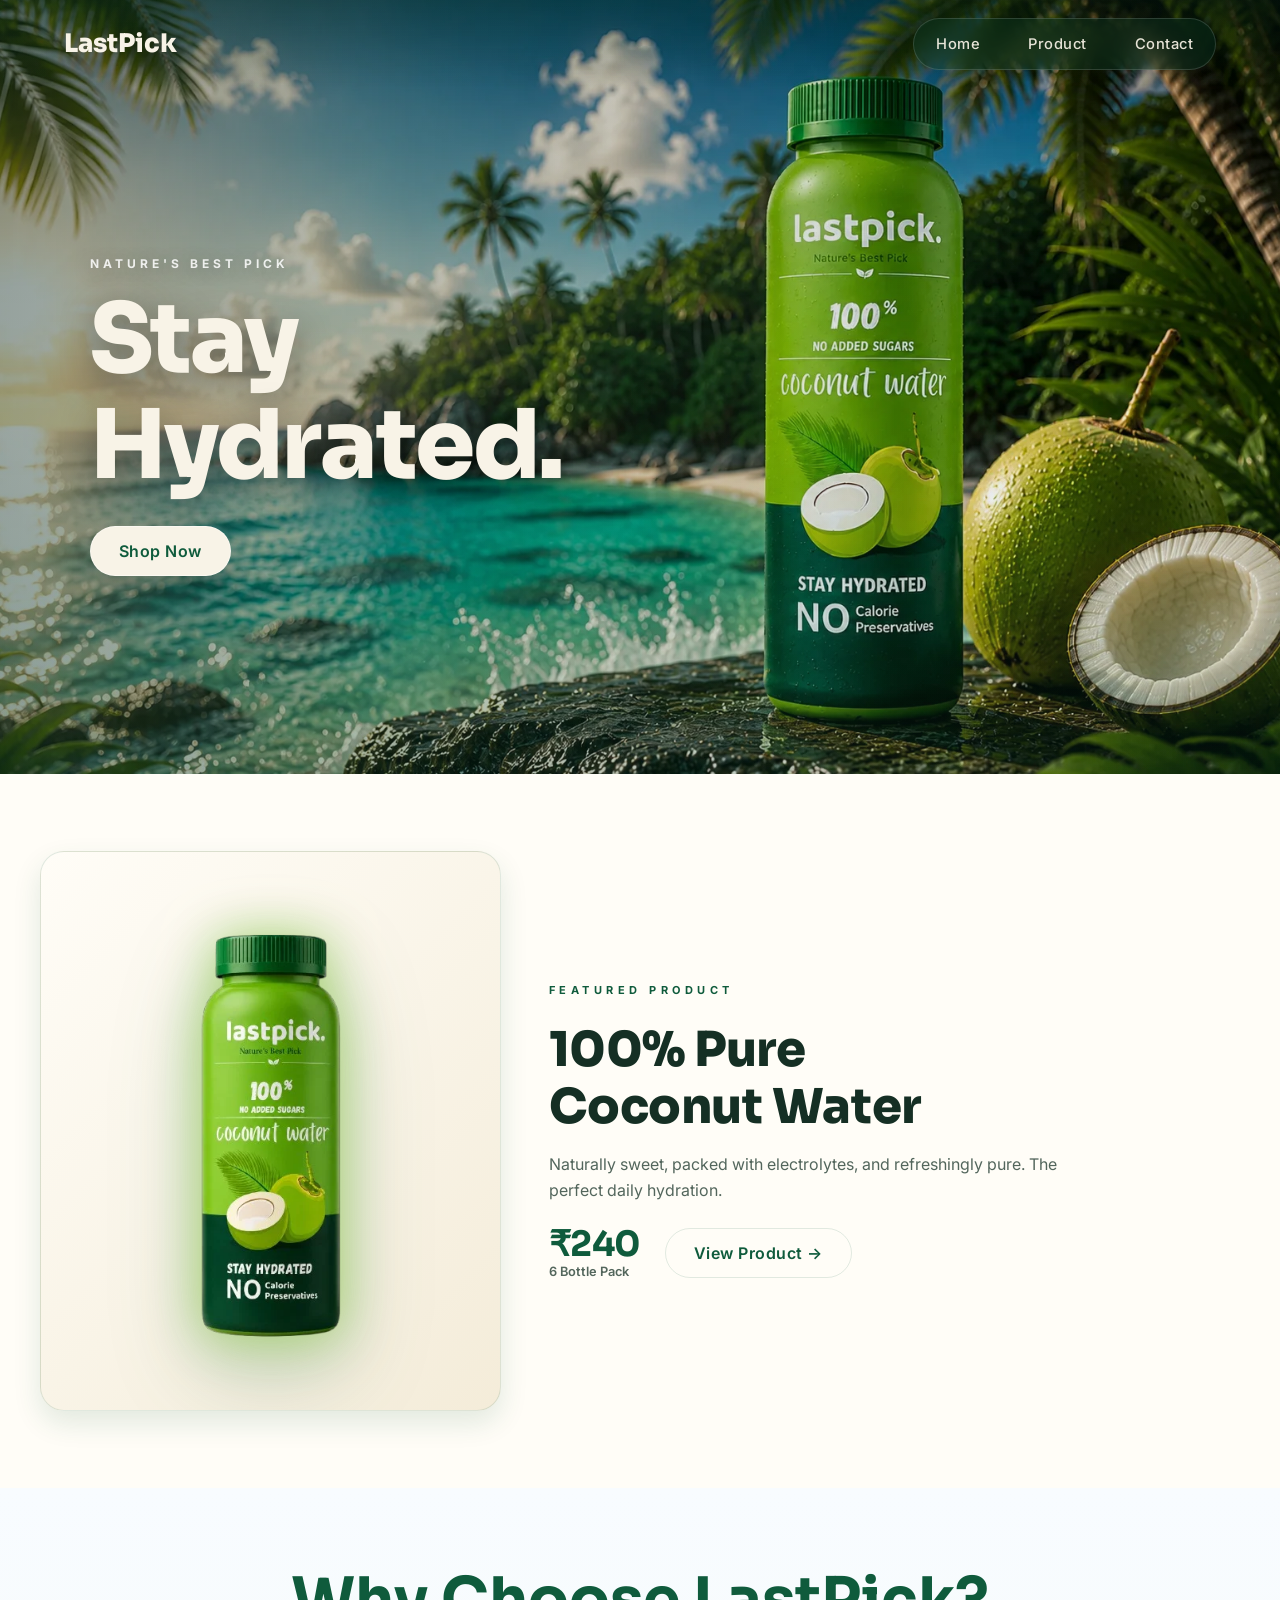
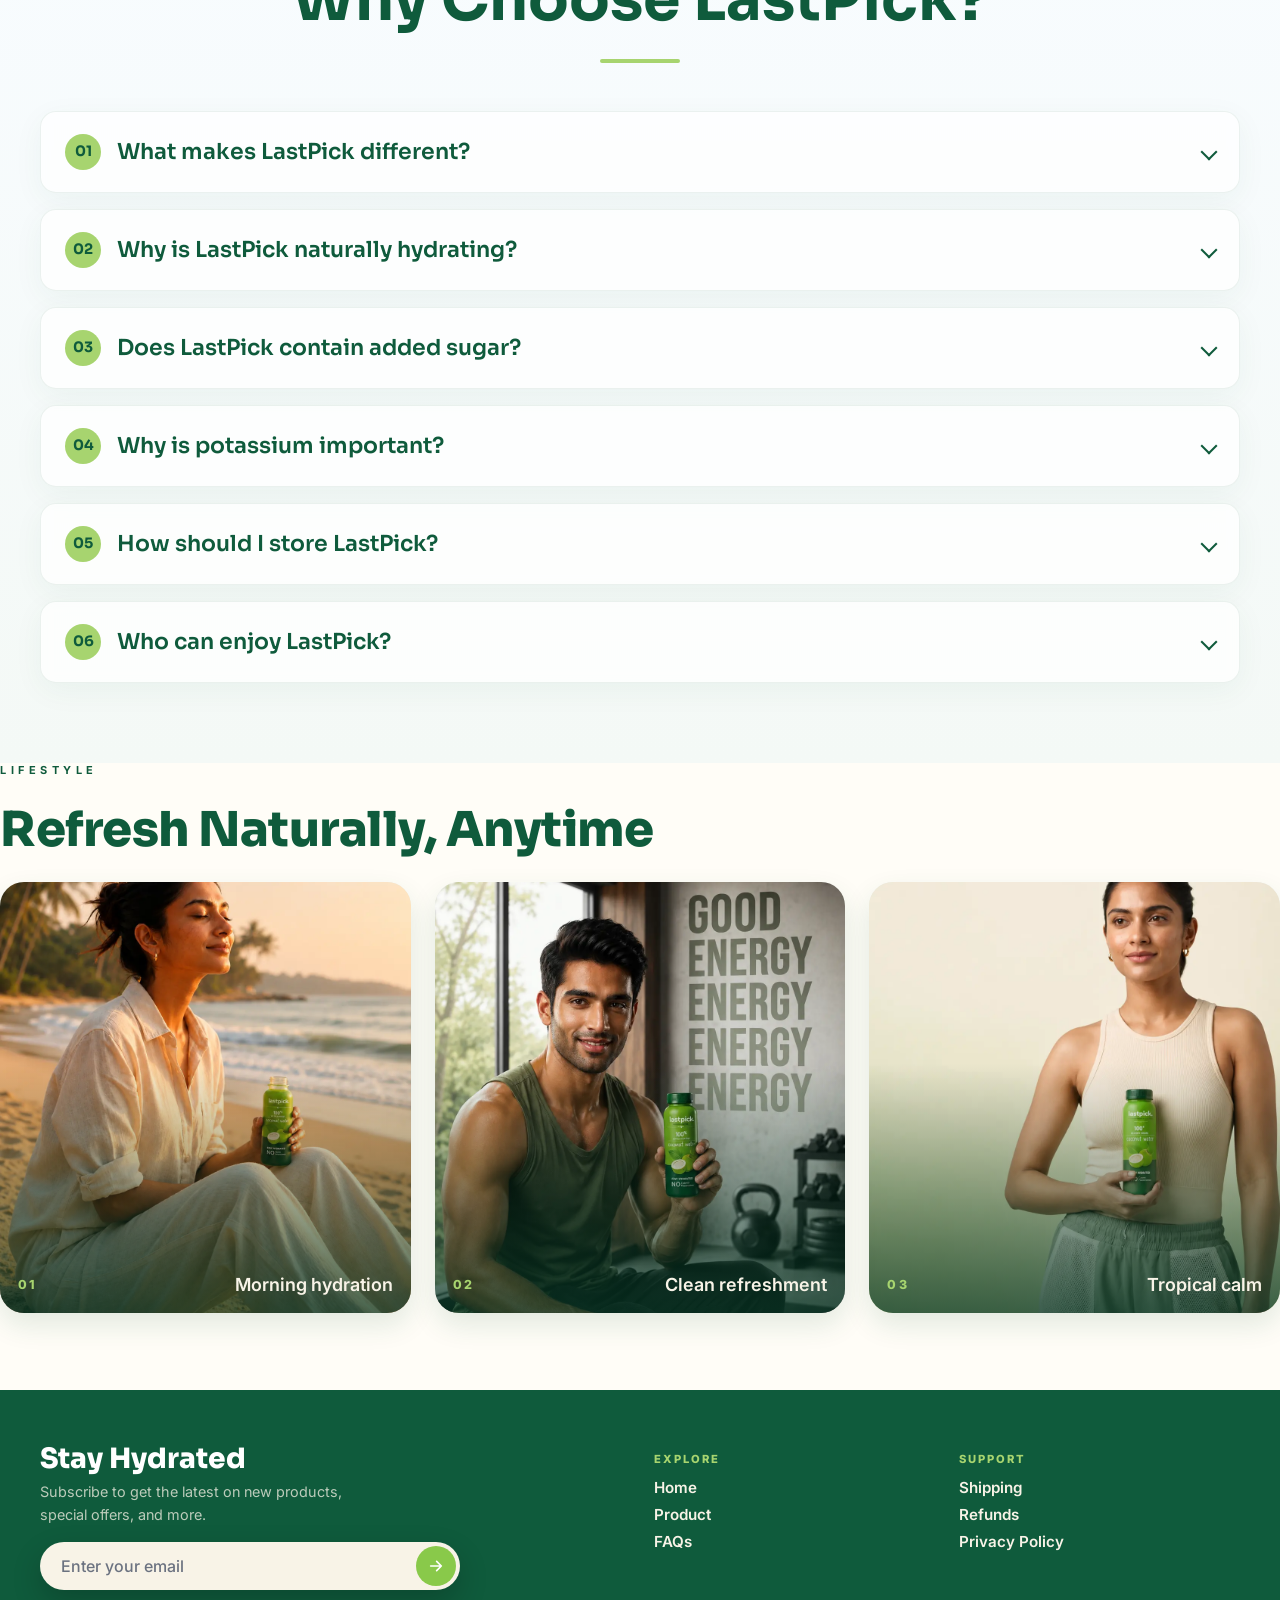
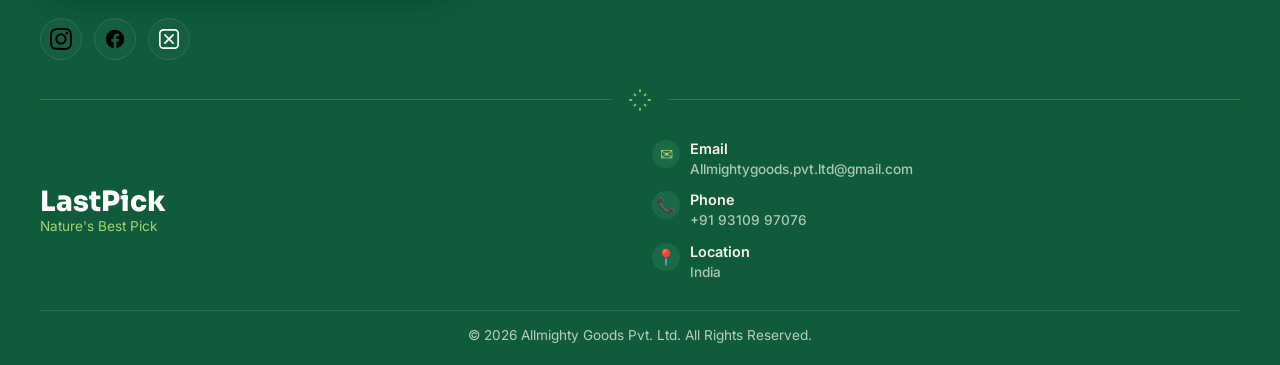
==== index.html @ d1ba8ded "Final UI polish, premium footer, product page, responsive improvements, image optimization" ====
<!DOCTYPE html>
<html lang="en">
<head>
  <meta charset="UTF-8" />
  <meta name="viewport" content="width=device-width, initial-scale=1.0" />
  <meta name="description" content="Discover LastPick Coconut Water, a naturally refreshing hydration drink packed with electrolytes, no added sugar, and everyday wellness benefits." />
  <meta name="theme-color" content="#0f5b3c" />
  <meta name="robots" content="index, follow" />
  <link rel="canonical" href="https://lastpick.co.in/" />
  
  <title>LastPick Coconut Water | Natural Hydration with Electrolytes</title>

  <!-- Favicon and Manifest -->
  <link rel="apple-touch-icon" sizes="180x180" href="/apple-touch-icon.png" />
  <link rel="icon" type="image/png" sizes="32x32" href="/favicon-32x32.png" />
  <link rel="icon" type="image/png" sizes="16x16" href="/favicon-16x16.png" />
  <link rel="manifest" href="/manifest.json" />
  <link rel="icon" href="/favicon.ico" type="image/x-icon" />

  <!-- Preconnect and Preload for Performance -->
  <link rel="preconnect" href="https://fonts.googleapis.com" />
  <link rel="preconnect" href="https://fonts.gstatic.com" crossorigin />
  <link rel="preload" as="image" href="assets/images/hero/hero-bg.webp" />
  <link href="https://fonts.googleapis.com/css2?family=Inter:wght@400;500;600;700;800&family=Sora:wght@700;800&display=swap" rel="stylesheet" />
  <link rel="stylesheet" href="styles.css" />
  <link rel="stylesheet" href="typography.css" />
  <meta name="google-site-verification" content="WvlAZ2rLQdscrbPi0CEaxtwDDT-i5KP7GS6KRIBnF-k" />

  <meta property="og:type" content="website" />
  <meta property="og:title" content="LastPick Coconut Water | Natural Hydration" />
  <meta property="og:description" content="Premium coconut water with natural electrolytes, refreshing taste, and no added sugar." />
  <meta property="og:url" content="https://lastpick.co.in/" />
  <meta property="og:image" content="https://lastpick.co.in/assets/images/og-image.png" />
  <meta property="og:site_name" content="LastPick" />

  <meta name="twitter:card" content="summary_large_image" />
  <meta name="twitter:title" content="LastPick Coconut Water | Natural Hydration" />
  <meta name="twitter:description" content="Premium coconut water with natural electrolytes, refreshing taste, and no added sugar." />
  <meta name="twitter:image" content="https://lastpick.co.in/assets/images/og-image.png" />

  <!-- Structured Data (JSON-LD) -->
  <script type="application/ld+json">
  {
    "@context": "https://schema.org",
    "@graph": [
      {
        "@type": "Organization",
        "@id": "https://lastpick.co.in/#organization",
        "name": "LastPick",
        "url": "https://lastpick.co.in/",
        "logo": "https://lastpick.co.in/apple-touch-icon.png",
         "contactPoint": {
          "@type": "ContactPoint",
          "telephone": "+91-93109-97076",
          "contactType": "Customer Service",
          "email": "Allmightygoods.pvt.ltd@gmail.com"
        },
        "sameAs": [
          "https://www.instagram.com/lastpick.in/",
          "https://www.facebook.com/lastpick.in/",
          "https://x.com/lastpickindia"
        ]
      }
    ,
  {
  "@type": "WebSite",
  "@id": "https://lastpick.co.in/#website",
  "url": "https://lastpick.co.in/",
  "name": "LastPick",
  "publisher": {
    "@id": "https://lastpick.co.in/#organization"
  }
},

      {
        "@type": "Product",
        "@id": "https://lastpick.co.in/#product",
        "name": "LastPick Coconut Water",
        "image": "https://lastpick.co.in/assets/images/og-image.png",
        "description": "100% Natural Coconut Water with no added sugar or preservatives. A refreshing source of natural electrolytes, potassium, and pure coconut goodness.",
        "brand": {
          "@type": "Brand",
          "name": "LastPick"
        },
        "offers": {
          "@type": "Offer",
          "url": "https://lastpick.co.in/",
          "price": "40.00",
          "priceCurrency": "INR",
          "availability": "https://schema.org/InStock",
          "itemCondition": "https://schema.org/NewCondition"
        }
      }
    ]
  }
  </script>
</head>

<body>
  <a class="skip-link" href="#main-content">Skip to content</a>
  <div class="page-shell">
    <header class="site-header" id="home">
      <a class="brand" href="index.html" aria-label="LastPick home">LastPick</a>
      <nav id="primary-nav" class="nav-links" aria-label="Site navigation">
        <a href="#home">Home</a>
        <a href="product.html">Product</a>
        <a href="#contact">Contact</a>
      </nav>
      <button class="menu-toggle" aria-controls="primary-nav" aria-expanded="false" aria-label="Open menu">
        <svg viewBox="0 0 24 24" width="20" height="20" aria-hidden="true">
          <path d="M4 7h16M4 12h16M4 17h16" stroke="currentColor" stroke-width="1.8" stroke-linecap="round" stroke-linejoin="round" fill="none" />
        </svg>
      </button>
    </header>

    <main id="main-content">
      <section class="hero">
        <div class="hero-bg" aria-hidden="true"></div>
        <div class="hero-overlay" aria-hidden="true"></div>
        <div class="hero-decoration" aria-hidden="true"></div>
        <div class="hero-content" data-animate>
          <p class="eyebrow">Nature's Best Pick</p>
          <h1>Stay Hydrated.</h1>
          <a class="button button-primary" href="#product">Shop Now</a>
        </div>
      </section>

      <section class="product-highlight" id="product">
        <div class="product-grid" data-animate>
          <div class="product-image">
            <a href="product.html" class="image-frame-link" aria-label="View product details">
              <div class="image-frame">
                <img src="assets/images/featured-bottle.webp" alt="A premium studio shot of a LastPick Coconut Water bottle." width="900" height="900" fetchpriority="high" decoding="async" />
              </div>
            </a>
          </div>
          <div class="product-copy">
            <span class="section-label">Featured Product</span>
            <a href="product.html" class="product-heading-link"><h2 class="product-heading">100% Pure Coconut Water</h2></a>
            <p class="product-tagline">Naturally sweet, packed with electrolytes, and refreshingly pure. The perfect daily hydration.</p>
            <div class="product-buy">
              <div class="price-wrapper">
                <span class="price">&#8377;240</span>
                <span class="moq-badge">6 Bottle Pack</span>
              </div>
              <a class="button button-tertiary" href="product.html">View Product &rarr;</a>
            </div>
          </div>
        </div>
      </section>

      <section class="faq-accordion-section">
        <div class="faq-accordion-inner" data-animate>
          <div class="faq-accordion-header">
            <h2>Why Choose LastPick?</h2>
          </div>
          <div class="accordion-group">
            <div class="accordion-item">
              <h3 class="accordion-heading"><button class="accordion-trigger" aria-expanded="false" aria-controls="faq-panel-1"><span class="accordion-title"><span class="accordion-number">01</span>What makes LastPick different?</span><span class="accordion-icon" aria-hidden="true"></span></button></h3>
              <div id="faq-panel-1" class="accordion-panel" role="region" aria-labelledby="faq-panel-1"><div class="accordion-content"><p>LastPick is made from real coconut water with no artificial flavours, no preservatives, and no added colours.</p></div></div>
            </div>
            <div class="accordion-item">
              <h3 class="accordion-heading"><button class="accordion-trigger" aria-expanded="false" aria-controls="faq-panel-2"><span class="accordion-title"><span class="accordion-number">02</span>Why is LastPick naturally hydrating?</span><span class="accordion-icon" aria-hidden="true"></span></button></h3>
              <div id="faq-panel-2" class="accordion-panel" role="region" aria-labelledby="faq-panel-2"><div class="accordion-content"><p>Natural electrolytes like potassium help replenish fluids lost during daily activities and exercise.</p></div></div>
            </div>
            <div class="accordion-item">
              <h3 class="accordion-heading"><button class="accordion-trigger" aria-expanded="false" aria-controls="faq-panel-3"><span class="accordion-title"><span class="accordion-number">03</span>Does LastPick contain added sugar?</span><span class="accordion-icon" aria-hidden="true"></span></button></h3>
              <div id="faq-panel-3" class="accordion-panel" role="region" aria-labelledby="faq-panel-3"><div class="accordion-content"><p>No. LastPick contains no added sugar and delivers clean natural hydration.</p></div></div>
            </div>
            <div class="accordion-item">
              <h3 class="accordion-heading"><button class="accordion-trigger" aria-expanded="false" aria-controls="faq-panel-4"><span class="accordion-title"><span class="accordion-number">04</span>Why is potassium important?</span><span class="accordion-icon" aria-hidden="true"></span></button></h3>
              <div id="faq-panel-4" class="accordion-panel" role="region" aria-labelledby="faq-panel-4"><div class="accordion-content"><p>Potassium supports normal muscle function, hydration balance and everyday wellness.</p></div></div>
            </div>
            <div class="accordion-item">
              <h3 class="accordion-heading"><button class="accordion-trigger" aria-expanded="false" aria-controls="faq-panel-5"><span class="accordion-title"><span class="accordion-number">05</span>How should I store LastPick?</span><span class="accordion-icon" aria-hidden="true"></span></button></h3>
              <div id="faq-panel-5" class="accordion-panel" role="region" aria-labelledby="faq-panel-5"><div class="accordion-content"><p>Store in a cool dry place. Refrigerate after opening and consume within the recommended period.</p></div></div>
            </div>
            <div class="accordion-item">
              <h3 class="accordion-heading"><button class="accordion-trigger" aria-expanded="false" aria-controls="faq-panel-6"><span class="accordion-title"><span class="accordion-number">06</span>Who can enjoy LastPick?</span><span class="accordion-icon" aria-hidden="true"></span></button></h3>
              <div id="faq-panel-6" class="accordion-panel" role="region" aria-labelledby="faq-panel-6"><div class="accordion-content"><p>Perfect for athletes, professionals, travellers, students and anyone looking for healthier daily hydration.</p></div></div>
            </div>
          </div>
        </div>
      </section>

      <section class="lifestyle-gallery gallery-shell" aria-label="LastPick lifestyle gallery">
        <div class="gallery-inner" data-animate>
          <div class="gallery-heading">
            <span class="section-label">Lifestyle</span>
            <h2>Refresh Naturally, Anytime</h2>
          </div>
          <div class="gallery-grid">
            <article class="gallery-card gallery-card-large" data-animate>
              <img src="assets/images/lifestyle/lifestyle-1.webp" alt="A person enjoying LastPick coconut water outdoors." width="760" height="520" loading="lazy" decoding="async" />
              <div class="gallery-caption">
                <span>01</span>
                <p>Morning hydration</p>
              </div>
            </article>
            <article class="gallery-card" data-animate>
              <img src="assets/images/lifestyle/lifestyle-2.webp" alt="A bottle of LastPick coconut water next to fresh coconuts." width="520" height="520" loading="lazy" decoding="async" />
              <div class="gallery-caption">
                <span>02</span>
                <p>Clean refreshment</p>
              </div>
            </article>
            <article class="gallery-card" data-animate>
              <img src="assets/images/lifestyle/lifestyle-3.webp" alt="A close-up of a glass of coconut water with a tropical background." width="520" height="520" loading="lazy" decoding="async" />
              <div class="gallery-caption">
                <span>03</span>
                <p>Tropical calm</p>
              </div>
            </article>
          </div>
        </div>
      </section>
        </main>

    <footer class="site-footer" id="contact">
      <!-- Footer content is loaded here by script.js -->
    </footer>
  </div>

  <script src="script.js" defer></script>
</body>
</html>
---- styles.css ----
:root {
  color-scheme: light;
  /* Brand Colors (Unchanged) */
  --dark-green: #0f5b3c;
  --deep-green: #083826;
  --leaf-green: #a7d46f;
  --cream: #fffdf7;
  --warm-cream: #f8f3e7;
  --gold: #d6b25e;
  --text: #152f24;
  --muted: #53665c;
  --line: rgba(15, 91, 60, 0.12);

  /* Layout */
  --container: 1280px;
  --gutter: clamp(1rem, 4vw, 2.5rem); /* 16px -> 40px */
  --section-y: clamp(3rem, 6vw, 5rem); /* 48px -> 80px */

  /* Spacing Scale */
  --space-xs: 0.25rem;  /* 4px */
  --space-sm: 0.5rem;   /* 8px */
  --space-md: 1rem;     /* 16px */
  --space-lg: 1.5rem;   /* 24px */
  --space-xl: 2rem;     /* 32px */
  --space-xxl: 3rem;    /* 48px */

  /* Borders & Radius */
  --radius-lg: 24px;
  --radius-md: 18px;
  --radius-sm: 12px;

  /* Shadows & Transitions */
  --shadow-sm: 0 4px 12px rgba(15, 91, 60, 0.08);
  --shadow-md: 0 12px 28px rgba(15, 91, 60, 0.12);
  --transition-base: 250ms cubic-bezier(0.4, 0, 0.2, 1);

  /* Typography (Unchanged) */
  --font-sans: 'Inter', system-ui, -apple-system, BlinkMacSystemFont, 'Segoe UI', sans-serif;
  --font-display: 'Sora', var(--font-sans);
}

* {
  box-sizing: border-box;
}

html {
  scroll-behavior: smooth;
  scroll-padding-top: 80px; /* Prevents fixed header from overlapping content on anchor links */
}

body {
  margin: 0;
  min-height: 100vh;
  overflow-x: hidden;
  background: var(--cream);
  color: var(--text);
  font-family: var(--font-sans);
  text-rendering: optimizeLegibility;
  -webkit-font-smoothing: antialiased;
}

img,
svg {
  display: block;
}

img {
  max-width: 100%;
}

a {
  color: inherit;
  text-decoration: none;
}

button,
input,
textarea,
select {
  font: inherit;
}

.page-shell {
  overflow-x: clip;
}

.skip-link {
  position: absolute;
  top: 16px;
  left: 16px;
  z-index: 100;
  transform: translateY(-140%);
  border-radius: 999px;
  background: var(--warm-cream);
  color: var(--dark-green);
  padding: 10px 14px;
  font-weight: 800;
  box-shadow: var(--shadow-card);
  transition: transform 0.2s ease;
}

.skip-link:focus {
  transform: translateY(0);
  outline: 3px solid rgba(167, 212, 111, 0.55);
  outline-offset: 4px;
}

.site-header {
  position: fixed;
  inset: 0 0 auto;
  z-index: 40;
  display: flex;
  align-items: center;
  justify-content: space-between;
  gap: var(--space-lg);
  padding: 18px clamp(18px, 5vw, 72px);
  color: var(--warm-cream);
  background: linear-gradient(180deg, rgba(6, 42, 28, 0.30), transparent);
  pointer-events: none;
}

.site-header > * {
  pointer-events: auto;
}

.brand {
  color: var(--warm-cream);
  font-family: var(--font-display);
  font-size: clamp(1.35rem, 2vw, 1.65rem);
  font-weight: 800;
  line-height: 1;
  text-shadow: 0 8px 24px rgba(0, 0, 0, 0.20);
}

.nav-links {
  display: flex;
  align-items: center;
  gap: clamp(12px, 2.2vw, 28px);
  border: 1px solid rgba(255, 255, 255, 0.14);
  border-radius: 999px;
  background: rgba(8, 56, 38, 0.34);
  padding: 8px 12px;
  color: rgba(248, 243, 231, 0.92);
  -webkit-backdrop-filter: blur(12px);
  backdrop-filter: blur(12px);
  box-shadow: 0 18px 38px rgba(0, 0, 0, 0.14);
}

.nav-links a {
  border-radius: 999px;
  padding: 8px 10px;
  font-size: 0.92rem;
  font-weight: 800;
  transition: background-color var(--transition-base), color var(--transition-base), transform var(--transition-base);
}

.nav-links a:hover,
.nav-links a.active {
  background: rgba(255, 255, 255, 0.12);
  color: #fff;
}

.nav-links a:hover {
  transform: scale(1.05);
}
.nav-links a.active {
  box-shadow: inset 0 0 10px rgba(0,0,0,0.1);
}
.menu-toggle {
  display: none;
  width: 44px;
  height: 44px;
  align-items: center;
  justify-content: center;
  border: 1px solid rgba(255, 255, 255, 0.18);
  border-radius: 999px;
  background: rgba(8, 56, 38, 0.58);
  color: var(--warm-cream);
  cursor: pointer;
  -webkit-backdrop-filter: blur(10px);
  backdrop-filter: blur(10px);
  box-shadow: 0 12px 30px rgba(0, 0, 0, 0.18);
}

.hero {
  position: relative;
  display: grid;
  min-height: clamp(620px, 86vh, 820px);
  overflow: hidden;
  isolation: isolate;
}

.hero-bg,
.hero-overlay,
.hero-decoration {
  position: absolute;
}

.hero-bg {
  inset: 0;
  z-index: -2;
  background-image: url('assets/images/hero/hero-bg.webp');
  background-position: 80% center;
  background-size: cover;
  transform: scale(1.01);
}

.hero-overlay {
  inset: 0;
  z-index: -1;
  background:
    linear-gradient(90deg, rgba(5, 36, 24, 0.38) 0%, rgba(5, 36, 24, 0.16) 44%, rgba(5, 36, 24, 0.02) 78%),
    linear-gradient(180deg, rgba(0, 0, 0, 0.10) 0%, rgba(0, 0, 0, 0.04) 55%, rgba(15, 91, 60, 0.16) 100%);
}

.hero-decoration {
  display: none;
  pointer-events: none;
}

.hero-content {
  align-self: center;
  width: min(220px, calc(100% - (var(--gutter) * 2)));
  margin-left: clamp(24px, 7vw, 122px);
  padding-top: 58px;
  color: var(--warm-cream);
  opacity: 0;
  transform: translateY(var(--space-md));
  transition: opacity 0.7s ease, transform 0.7s ease;
}

.hero-content.visible {
  opacity: 1;
  transform: translateY(0);
}

.eyebrow,
.section-label,
.pack-heading,
.footer-heading {
  text-transform: uppercase;
}

.eyebrow {
  margin: 0 0 var(--space-md);
  color: #f2ffd9;
  font-size: 0.78rem;
  font-weight: 800;
  letter-spacing: 0.18em;
  text-shadow: 0 3px 18px rgba(0, 0, 0, 0.34);
}

.hero h1 {
  max-width: 10ch;
  margin: 0 0 28px;
  font-size: clamp(3.45rem, 7vw, 6.2rem);
  font-weight: 800;
  letter-spacing: 0;
  line-height: 0.98;
  text-shadow: 0 8px 34px rgba(0, 0, 0, 0.36);
}

.button {
  display: inline-flex;
  min-height: 46px;
  align-items: center;
  justify-content: center;
  border-radius: 999px;
  padding: 14px 28px;
  font-weight: 800;
  letter-spacing: 0.02em;
  transition: transform var(--transition-base), box-shadow var(--transition-base), background-color var(--transition-base), color var(--transition-base);
}

.button:hover {
  transform: scale(1.02);
  box-shadow: var(--shadow-md);
}

.button-primary {
  border: 1px solid rgba(255, 255, 255, 0.44);
  background: var(--warm-cream);
  color: var(--dark-green);
  box-shadow: 0 20px 42px rgba(0, 0, 0, 0.18);
}

.button-primary:hover {
  background: #fff;
  box-shadow: 0 24px 48px rgba(0, 0, 0, 0.22);
}

.button-secondary {
  border: 1px solid rgba(15, 91, 60, 0.18);
  background: var(--dark-green);
  color: var(--warm-cream);
  box-shadow: 0 18px 34px rgba(15, 91, 60, 0.18);
}

.button-secondary:hover {
  background: #144f32;
  box-shadow: 0 22px 42px rgba(15, 91, 60, 0.24);
}

.button-tertiary {
  border: 1px solid var(--line);
  background: transparent;
  color: var(--dark-green);
}

.button-tertiary:hover {
  background: var(--warm-cream);
  border-color: var(--muted);
}

.product-highlight,
.why-section,
.lifestyle-gallery {
  padding: var(--section-y) var(--gutter);
}

.product-grid,
.section-inner,
.gallery-inner,
.footer-grid {
  width: min(100%, var(--container));
  margin-inline: auto;
}

.product-grid {
  display: grid;
  grid-template-columns: minmax(0, 0.8fr) minmax(0, 1.2fr); /* Adjusted grid for better balance */
  gap: var(--space-xxl); /* Reduced gap */
  align-items: center;
}

.image-frame {
  display: grid;
  min-height: clamp(360px, 45vw, 560px);
  place-items: center;
  overflow: hidden;
  border: 1px solid var(--line);
  border-radius: var(--radius-lg);
  background: linear-gradient(135deg, #fffdf7 0%, #f4ecd9 100%);
  box-shadow: var(--shadow-md);
}

.image-frame img {
  width: 100%;
  height: 100%;
  aspect-ratio: 1 / 1;
  object-fit: contain;
  padding: clamp(24px, 5vw, 60px); /* Increased padding for more breathing room */
  transition: opacity var(--transition-base), transform var(--transition-base);

  filter: drop-shadow(0 20px 25px rgba(0,0,0,0.18));
}

.image-frame img[src$="bottle-200ml.webp"] {
  transform: scale(1.15);
}

/* New style for the premium homepage bottle */
.product-highlight .image-frame img[src$="featured-bottle.webp"] {
  transform: scale(1.05); /* Reduced scale for more whitespace and premium feel */
  filter: 
    drop-shadow(0 2px 24px var(--leaf-green)) /* Subtle green glow */
    drop-shadow(0 28px 35px rgba(15, 91, 60, 0.22)); /* Softer, more natural shadow */
}

.product-copy {
  display: flex;
  flex-direction: column;
  gap: var(--space-lg);
  justify-content: center;
}

.product-tagline {
  color: var(--muted);
  line-height: 1.6;
  max-width: 55ch;
  margin: calc(var(--space-sm) * -1) 0 0;
}

.product-heading-link,
.image-frame-link {
  color: inherit;
}

.section-label {
  color: var(--dark-green);
  font-size: 0.76rem;
  font-weight: 800;
  letter-spacing: 0.24em;
}

.product-heading,
.why-section h2,
.gallery-heading h2,
.policy-page h1 {
  margin: 0;
  font-weight: 800;
  letter-spacing: 0;
  line-height: 1.02;
}

.product-heading {
  max-width: 11ch;
  color: var(--text);
  font-size: clamp(2.35rem, 4vw, 3.45rem);
}

.product-buy {
  display: flex;
  flex-wrap: wrap;
  align-items: center;
  gap: var(--space-lg);
}

.price-wrapper {
  display: grid;
  gap: 4px;
}

.moq-badge, .moq-note {
  font-size: 0.8rem;
  font-weight: 600;
  color: var(--muted);
  line-height: 1;
}

.price {
  color: var(--dark-green);
  font-size: clamp(1.75rem, 3vw, 2.18rem);
  font-weight: 800;
  line-height: 1;
}

.pack-selector {
  display: grid;
  gap: var(--space-md);
}

.pack-heading {
  margin: 0;
  color: var(--dark-green);
  font-size: 0.82rem;
  font-weight: 800;
  letter-spacing: 0.16em;
}

.pack-cards {
  display: grid;
  grid-template-columns: repeat(3, minmax(0, 1fr));
  gap: var(--space-md);
}

.pack-card {
  display: grid;
  min-height: 124px;
  place-items: center;
  gap: 8px;
  border: 1px solid var(--line);
  border-radius: var(--radius-sm);
  background: #fff;
  padding: 12px 8px;
  color: var(--dark-green);
  cursor: pointer;
  box-shadow: var(--shadow-sm);
  transition: transform var(--transition-base), border-color var(--transition-base), box-shadow var(--transition-base), background-color var(--transition-base);
}

.pack-card img {
  width: 68px;
  height: 68px;
  object-fit: contain;
}

.pack-label {
  font-size: 0.78rem;
  font-weight: 800;
  line-height: 1.2;
  text-align: center;
}

.pack-card:hover,
.pack-card.active {
  border-color: rgba(15, 91, 60, 0.34);
  background: #fbfff2;
  box-shadow: var(--shadow-md);
}
.pack-card:hover {
  transform: scale(1.03);
}
.pack-card.active {
  outline: 2px solid rgba(167, 212, 111, 0.72);
  outline-offset: 2px;
}

.product-icons,
.feature-cards {
  display: grid;
  grid-template-columns: repeat(auto-fit, minmax(200px, 1fr));
  gap: 14px;
}

.feature-item,
.feature-card {
  border-radius: var(--radius-md);
}

.feature-item {
  display: flex;
  min-height: 64px;
  align-items: center;
  gap: var(--space-md);
  background: rgba(15, 91, 60, 0.08);
  color: var(--dark-green);
  padding: 14px 16px;
  font-weight: 800;
}

.feature-icon {
  display: inline-flex;
  width: 34px;
  height: 34px;
  flex: 0 0 34px;
  align-items: center;
  justify-content: center;
  border-radius: 999px;
  background: var(--leaf-green);
  color: var(--dark-green);
  font-size: 0.95rem;
}

/* ========================================================= */
/* FAQ Accordion Section                                     */
/* ========================================================= */
.faq-accordion-section {
  padding: 80px var(--gutter);
  background: linear-gradient(180deg, #F8FCFF 0%, #F4F9F6 100%);
}

.faq-accordion-inner {
  max-width: var(--container);
  margin-inline: auto;
  display: flex;
  flex-direction: column;
  align-items: center;
}

.faq-accordion-header {
  text-align: center;
  margin-bottom: var(--space-xxl);
}

.faq-accordion-header h2 {
  margin: 0;
  color: #0F5B3C;
  font-weight: 700;
  font-size: clamp(2.25rem, 5vw, 3.75rem); /* 36px -> 60px */
  line-height: 1.05;
}

.faq-accordion-header h2::after {
  content: '';
  display: block;
  width: 80px;
  height: 4px;
  margin: 28px auto 0;
  background: var(--leaf-green);
  border-radius: 999px;
}

.accordion-group {
  display: flex;
  flex-direction: column;
  gap: var(--space-md); /* 16px gap between items */
  width: 100%;
}

.accordion-item {
  cursor: pointer;
  border: 1px solid rgba(15,91,60,.08);
  border-radius: 16px;
  background: rgba(255,255,255,.75);
  box-shadow: 0 8px 30px rgba(15,91,60,.05);
  -webkit-backdrop-filter: blur(6px);
  backdrop-filter: blur(6px);
  transition: transform 300ms ease, background-color 300ms ease;
}

.accordion-item:hover {
  transform: translateY(-2px);
  background: rgba(255,255,255,1);
}

.accordion-heading {
  margin: 0;
  font-size: inherit;
  font-weight: inherit;
  line-height: 1;
}

.accordion-trigger {
  display: flex;
  align-items: center;
  justify-content: space-between;
  gap: var(--space-lg);
  width: 100%;
  min-height: 80px;
  border: 0;
  background: transparent;
  padding: var(--space-md) var(--space-lg);
  text-align: left;
  cursor: pointer;
}

.accordion-title {
  display: flex;
  align-items: center;
  gap: var(--space-md);
  color: var(--dark-green);
  font-weight: 600;
  font-size: clamp(1.125rem, 2vw, 1.375rem); /* 18px -> 22px */
}

.accordion-number {
  display: grid;
  place-items: center;
  flex-shrink: 0;
  width: 36px;
  height: 36px;
  border-radius: 999px;
  background: var(--leaf-green);
  color: var(--dark-green);
  font-size: 0.9rem;
  font-weight: 700;
}

.accordion-icon {
  width: 12px;
  height: 12px;
  border-style: solid;
  border-color: var(--dark-green);
  border-width: 0 2px 2px 0;
  transform: rotate(45deg);
  transition: transform 300ms ease;
}

.accordion-trigger[aria-expanded="true"] .accordion-icon {
  transform: rotate(-135deg);
}

.accordion-panel {
  max-height: 0;
  overflow: hidden;
  opacity: 0;
  transition: max-height 300ms ease, opacity 300ms ease, padding 300ms ease;
  padding: 0 var(--space-lg);
}

.accordion-content {
  padding: var(--space-lg);
  margin-left: 52px; /* 36px (number) + 16px (gap) */
  background: rgba(15,91,60,.03);
  border-left: 4px solid var(--leaf-green);
  border-radius: 14px;
}

.accordion-content p {
  max-width: 70ch;
  margin: 0;
  color: var(--muted);
  font-size: 1rem; /* 16px */
  line-height: 1.8;
}

.product-details-section {
  padding: var(--section-y) var(--gutter);
}

.product-header {
  display: flex;
  flex-direction: column;
  gap: var(--space-md);
}

.product-rating {
  display: flex;
  align-items: center;
  gap: 8px;
  font-size: 0.9rem;
  font-weight: 600;
}

.product-rating .stars {
  color: var(--gold);
  letter-spacing: 2px;
}

.product-rating .rating-value {
  color: var(--muted);
}

.product-description p {
  display: none;
  margin: 0;
  color: var(--muted);
  line-height: 1.6;
}

.product-description p.active {
  display: block;
}

.purchase-controls {
  display: flex;
  flex-wrap: wrap;
  align-items: center;
  gap: var(--space-lg);
}

.quantity-selector {
  display: grid;
  gap: var(--space-sm);
}

.quantity-label {
  font-size: 0.82rem;
  font-weight: 800;
  letter-spacing: 0.16em;
  text-transform: uppercase;
  color: var(--dark-green);
}

.quantity-input {
  display: flex;
  align-items: center;
  border: 1px solid var(--line);
  border-radius: 999px;
  overflow: hidden;
}

.quantity-input input {
  width: 50px;
  border: 0;
  text-align: center;
  background: transparent;
  -moz-appearance: textfield;
}
.quantity-input input::-webkit-outer-spin-button,
.quantity-input input::-webkit-inner-spin-button {
  -webkit-appearance: none; margin: 0;
}

.quantity-btn {
  width: 40px;
  height: 40px;
  border: 0;
  background: transparent;
  color: var(--muted);
  cursor: pointer;
  font-size: 1.2rem;
}
.quantity-btn:disabled {
  opacity: 0.5;
  cursor: not-allowed;
}


.product-info-tabs {
  margin-top: var(--space-lg);
  display: grid;
  gap: var(--space-lg);
}

.info-item h4 {
  margin: 0 0 var(--space-sm);
  font-size: 1rem;
  font-weight: 800;
  color: var(--dark-green);
}

.info-item p, .nutrition-list {
  margin: 0;
  padding: 0;
  list-style: none;
  color: var(--muted);
  line-height: 1.6;
}

#product-buy-wrapper {
  transition: opacity 300ms ease, transform 300ms ease;
}

#buy-now-btn {
  opacity: 0;
  pointer-events: none;
    transform: translateY(4px);
}

.lifestyle-gallery {
  background: var(--cream);
  padding-top: calc(var(--section-y) * 0.6); /* Reduced top padding by 40% */
}

.gallery-heading {
  display: flex;
  flex-direction: column; /* Stack label and heading vertically */
  align-items: flex-start; /* Align to the left */
  gap: var(--space-lg);
  margin-bottom: var(--space-lg);
}

.gallery-heading h2 {
  max-width: 100%;
  color: var(--dark-green);
  font-size: clamp(2.25rem, 4vw, 3rem); /* Adjusted heading size */
  text-align: left; /* Align heading text to the left */
}

.gallery-shell {
  padding-left: 0;
  padding-right: 0;
  padding-top: 0; /* Remove default section padding to use custom value */
}

.gallery-grid {
  display: grid;
  grid-template-columns: repeat(3, 1fr); /* Create three equal-width columns */
  gap: var(--space-lg); /* 24px */
}

.gallery-card {
  position: relative;
  aspect-ratio: 1 / 1.05; /* Adjusted aspect-ratio for better card height */
  overflow: hidden;
  border-radius: var(--radius-lg);
  background: rgba(15, 91, 60, 0.08);
  box-shadow: var(--shadow-md);
}

.gallery-card:nth-child(1) img {
  /* Improves composition by shifting focus down slightly */
  object-position: center 70%;
}

.gallery-card img {
  width: 100%;
  height: 100%;
  object-fit: cover;
  transition: transform 0.4s ease;
}

.gallery-card:nth-child(3) img {
  object-position: center right;
}

.gallery-card::after {
  position: absolute;
  inset: 0;
  content: "";
  background: linear-gradient(180deg, transparent 42%, rgba(8, 56, 38, 0.74) 100%);
  pointer-events: none;
}

.gallery-card:hover img {
  transform: scale(1.035);
}

.gallery-caption {
  position: absolute;
  right: 18px;
  bottom: 18px;
  left: 18px;
  z-index: 1;
  display: flex;
  align-items: center;
  justify-content: space-between;
  gap: var(--space-md);
  color: var(--warm-cream);
}

.gallery-caption span {
  color: var(--leaf-green);
  font-size: 0.78rem;
  font-weight: 800;
  letter-spacing: 0.18em;
}

.gallery-caption p {
  margin: 0;
  font-size: clamp(1rem, 1.7vw, 1.24rem);
  font-weight: 800;
  line-height: 1.2;
  text-align: right;
}

.site-footer {
  position: relative;
  overflow: hidden;
  background: var(--dark-green); /* #0F5B3C */
  color: var(--warm-cream);
  padding: clamp(34px, 5vw, 52px) var(--gutter) 22px;
}

/* ========================================================= */
/* NEW RESPONSIVE FOOTER                                     */
/* ========================================================= */

.mobile-footer-wrapper {
  display: grid;
  gap: var(--space-lg);
  width: min(100%, var(--container));
  margin-inline: auto;
}

.mobile-footer-heading {
  margin: 0 0 4px;
  font-family: var(--font-display);
  font-size: 1.75rem;
  font-weight: 800;
  color: #fff;
  line-height: 1.2;
}

.mobile-footer-subheading {
  max-width: 340px;
  margin: 0 0 var(--space-md);
  color: rgba(248, 243, 231, 0.74);
  font-size: 0.9rem;
  line-height: 1.6;
}

.subscribe-form {
  position: relative;
  display: flex;
  max-width: 420px;
  box-shadow: 0 12px 30px rgba(0, 0, 0, 0.2);
  border-radius: 999px;
}

.subscribe-form input {
  flex-grow: 1;
  height: 48px;
  border: 1px solid transparent;
  border-radius: 999px;
  background: var(--warm-cream);
  padding: 0 52px 0 20px;
  color: #6B7280;
  font-weight: 600;
  min-width: 0;
}

.subscribe-form input:focus {
  outline: none;
  box-shadow: 0 0 0 3px var(--leaf-green);
}

.subscribe-form input::placeholder {
  color: #6B7280;
  font-weight: 500;
}

.subscribe-form button {
  position: absolute;
  top: 4px;
  right: 4px;
  bottom: 4px;
  display: grid;
  width: 40px;
  height: 40px;
  place-items: center;
  border: 0;
  padding: 0;
  border-radius: 999px;
  background: #89C94A;
  color: #fff;
  cursor: pointer;
  transition: background-color var(--transition-base);
  -webkit-appearance: none;
}

.subscribe-form button:hover {
  background: #95D451;
}

.mobile-footer-social {
  display: flex;
  justify-content: flex-start; 
  gap: 12px;
}

.social-link-mobile {
  display: grid;
  width: 42px;
  height: 42px;
  place-items: center;
  border: 1px solid rgba(255, 255, 255, 0.1);
  border-radius: 999px;
  background: #155F40;
  -webkit-backdrop-filter: blur(4px);
  backdrop-filter: blur(4px);
  transition: transform var(--transition-base), background-color var(--transition-base);
}

.social-link-mobile img {
  width: 22px;
  height: 22px;
  filter: brightness(1.2);
}

.social-link-mobile:hover {
  transform: scale(1.1);
  background: #1B6A47;
}

.mobile-footer-divider {
  display: flex;
  align-items: center;
  gap: var(--space-md);
}

.divider-line {
  flex-grow: 1;
  height: 1px;
  background: rgba(167, 212, 111, 0.25);
}

.divider-icon {
  color: var(--leaf-green);
  opacity: 0.8;
}

.mobile-footer-links-grid {
  display: grid;
  grid-template-columns: 1fr 1fr;
  gap: var(--space-lg);
}

.mobile-links-col {
  display: flex;
  flex-direction: column;
  gap: var(--space-sm);
}

.mobile-links-heading {
  margin: 0 0 4px;
  color: var(--leaf-green);
  font-size: 0.7rem;
  font-weight: 800;
  letter-spacing: 0.18em;
  text-transform: uppercase;
}

.mobile-links-col a {
  color: var(--warm-cream);
  font-weight: 600;
  font-size: 0.95rem; 
  transition: color 0.2s ease;
}

.mobile-links-col a:hover {
  color: var(--leaf-green);
}

.mobile-footer-brand-section {
  display: grid;
  grid-template-columns: 1fr 1fr;
  gap: var(--space-lg);
  align-items: center;
}

.brand-logo-mobile { margin: 0; font-family: var(--font-display); font-size: 1.75rem; font-weight: 800; line-height: 1; color: #FFFFFF; } 
.brand-tagline-mobile { margin: 2px 0 0; color: var(--leaf-green); font-size: 0.85rem; }
.brand-contact { display: flex; flex-direction: column; align-items: flex-start; gap: 12px; }
.contact-row { display: flex; align-items: flex-start; gap: 10px; }
.contact-icon-mobile { display: grid; width: 28px; height: 28px; place-items: center; border-radius: 999px; background: #1B6A47; color: var(--leaf-green); flex-shrink: 0; }
.contact-details { display: grid; gap: 2px; }
.contact-label { font-size: 0.9rem; font-weight: 600; color: var(--warm-cream); }
.contact-value {
  font-size: 0.85rem;
  font-weight: 500;
  color: rgba(248, 243, 231, 0.7);
  line-height: 1.5;
  transition: color 0.3s ease, transform 0.3s ease;
}
.contact-value:hover {
  color: rgba(248, 243, 231, 1);
  transform: translateX(4px);
}

.mobile-footer-bottom {
  border-top: 1px solid rgba(248, 243, 231, 0.12);
  padding-top: var(--space-md);
  text-align: center;
  color: rgba(248, 243, 231, 0.75);
  font-size: 0.85rem;
}

.mobile-footer-bottom p { margin: 0; }

a:focus-visible,
button:focus-visible,
.button:focus-visible {
  outline: 3px solid rgba(167, 212, 111, 0.55);
  outline: 3px solid transparent; /* Fallback for Windows High Contrast mode */
  outline-offset: 4px;
}

.policy-shell .site-header {
  position: static;
  justify-content: center;
  padding: 22px var(--gutter);
  background: transparent;
  color: var(--dark-green);
}

.policy-shell .brand {
  color: var(--dark-green);
  text-shadow: none;
}

.policy-page {
  width: min(100%, 780px);
  margin: 0 auto;
  padding: clamp(20px, 5vw, 46px) var(--gutter) clamp(54px, 7vw, 82px);
}

.policy-page h1 {
  color: var(--dark-green);
  font-size: clamp(2.15rem, 5vw, 3.25rem);
}

.policy-page h2 {
  margin: 32px 0 10px;
  color: var(--dark-green);
  font-size: clamp(1.18rem, 2.2vw, 1.45rem);
  line-height: 1.25;
}

.policy-page p,
.policy-page li {
  color: var(--muted);
  font-size: 1rem;
  line-height: 1.75;
}

.policy-page p {
  margin: 12px 0 0;
}

.policy-page ul {
  margin: 12px 0 0;
  padding-left: 20px;
}

.policy-updated {
  color: var(--dark-green);
  font-weight: 800;
}

@media (max-width: 1024px) {
  .product-grid {
    grid-template-columns: 1fr; 
  }

  .product-heading {
    max-width: 14ch;
  }

  .image-frame {
    min-height: clamp(320px, 58vw, 500px);
  }

  .gallery-grid {
    display: flex;
    gap: var(--space-md);
    overflow-x: auto; 
    padding: 4px var(--gutter) 24px; /* Add padding for scrollbar and visual offset */
    margin-inline: calc(var(--gutter) * -1);
    scroll-padding-inline: var(--gutter);
    scroll-snap-type: x mandatory;
    overscroll-behavior-inline: contain;
    -webkit-overflow-scrolling: touch;
    scrollbar-width: thin;
  }

  .gallery-card {
    flex: 0 0 75%; /* Each card takes up 75% of the container width */
    aspect-ratio: 1 / 1.15; /* Adjust aspect ratio for tablet */
    scroll-snap-align: start;
    scroll-snap-stop: always;
  }

  .gallery-card::after {
    background: linear-gradient(180deg, transparent 34%, rgba(8, 56, 38, 0.22) 58%, rgba(8, 56, 38, 0.92) 100%);
  }

  .gallery-caption {
    align-items: end;
  }

  .gallery-caption p {
    max-width: 72%;
    text-shadow: 0 2px 12px rgba(0, 0, 0, 0.34);
  }

}

/* --- Tablet & Desktop Footer Styles --- */
@media (min-width: 768px) {
  .mobile-footer-wrapper {
    grid-template-columns: repeat(12, 1fr);
    grid-template-rows: auto auto auto;
    gap: 28px;
    align-items: start;
  }
  .mobile-footer-section { grid-column: 1 / 7; grid-row: 1; }
  .mobile-footer-social { grid-column: 1 / 7; grid-row: 2; }
  .mobile-footer-divider { grid-column: 1 / -1; grid-row: 3; }
  .mobile-footer-row { grid-column: 7 / 13; grid-row: 1 / 3; }
  .mobile-footer-brand-section { grid-column: 1 / -1; grid-row: 4; }
  .mobile-footer-bottom { grid-column: 1 / -1; grid-row: 5; }

  .mobile-footer-links-grid {
    padding-top: 10px;
  }
}

@media (min-width: 768px) and (max-width: 1199px) {
  .product-grid {
    grid-template-columns: 1fr;
  }

  .hero-overlay {
    background:
      linear-gradient(90deg, rgba(8, 56, 38, 0.42) 0%, rgba(8, 56, 38, 0.24) 46%, rgba(8, 56, 38, 0.03) 72%),
      linear-gradient(180deg, rgba(4, 30, 20, 0.08) 0%, rgba(4, 30, 20, 0.08) 100%);
  }

  .site-header {
    padding-top: 16px;
    padding-bottom: 16px;
  }

  .hero-content {
    width: min(410px, 44vw);
    margin-left: clamp(28px, 5vw, 54px);
    padding-top: 36px;
  }

  .hero h1 {
    max-width: 8.5ch;
    margin-bottom: 24px;
    font-size: clamp(2.7rem, 5.6vw, 4rem);
    line-height: 1.01;
  }

  .image-frame {
    min-height: clamp(320px, 58vw, 500px);
  } 

  .product-copy {
    gap: 20px;
  }

  .pack-card {
    height: 124px;
  }

  .feature-cards {
    grid-auto-rows: 1fr;
  }

  .gallery-card::after {
    background: linear-gradient(180deg, transparent 34%, rgba(8, 56, 38, 0.22) 58%, rgba(8, 56, 38, 0.92) 100%);
  }

  .gallery-caption {
    align-items: end;
  }

  .gallery-caption p {
    max-width: 72%;
    text-shadow: 0 2px 12px rgba(0, 0, 0, 0.34);
  }
}

/* --- Mobile Styles (Below 768px) --- */

@media (max-width: 680px) {
  .site-header {
    justify-content: center;
    padding: 16px 18px;
  }

  .brand {
    position: relative;
    z-index: 42;
  }

  .menu-toggle {
    position: absolute;
    top: 12px;
    right: 16px;
    z-index: 44;
    display: inline-flex;
  }

  .nav-links {
    position: fixed;
    top: 66px;
    right: 16px;
    z-index: 43;
    display: flex;
    min-width: 172px;
    flex-direction: column;
    align-items: stretch; 
    gap: 4px;
    border-radius: 16px;
    background: rgba(8, 56, 38, 0.94);
    padding: 10px;
    opacity: 0;
    visibility: hidden;
    transform: translateY(-8px);
    transition: opacity 0.18s ease, transform 0.18s ease, visibility 0.18s ease;
  }

  .nav-open .nav-links {
    opacity: 1;
    visibility: visible;
    transform: translateY(0);
  }

  .nav-links a {
    padding: 10px 12px;
  }

  .hero {
    min-height: 430px;
  }

  .hero-bg {
    background-position: 85% center; /* Pushed bottle slightly to the right */
  }

  .hero-overlay {
    background:
      linear-gradient(90deg, rgba(8, 56, 38, 0.56) 0%, rgba(8, 56, 38, 0.34) 48%, rgba(8, 56, 38, 0.05) 72%),
      linear-gradient(180deg, rgba(4, 30, 20, 0.08) 0%, rgba(4, 30, 20, 0.04) 58%, rgba(4, 30, 20, 0.20) 100%);
  }

  .hero-content {
    align-self: start;
    width: min(180px, calc(100% - 110px)); /* Reduced width to constrain text */
    margin: 0 auto 0 20px;
    padding-top: 88px;
    text-align: left;
  }

  .eyebrow {
    margin-bottom: 11px;
    font-size: 0.68rem; /* Slightly smaller font size for mobile */
    line-height: 1.35;
    letter-spacing: 0.16em; /* Tighter letter spacing for mobile */
  }

  .hero h1 {
    max-width: 8ch;
    margin: 0 0 24px;
    font-size: clamp(1.6rem, 7.2vw, 2.1rem); /* Reduced font size by ~5% */
    line-height: 1.02;
  }

  .site-header .brand {
    color: var(--warm-cream);
    text-shadow: 0 3px 16px rgba(4, 30, 20, 0.52);
  }

  .menu-toggle {
    box-shadow: 0 10px 26px rgba(4, 30, 20, 0.32);
  }

  .button {
    padding: 12px 22px;
  }

  .product-highlight,
  .why-section,
  .lifestyle-gallery {
    padding-top: 28px;
    padding-bottom: 28px;
  }

  .product-grid {
    gap: var(--space-lg);
  }

  .image-frame {
    min-height: 240px;
    border-radius: 20px;
  }

  .image-frame img {
    max-height: 240px;
  }

  .product-copy {
    gap: var(--space-lg);
  }

  .product-heading {
    max-width: 12ch;
    font-size: clamp(2rem, 8vw, 2.35rem);
  }

  .product-buy {
    display: grid;
    grid-template-columns: auto minmax(0, 1fr);
    width: 100%;
    align-items: stretch;
    gap: var(--space-md);
  }

  .product-buy .button {
    width: 100%;
  }

  .price {
    align-self: center;
  }

  .pack-cards {
    gap: var(--space-sm);
  }

  .pack-card {
    height: 112px;
    min-height: 0;
    padding: 10px 6px;
  }

  .pack-card img {
    width: 56px;
    height: 56px;
  }

  .product-icons,
  .feature-cards {
    gap: 10px;
    grid-auto-rows: 1fr;
  }

  .feature-item,
  .feature-card {
    min-height: 60px;
    border-radius: 14px;
    padding: 10px;
    font-size: 0.88rem;
  }

  .feature-card {
    display: grid;
    grid-template-columns: 36px minmax(0, 1fr);
    align-items: center;
    column-gap: 10px;
    padding: 11px;
  }

  .feature-card h3 {
    font-size: 0.94rem;
    line-height: 1.16;
    overflow-wrap: normal;
  }

  .feature-icon,
  .icon-mark {
    width: 36px;
    height: 36px;
    flex: 0 0 36px;
  }

  .gallery-heading {
    align-items: start;
    flex-direction: column;
    gap: 10px;
  }

  .gallery-heading h2 {
    text-align: left;
  }

  .gallery-grid {
    gap: var(--space-md); /* 16px */
    padding-bottom: 16px;
    scrollbar-width: none;
  }

  .gallery-grid::-webkit-scrollbar {
    display: none;
  }
  .gallery-caption {
    right: 16px;
    bottom: 18px;
    left: 16px;
    gap: var(--space-md);
  }

  .gallery-caption p {
    max-width: 78%;
    line-height: 1.28;
  }

  .faq-accordion-section {
    padding: var(--section-y) var(--gutter);
  }

  .faq-accordion-header h2 {
    font-size: 34px;
  }

  .accordion-trigger {
    min-height: 60px;
    padding: 12px 0;
  }

  .accordion-title {
    font-size: 18px;
    gap: var(--space-md);
  }

  .accordion-number {
    font-size: 14px;
  }
  .accordion-content p {
    font-size: 16px;
  }

}

@media (min-width: 681px) and (max-width: 1024px) {
  .faq-accordion-header h2 {
    font-size: 48px;
  }
  .accordion-title {
    font-size: 20px;
  }
  .faq-accordion-section {
    padding: 80px var(--gutter);
  }
}

@media (max-width: 767px) {
  .faq-accordion-section {
    padding: 60px var(--gutter);
  }

  .faq-accordion-header h2 {
    font-size: 36px;
  }

  .accordion-trigger {
    min-height: 68px;
  }

  .accordion-icon {
    width: 22px;
    height: 22px;
  }

  .accordion-content p {
    font-size: 15px;
    line-height: 1.75;
  }

  .subscribe-form input {
    height: 44px; /* Made slightly shorter */
    padding: 0 48px 0 18px; /* Adjusted padding for new size */
  }
  .subscribe-form button {
    width: 36px; /* Made slightly smaller */
    height: 36px; /* Made slightly smaller */
  }
  .mobile-footer-social {
    gap: var(--space-sm); /* Further tightened spacing */
  }
  .social-link-mobile {
    width: 38px; /* Reduced icon size */
    height: 38px; /* Reduced icon size */
  }
  .social-link-mobile img {
    width: 20px;
    height: 20px;
  }
  .mobile-footer-divider {
    margin: -4px 0; /* Reduced divider spacing */
  }
  .divider-icon svg {
    width: 18px; /* Refined: Smaller icon */
    height: 18px; /* Refined: Smaller icon */
  }
  .mobile-links-col {
    gap: var(--space-xs); /* Further tightened link spacing */
  }
  .mobile-links-heading {
    margin-bottom: 6px; /* Refined: Adjusted spacing */
    font-size: 0.65rem; /* Refined: Reduced size */
  }
  .mobile-footer-brand-section {
    gap: 10px; /* Made more compact */
  }
  .policy-shell .site-header {
    padding: 20px var(--gutter) 10px;
  }
}

@media (max-width: 680px) {
  /* Mobile-specific overrides for screens smaller than 681px can go here */
}

@media (max-width: 430px) {
  .hero {
    min-height: 410px;
  }

  .hero-bg {
    background-position: 88% center; /* Pushed bottle further right on smallest screens */
  }

  .hero-content {
    width: min(165px, calc(100% - 100px)); /* Further reduced width */
    margin-left: 16px;
    padding-top: 105px;
  }

  .eyebrow {
    margin-bottom: var(--space-sm);
    font-size: 0.66rem;
  }

  .hero h1 {
    margin-bottom: 14px;
    font-size: clamp(1.55rem, 7.4vw, 1.9rem); /* Reduced font size by ~5% */
  }

  .pack-label {
    font-size: 0.72rem;
  }

}

@media (prefers-reduced-motion: reduce) {
  *,
  *::before,
  *::after {
    scroll-behavior: auto !important;
    transition-duration: 0.01ms !important;
    animation-duration: 0.01ms !important;
    animation-iteration-count: 1 !important;
  }
}
.faq-accordion-section{
  scroll-margin-top: 80px;
}
---- typography.css ----
/*
  LastPick - Premium Typography Polish
  This file contains typography enhancements.
  Link this in your HTML <head> after the main styles.css.
*/

/* --- Font Variables --- */
:root {
  --font-primary: 'Sora', sans-serif;
  --font-secondary: 'Inter', sans-serif;
}

/* --- Global & Body --- */
body {
  font-family: var(--font-secondary);
}

h1, h2, h3 {
  font-family: var(--font-primary);
}

/* --- Header & Navigation --- */
.nav-links a {
  font-weight: 500;
  letter-spacing: 0.5px;
}

/* --- Hero Section --- */
.hero-content .eyebrow {
  font-size: 12px;
  font-weight: 700;
  letter-spacing: 4px;
  text-transform: uppercase;
  color: rgba(255, 255, 255, 0.85);
}

.hero-content h1 {
  font-family: var(--font-primary);
  font-size: clamp(3.5rem, 8vw, 6rem);
  font-weight: 800;
  line-height: 1.1;
  letter-spacing: -0.025em;
  text-transform: none; /* Override if any global uppercase is set */
}

/* --- Section Labels & Headings --- */
.section-label {
  font-size: 11px;
  font-weight: 700;
  letter-spacing: 4.5px;
  text-transform: uppercase;
}

.product-highlight h2,
.why-section h2,
.lifestyle-gallery h2 {
  font-family: var(--font-primary);
  font-weight: 800;
  font-size: clamp(2.25rem, 5vw, 3rem);
  line-height: 1.2;
  letter-spacing: -0.01em;
}

/* --- Product Section --- */
.product-heading {
  font-family: var(--font-primary);
  font-weight: 800;
}

.price {
  font-family: var(--font-primary);
  font-weight: 700;
  letter-spacing: -0.5px;
}

.pack-heading {
  font-family: var(--font-secondary);
  font-weight: 600;
  letter-spacing: 0.5px;
}

.pack-label {
  font-weight: 500;
}

/* --- Buttons --- */
.button {
  font-weight: 600;
  letter-spacing: 0.5px;
  text-transform: none; /* Ensure buttons are not all-caps unless intended */
}

/* --- Feature Cards (Why LastPick?) --- */
.feature-card h3 {
  font-family: var(--font-secondary);
  font-weight: 600;
  font-size: 1.125rem; /* 18px */
  letter-spacing: 0.2px;
}

/* --- Lifestyle Gallery --- */
.gallery-caption p {
  font-weight: 600;
  font-size: 1.125rem; /* 18px */
}

/* --- Footer --- */
.footer-title {
  font-family: var(--font-primary);
  font-weight: 700;
  font-size: 1.75rem; /* 28px */
  letter-spacing: -0.5px;
}

.footer-copy {
  font-weight: 500;
}

.footer-heading {
  font-family: var(--font-secondary);
  font-weight: 700;
  letter-spacing: 1px;
  text-transform: uppercase;
  font-size: 0.875rem; /* 14px */
}

.footer-links a,
.footer-contact .contact-item {
  font-weight: 500;
}

/* --- Policy Pages --- */
.policy-page h1 {
  font-family: var(--font-primary);
  font-weight: 800;
  letter-spacing: -0.02em;
}

.policy-page h2 {
  font-family: var(--font-primary);
  font-weight: 700;
  letter-spacing: -0.01em;
}
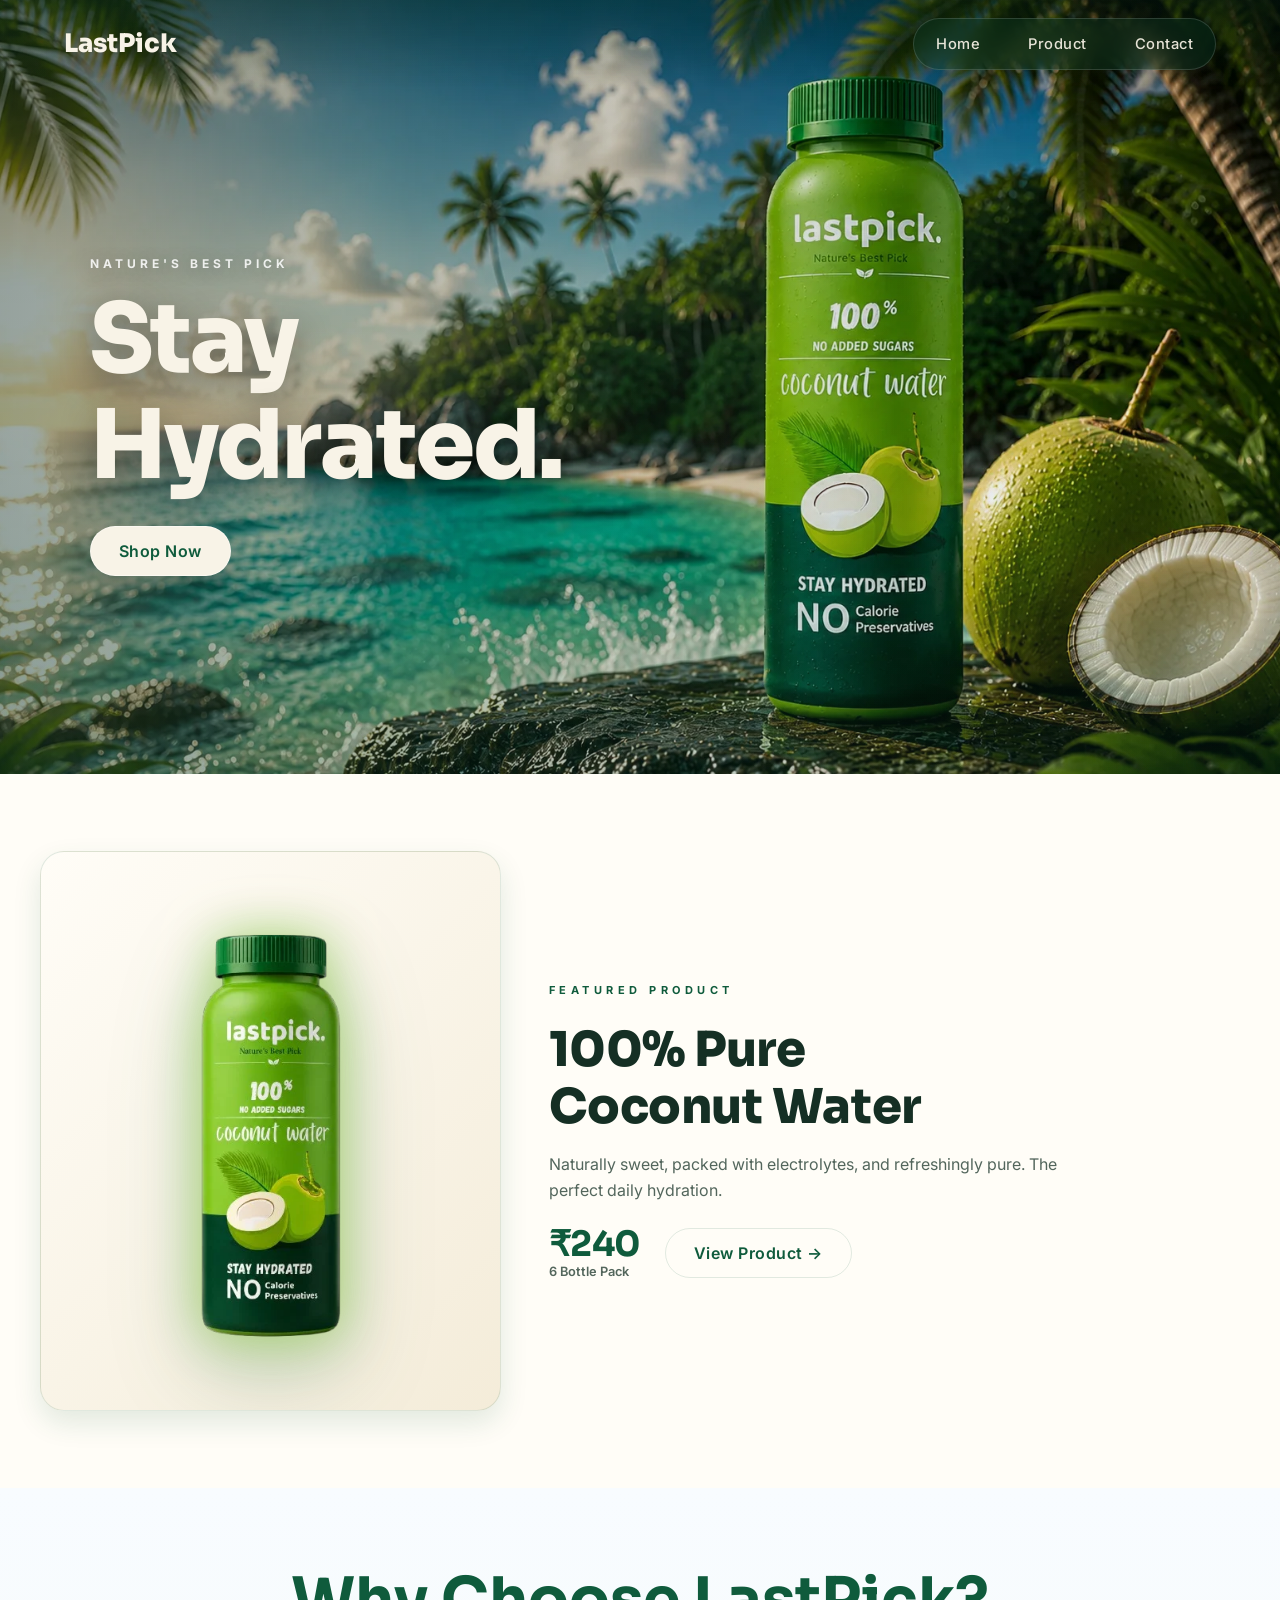
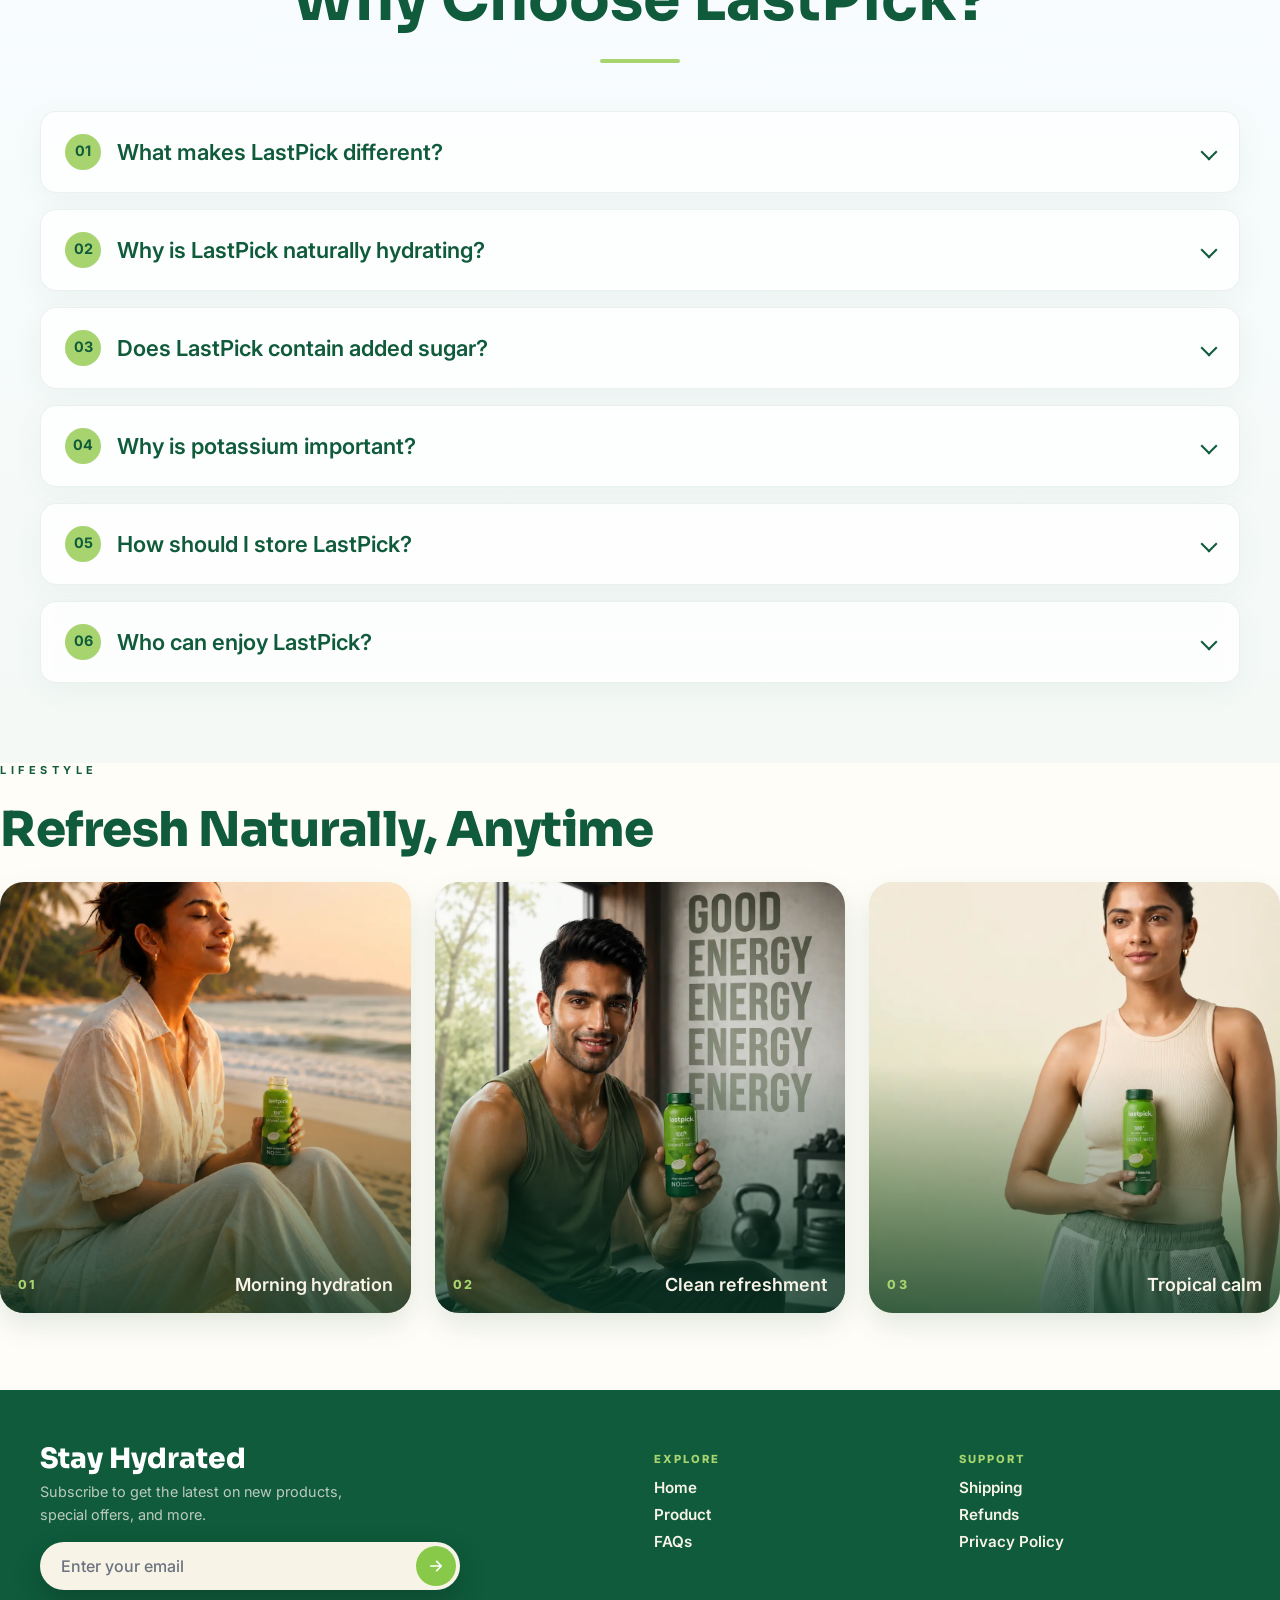
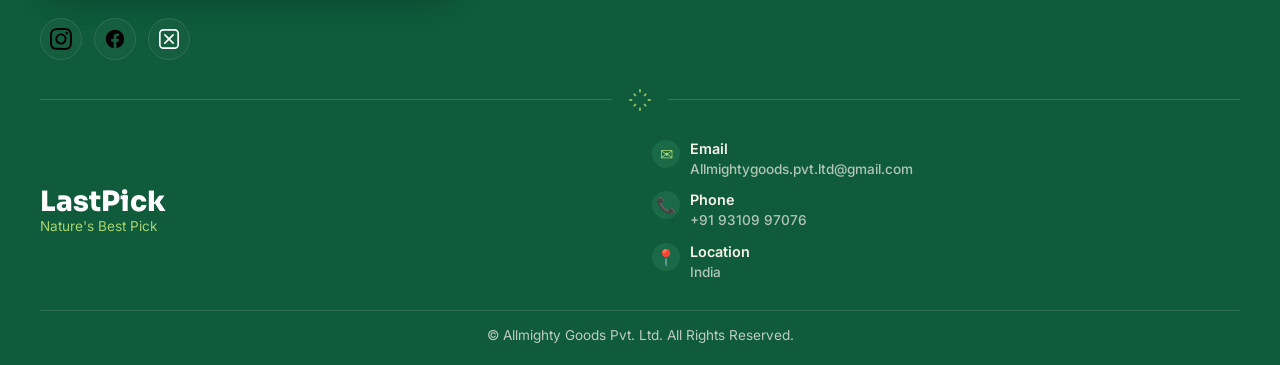
==== commit 650a8566: "Fix footer loading, update product page and sitemap" ====
--- a/index.html
+++ b/index.html
@@ -30,13 +30,13 @@
   <meta property="og:title" content="LastPick Coconut Water | Natural Hydration" />
   <meta property="og:description" content="Premium coconut water with natural electrolytes, refreshing taste, and no added sugar." />
   <meta property="og:url" content="https://lastpick.co.in/" />
-  <meta property="og:image" content="https://lastpick.co.in/assets/images/og-image.png" />
+  <meta property="og:image" content="https://lastpick.co.in/assets/images/og-image.webp" />
   <meta property="og:site_name" content="LastPick" />
 
   <meta name="twitter:card" content="summary_large_image" />
   <meta name="twitter:title" content="LastPick Coconut Water | Natural Hydration" />
   <meta name="twitter:description" content="Premium coconut water with natural electrolytes, refreshing taste, and no added sugar." />
-  <meta name="twitter:image" content="https://lastpick.co.in/assets/images/og-image.png" />
+  <meta name="twitter:image" content="https://lastpick.co.in/assets/images/og-image.webp" />
 
   <!-- Structured Data (JSON-LD) -->
   <script type="application/ld+json">
@@ -76,7 +76,7 @@
         "@type": "Product",
         "@id": "https://lastpick.co.in/#product",
         "name": "LastPick Coconut Water",
-        "image": "https://lastpick.co.in/assets/images/og-image.png",
+        "image": "https://lastpick.co.in/assets/images/og-image.webp",
         "description": "100% Natural Coconut Water with no added sugar or preservatives. A refreshing source of natural electrolytes, potassium, and pure coconut goodness.",
         "brand": {
           "@type": "Brand",
@@ -156,28 +156,28 @@
           </div>
           <div class="accordion-group">
             <div class="accordion-item">
-              <h3 class="accordion-heading"><button class="accordion-trigger" aria-expanded="false" aria-controls="faq-panel-1"><span class="accordion-title"><span class="accordion-number">01</span>What makes LastPick different?</span><span class="accordion-icon" aria-hidden="true"></span></button></h3>
-              <div id="faq-panel-1" class="accordion-panel" role="region" aria-labelledby="faq-panel-1"><div class="accordion-content"><p>LastPick is made from real coconut water with no artificial flavours, no preservatives, and no added colours.</p></div></div>
-            </div>
-            <div class="accordion-item">
-              <h3 class="accordion-heading"><button class="accordion-trigger" aria-expanded="false" aria-controls="faq-panel-2"><span class="accordion-title"><span class="accordion-number">02</span>Why is LastPick naturally hydrating?</span><span class="accordion-icon" aria-hidden="true"></span></button></h3>
-              <div id="faq-panel-2" class="accordion-panel" role="region" aria-labelledby="faq-panel-2"><div class="accordion-content"><p>Natural electrolytes like potassium help replenish fluids lost during daily activities and exercise.</p></div></div>
-            </div>
-            <div class="accordion-item">
-              <h3 class="accordion-heading"><button class="accordion-trigger" aria-expanded="false" aria-controls="faq-panel-3"><span class="accordion-title"><span class="accordion-number">03</span>Does LastPick contain added sugar?</span><span class="accordion-icon" aria-hidden="true"></span></button></h3>
-              <div id="faq-panel-3" class="accordion-panel" role="region" aria-labelledby="faq-panel-3"><div class="accordion-content"><p>No. LastPick contains no added sugar and delivers clean natural hydration.</p></div></div>
-            </div>
-            <div class="accordion-item">
-              <h3 class="accordion-heading"><button class="accordion-trigger" aria-expanded="false" aria-controls="faq-panel-4"><span class="accordion-title"><span class="accordion-number">04</span>Why is potassium important?</span><span class="accordion-icon" aria-hidden="true"></span></button></h3>
-              <div id="faq-panel-4" class="accordion-panel" role="region" aria-labelledby="faq-panel-4"><div class="accordion-content"><p>Potassium supports normal muscle function, hydration balance and everyday wellness.</p></div></div>
-            </div>
-            <div class="accordion-item">
-              <h3 class="accordion-heading"><button class="accordion-trigger" aria-expanded="false" aria-controls="faq-panel-5"><span class="accordion-title"><span class="accordion-number">05</span>How should I store LastPick?</span><span class="accordion-icon" aria-hidden="true"></span></button></h3>
-              <div id="faq-panel-5" class="accordion-panel" role="region" aria-labelledby="faq-panel-5"><div class="accordion-content"><p>Store in a cool dry place. Refrigerate after opening and consume within the recommended period.</p></div></div>
-            </div>
-            <div class="accordion-item">
-              <h3 class="accordion-heading"><button class="accordion-trigger" aria-expanded="false" aria-controls="faq-panel-6"><span class="accordion-title"><span class="accordion-number">06</span>Who can enjoy LastPick?</span><span class="accordion-icon" aria-hidden="true"></span></button></h3>
-              <div id="faq-panel-6" class="accordion-panel" role="region" aria-labelledby="faq-panel-6"><div class="accordion-content"><p>Perfect for athletes, professionals, travellers, students and anyone looking for healthier daily hydration.</p></div></div>
+              <div class="accordion-heading"><button id="faq-trigger-1" class="accordion-trigger" aria-expanded="false" aria-controls="faq-panel-1"><span class="accordion-title"><span class="accordion-number">01</span>What makes LastPick different?</span><span class="accordion-icon" aria-hidden="true"></span></button></div>
+              <div id="faq-panel-1" class="accordion-panel" role="region" aria-labelledby="faq-trigger-1"><div class="accordion-content"><p>LastPick is made from real coconut water with no artificial flavours, no preservatives, and no added colours.</p></div></div>
+            </div>
+            <div class="accordion-item">
+              <div class="accordion-heading"><button id="faq-trigger-2" class="accordion-trigger" aria-expanded="false" aria-controls="faq-panel-2"><span class="accordion-title"><span class="accordion-number">02</span>Why is LastPick naturally hydrating?</span><span class="accordion-icon" aria-hidden="true"></span></button></div>
+              <div id="faq-panel-2" class="accordion-panel" role="region" aria-labelledby="faq-trigger-2"><div class="accordion-content"><p>Natural electrolytes like potassium help replenish fluids lost during daily activities and exercise.</p></div></div>
+            </div>
+            <div class="accordion-item">
+              <div class="accordion-heading"><button id="faq-trigger-3" class="accordion-trigger" aria-expanded="false" aria-controls="faq-panel-3"><span class="accordion-title"><span class="accordion-number">03</span>Does LastPick contain added sugar?</span><span class="accordion-icon" aria-hidden="true"></span></button></div>
+              <div id="faq-panel-3" class="accordion-panel" role="region" aria-labelledby="faq-trigger-3"><div class="accordion-content"><p>No. LastPick contains no added sugar and delivers clean natural hydration.</p></div></div>
+            </div>
+            <div class="accordion-item">
+              <div class="accordion-heading"><button id="faq-trigger-4" class="accordion-trigger" aria-expanded="false" aria-controls="faq-panel-4"><span class="accordion-title"><span class="accordion-number">04</span>Why is potassium important?</span><span class="accordion-icon" aria-hidden="true"></span></button></div>
+              <div id="faq-panel-4" class="accordion-panel" role="region" aria-labelledby="faq-trigger-4"><div class="accordion-content"><p>Potassium supports normal muscle function, hydration balance and everyday wellness.</p></div></div>
+            </div>
+            <div class="accordion-item">
+              <div class="accordion-heading"><button id="faq-trigger-5" class="accordion-trigger" aria-expanded="false" aria-controls="faq-panel-5"><span class="accordion-title"><span class="accordion-number">05</span>How should I store LastPick?</span><span class="accordion-icon" aria-hidden="true"></span></button></div>
+              <div id="faq-panel-5" class="accordion-panel" role="region" aria-labelledby="faq-trigger-5"><div class="accordion-content"><p>Store in a cool dry place. Refrigerate after opening and consume within the recommended period.</p></div></div>
+            </div>
+            <div class="accordion-item">
+              <div class="accordion-heading"><button id="faq-trigger-6" class="accordion-trigger" aria-expanded="false" aria-controls="faq-panel-6"><span class="accordion-title"><span class="accordion-number">06</span>Who can enjoy LastPick?</span><span class="accordion-icon" aria-hidden="true"></span></button></div>
+              <div id="faq-panel-6" class="accordion-panel" role="region" aria-labelledby="faq-trigger-6"><div class="accordion-content"><p>Perfect for athletes, professionals, travellers, students and anyone looking for healthier daily hydration.</p></div></div>
             </div>
           </div>
         </div>
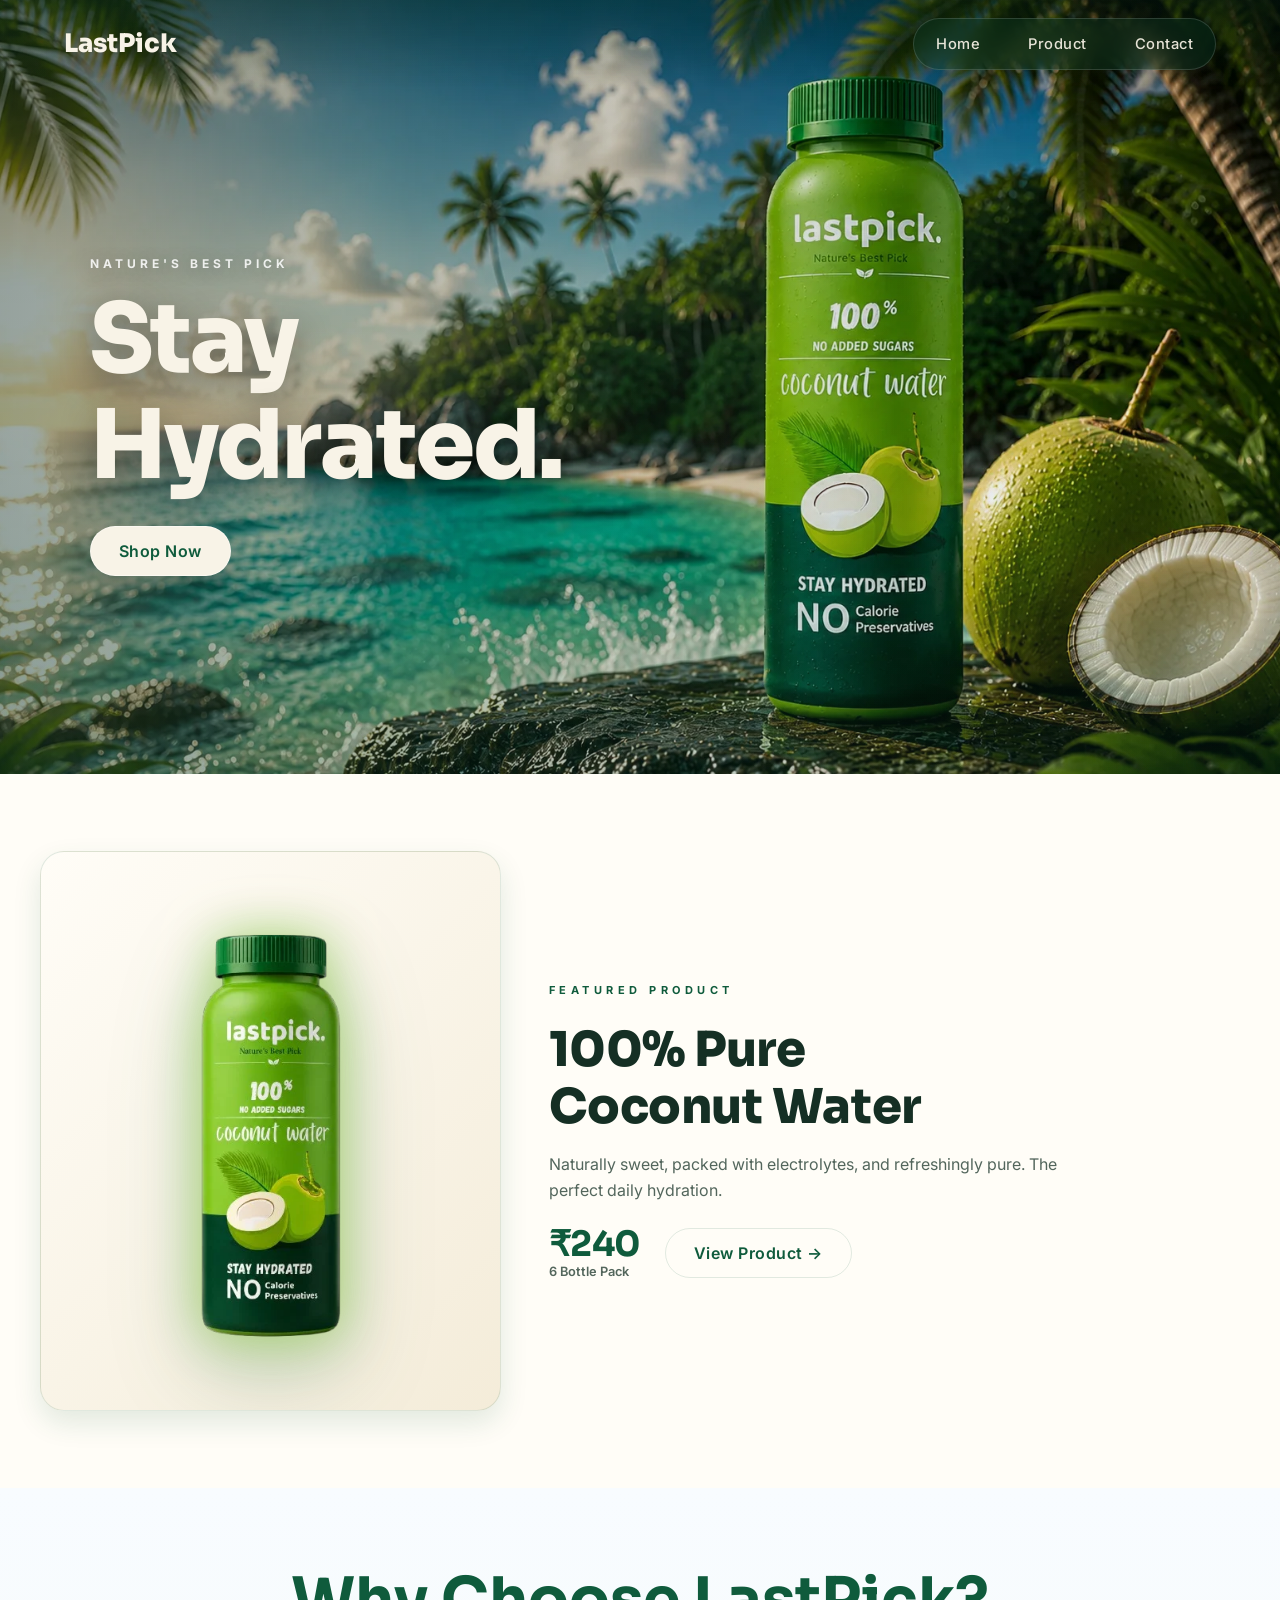
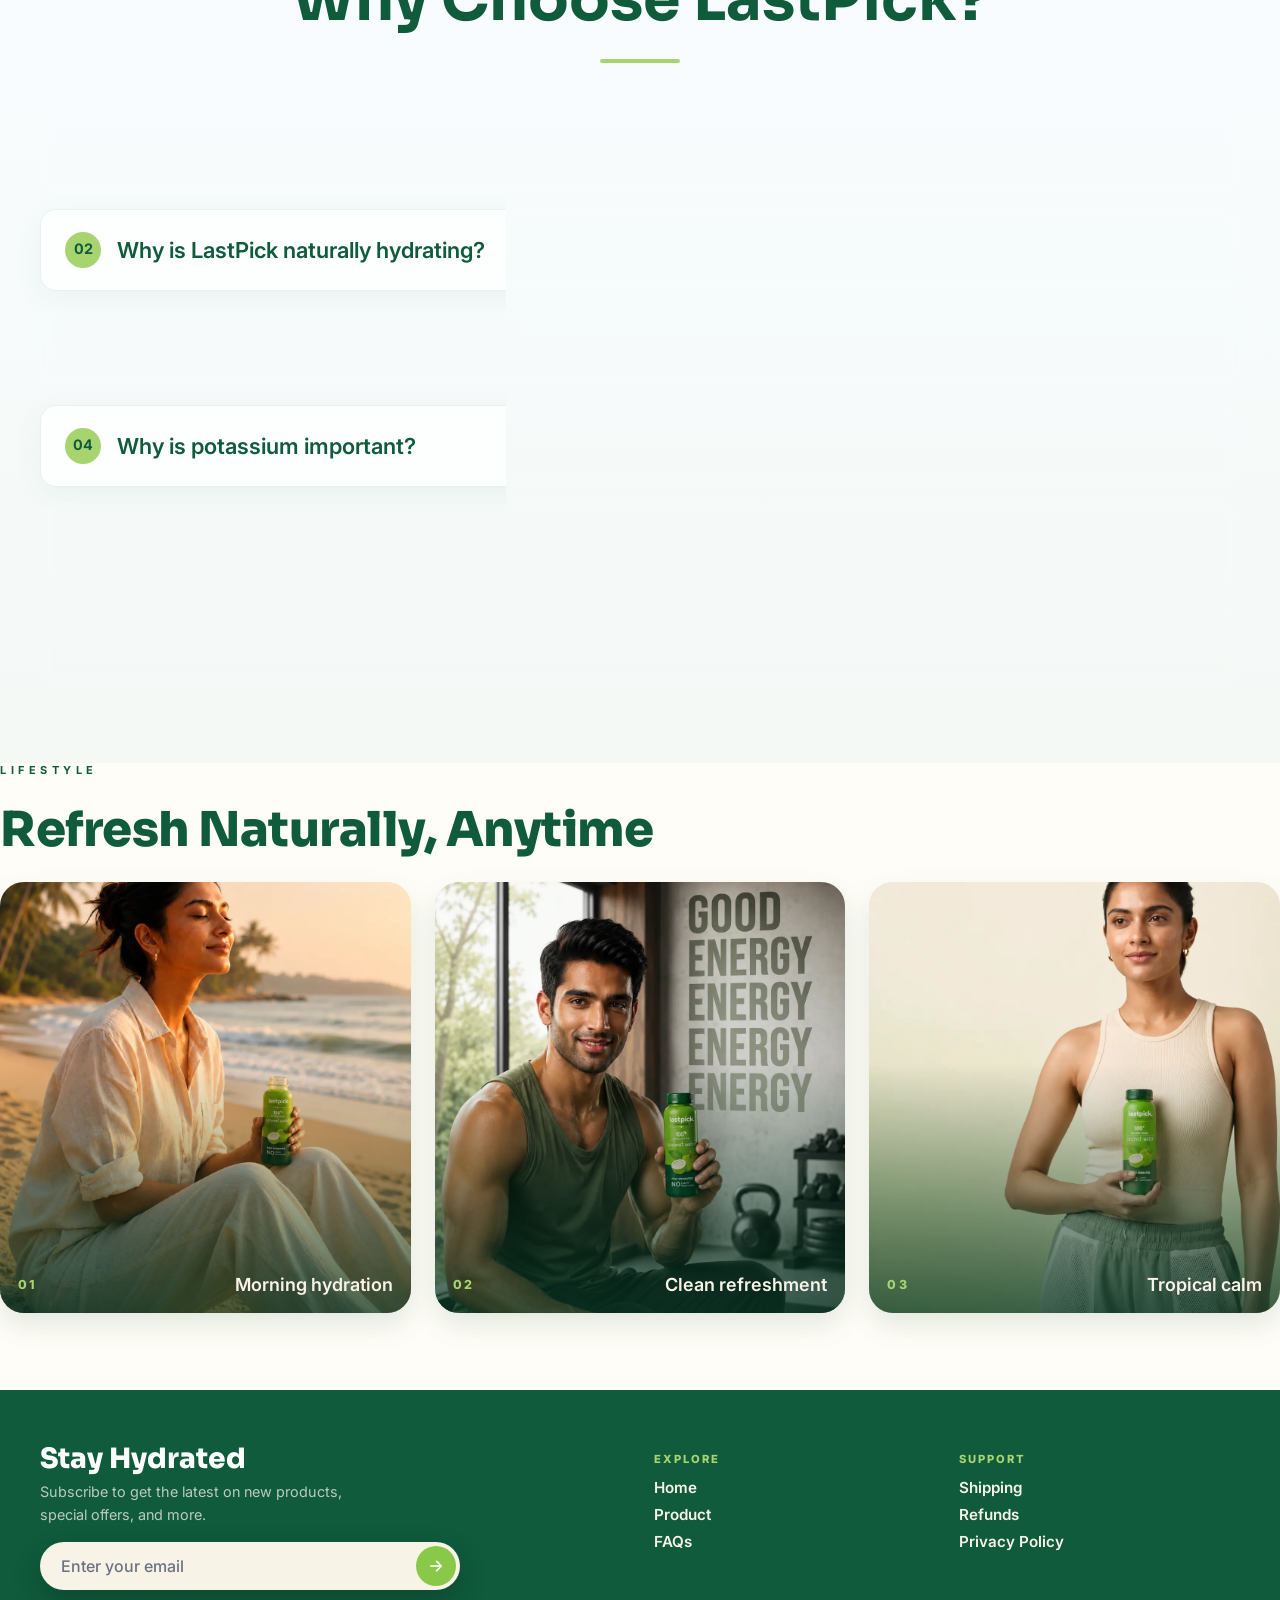
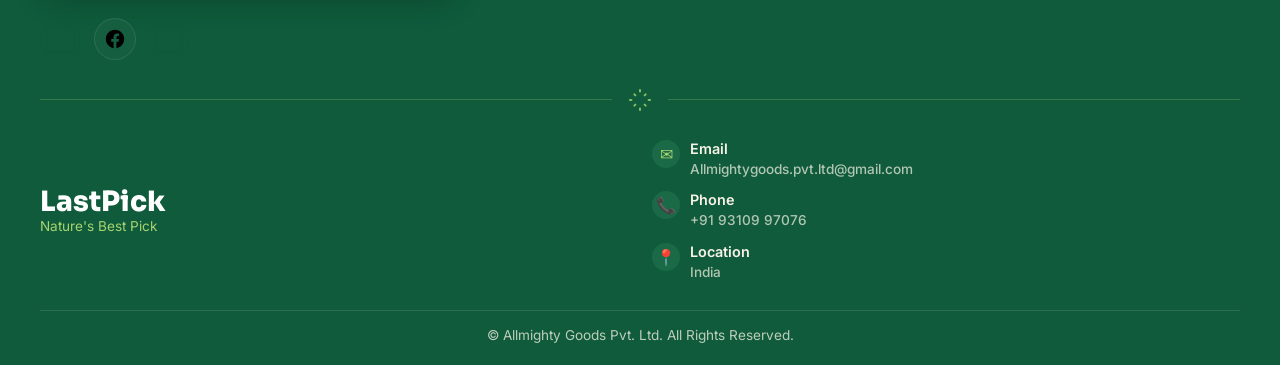
==== commit 976f83f3: "Add Google Analytics 4 to all pages" ====
--- a/index.html
+++ b/index.html
@@ -94,6 +94,25 @@
     ]
   }
   </script>
+
+  <!-- Google Analytics -->
+  <script async src="https://www.googletagmanager.com/gtag/js?id=G-FLSS8MFY6C"></script>
+  <script>
+    window.dataLayer = window.dataLayer || [];
+    function gtag(){dataLayer.push(arguments);}
+    gtag('js', new Date());
+  
+    gtag('config', 'G-FLSS8MFY6C');
+  </script>
+
+  <!-- Microsoft Clarity -->
+  <script type="text/javascript">
+    (function(c,l,a,r,i,t,y){
+        c[a]=c[a]||function(){(c[a].q=c[a].q||[]).push(arguments)};
+        t=l.createElement(r);t.async=1;t.src="https://www.clarity.ms/tag/"+i;
+        y=l.getElementsByTagName(r)[0];y.parentNode.insertBefore(t,y);
+    })(window, document, "clarity", "script", "YOUR_CLARITY_ID");
+  </script>
 </head>
 
 <body>
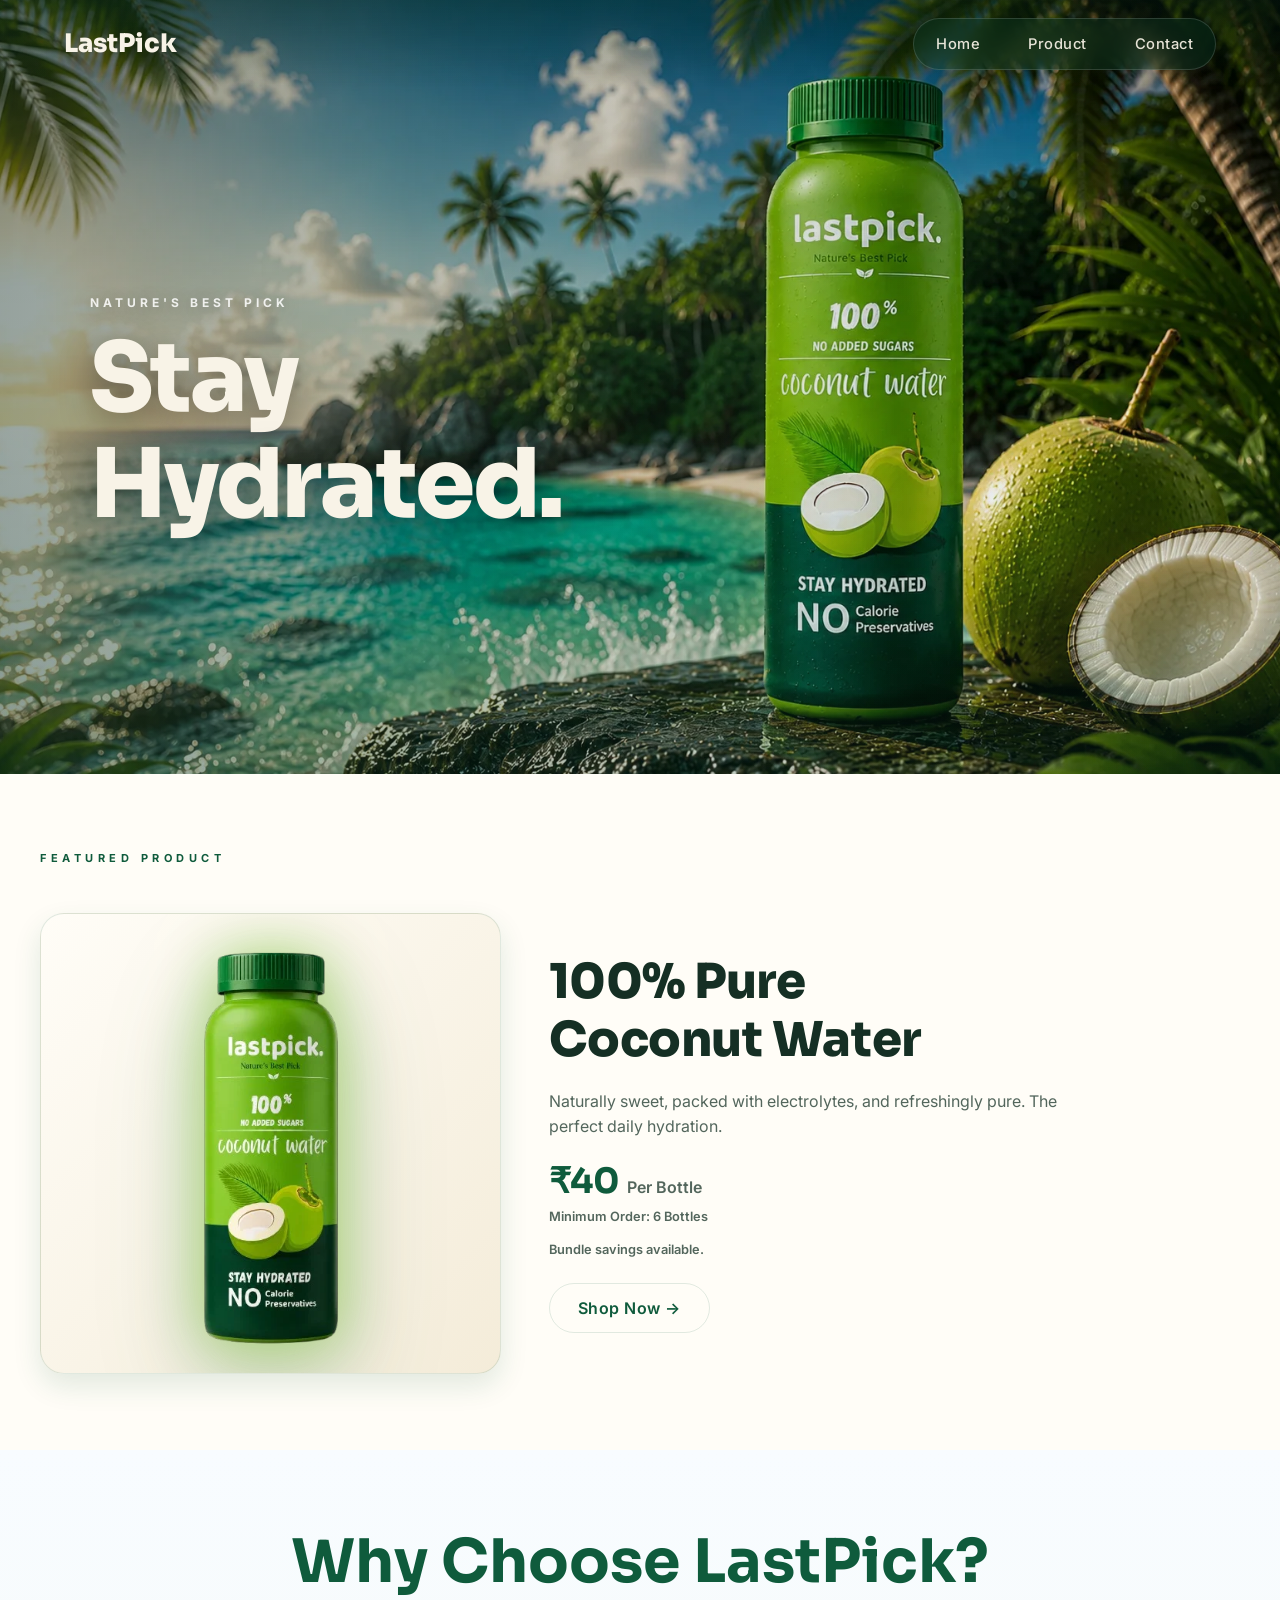
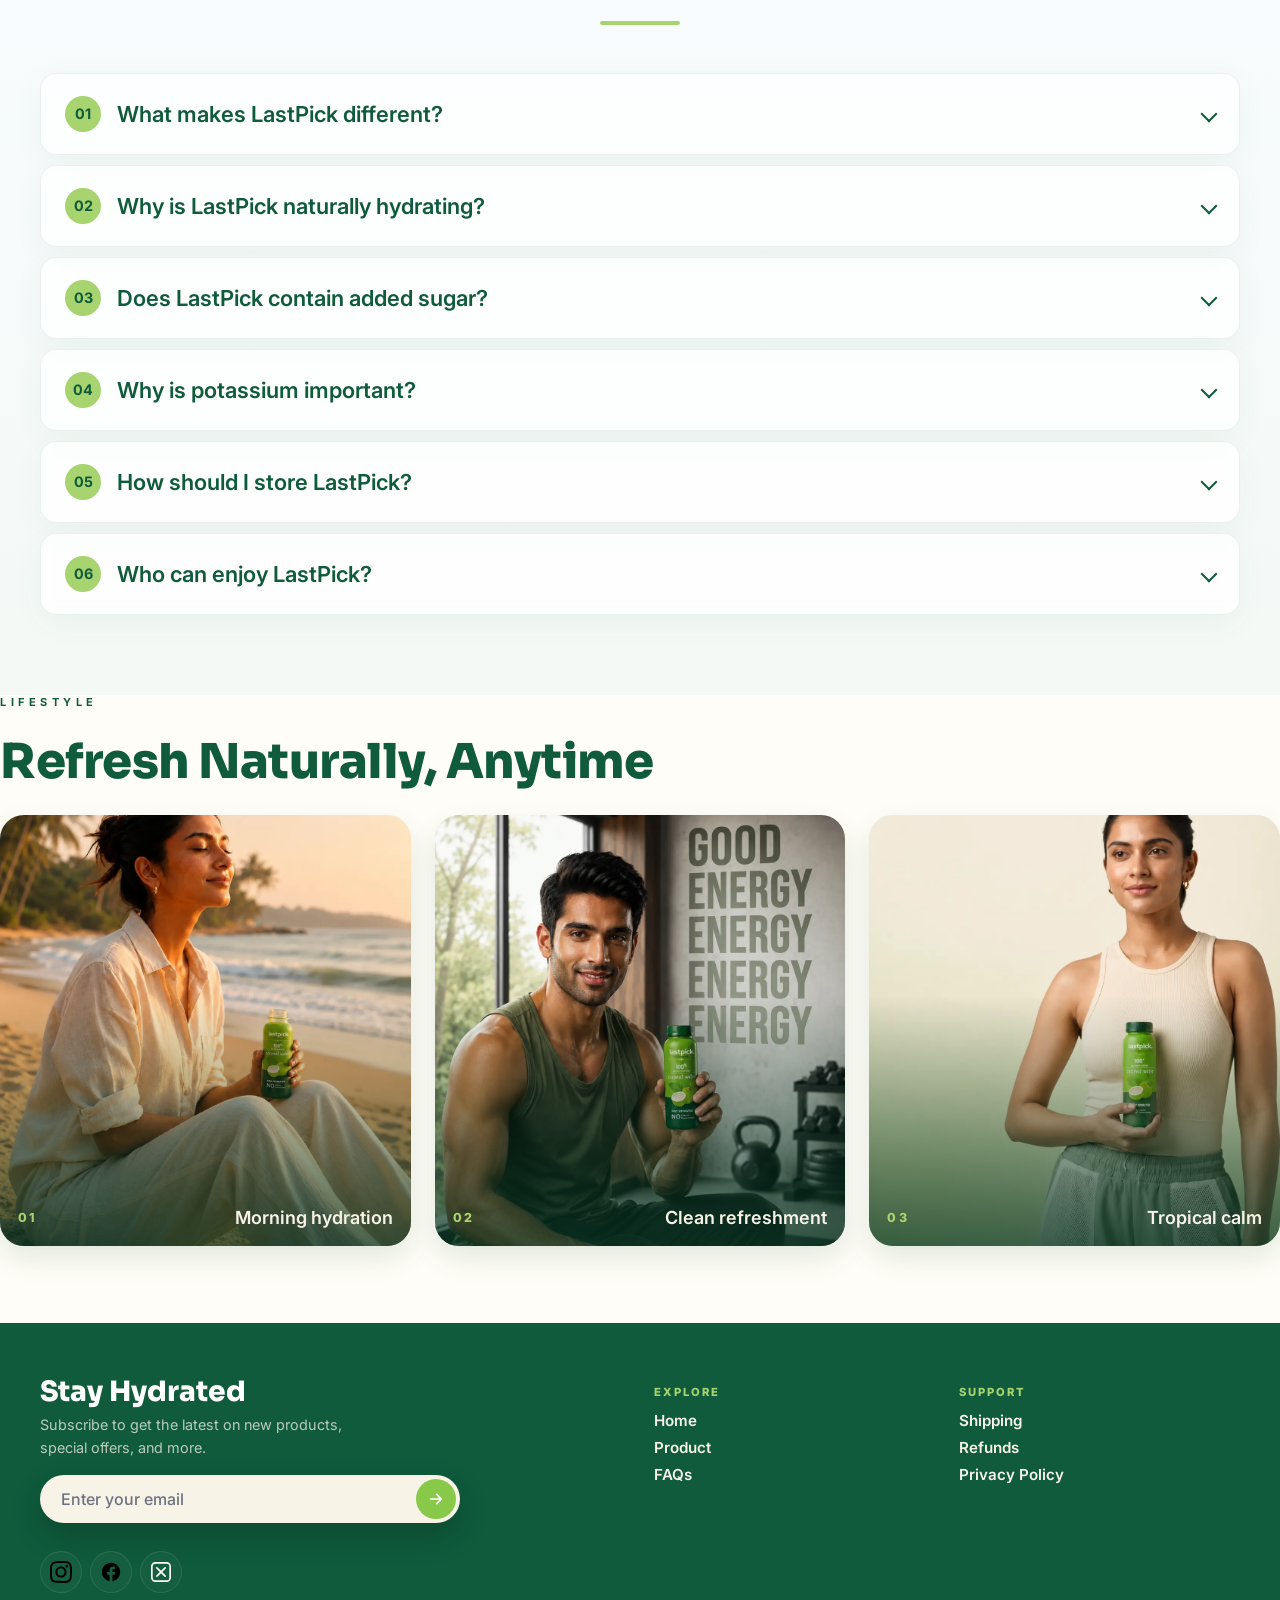
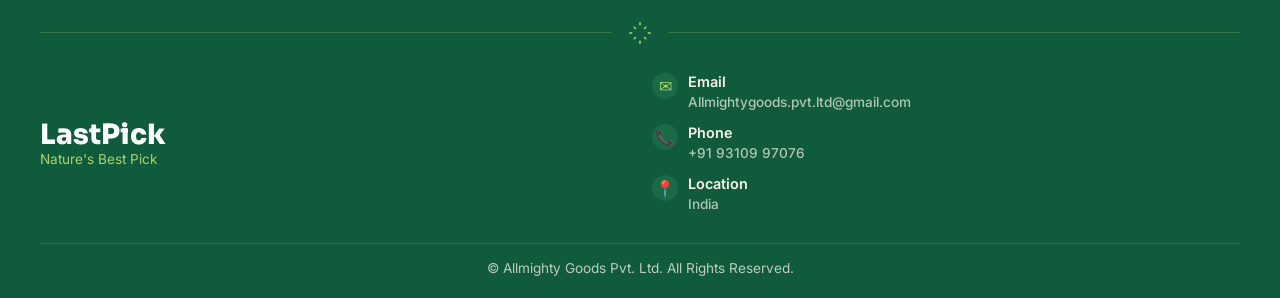
==== commit 59b44855: "LastPick v1.0 Production Ready" ====
--- a/index.html
+++ b/index.html
@@ -140,29 +140,30 @@
         <div class="hero-content" data-animate>
           <p class="eyebrow">Nature's Best Pick</p>
           <h1>Stay Hydrated.</h1>
-          <a class="button button-primary" href="#product">Shop Now</a>
         </div>
       </section>
 
       <section class="product-highlight" id="product">
         <div class="product-grid" data-animate>
+          <span class="section-label">Featured Product</span>
           <div class="product-image">
             <a href="product.html" class="image-frame-link" aria-label="View product details">
               <div class="image-frame">
-                <img src="assets/images/featured-bottle.webp" alt="A premium studio shot of a LastPick Coconut Water bottle." width="900" height="900" fetchpriority="high" decoding="async" />
+                <img src="assets/images/featured-bottle.webp" alt="A premium studio shot of a LastPick Coconut Water bottle." width="900" height="900" loading="eager" decoding="async" />
               </div>
             </a>
           </div>
           <div class="product-copy">
-            <span class="section-label">Featured Product</span>
-            <a href="product.html" class="product-heading-link"><h2 class="product-heading">100% Pure Coconut Water</h2></a>
+            <a href="product.html" class="product-heading-link"><h2 class="product-heading">100% Pure Coconut Water</h2></a> <!-- Label moved above -->
             <p class="product-tagline">Naturally sweet, packed with electrolytes, and refreshingly pure. The perfect daily hydration.</p>
             <div class="product-buy">
               <div class="price-wrapper">
-                <span class="price">&#8377;240</span>
-                <span class="moq-badge">6 Bottle Pack</span>
-              </div>
-              <a class="button button-tertiary" href="product.html">View Product &rarr;</a>
+                <span class="price">&#8377;40</span>
+                <span class="price-unit">Per Bottle</span>
+                <p class="moq-note">Minimum Order: 6 Bottles</p>
+                <p class="pack-savings-note">Bundle savings available.</p>
+              </div>
+              <a class="button button-tertiary" href="product.html">Shop Now &rarr;</a>
             </div>
           </div>
         </div>
--- a/styles.css
+++ b/styles.css
@@ -252,11 +252,11 @@
 
 .hero h1 {
   max-width: 10ch;
-  margin: 0 0 28px;
-  font-size: clamp(3.45rem, 7vw, 6.2rem);
+  margin: 0; /* Removed bottom margin as button is gone */
+  font-size: clamp(3rem, 7vw, 5.5rem); /* Restored font size for impact */
   font-weight: 800;
-  letter-spacing: 0;
-  line-height: 0.98;
+  letter-spacing: -0.02em; /* Tightened letter spacing */
+  line-height: 0.98; /* Adjusted for tighter feel */
   text-shadow: 0 8px 34px rgba(0, 0, 0, 0.36);
 }
 
@@ -327,19 +327,27 @@
 }
 
 .product-grid {
-  display: grid;
-  grid-template-columns: minmax(0, 0.8fr) minmax(0, 1.2fr); /* Adjusted grid for better balance */
-  gap: var(--space-xxl); /* Reduced gap */
+  display: grid; /* This will be a single column grid by default */
+  gap: var(--space-lg);
   align-items: center;
+}
+
+/* Apply two-column layout only on larger screens */
+@media (min-width: 1024px) {
+  .product-grid {
+    grid-template-columns: minmax(0, 0.8fr) minmax(0, 1.2fr);
+    gap: var(--space-xxl);
+  }
 }
 
 .image-frame {
   display: grid;
-  min-height: clamp(360px, 45vw, 560px);
+  /* Reduced height by ~15-20% */
+  min-height: clamp(300px, 38vw, 460px);
   place-items: center;
   overflow: hidden;
-  border: 1px solid var(--line);
-  border-radius: var(--radius-lg);
+  border: 1px solid var(--line); /* Unchanged */
+  border-radius: var(--radius-lg); /* Unchanged */
   background: linear-gradient(135deg, #fffdf7 0%, #f4ecd9 100%);
   box-shadow: var(--shadow-md);
 }
@@ -349,7 +357,7 @@
   height: 100%;
   aspect-ratio: 1 / 1;
   object-fit: contain;
-  padding: clamp(24px, 5vw, 60px); /* Increased padding for more breathing room */
+  padding: clamp(20px, 4vw, 50px); /* Reduced padding to allow for larger bottle */
   transition: opacity var(--transition-base), transform var(--transition-base);
 
   filter: drop-shadow(0 20px 25px rgba(0,0,0,0.18));
@@ -358,11 +366,15 @@
 .image-frame img[src$="bottle-200ml.webp"] {
   transform: scale(1.15);
 }
-
+.product-details-section .image-frame img {
+  transform: scale(1.2); /* Increased image size */
+  filter: drop-shadow(0 2px 24px rgba(167, 212, 111, 0.5)); /* Soft green glow */
+}
 /* New style for the premium homepage bottle */
 .product-highlight .image-frame img[src$="featured-bottle.webp"] {
-  transform: scale(1.05); /* Reduced scale for more whitespace and premium feel */
-  filter: 
+  /* Increased bottle size by ~14% (1.2 / 1.05) */
+  transform: scale(1.2);
+  filter:
     drop-shadow(0 2px 24px var(--leaf-green)) /* Subtle green glow */
     drop-shadow(0 28px 35px rgba(15, 91, 60, 0.22)); /* Softer, more natural shadow */
 }
@@ -370,7 +382,7 @@
 .product-copy {
   display: flex;
   flex-direction: column;
-  gap: var(--space-lg);
+  gap: var(--space-lg); /* 24px */
   justify-content: center;
 }
 
@@ -378,7 +390,7 @@
   color: var(--muted);
   line-height: 1.6;
   max-width: 55ch;
-  margin: calc(var(--space-sm) * -1) 0 0;
+  margin: calc(var(--space-xs) * -1) 0 0; /* Reduced negative margin */
 }
 
 .product-heading-link,
@@ -391,6 +403,13 @@
   font-size: 0.76rem;
   font-weight: 800;
   letter-spacing: 0.24em;
+}
+
+/* Style for the moved featured product label */
+.product-grid > .section-label {
+  grid-column: 1 / -1; /* Span full width */
+  margin-bottom: 0; /* Adjusted to reduce gap */
+  justify-self: start;
 }
 
 .product-heading,
@@ -418,14 +437,31 @@
 
 .price-wrapper {
   display: grid;
-  gap: 4px;
+  grid-template-columns: auto 1fr;
+  align-items: baseline;
+  gap: 0 var(--space-sm);
+  width: 100%;
 }
 
 .moq-badge, .moq-note {
   font-size: 0.8rem;
   font-weight: 600;
   color: var(--muted);
+  grid-column: 1 / -1;
   line-height: 1;
+}
+.pack-savings-note {
+  grid-column: 1 / -1;
+  margin: 4px 0 0;
+  font-size: 0.8rem;
+  font-weight: 600;
+  color: var(--muted);
+  line-height: 1.4;
+}
+.price-unit {
+  font-size: 1rem;
+  font-weight: 600;
+  color: var(--muted);
 }
 
 .price {
@@ -433,6 +469,24 @@
   font-size: clamp(1.75rem, 3vw, 2.18rem);
   font-weight: 800;
   line-height: 1;
+}
+
+.price-label {
+  grid-column: 1 / -1;
+  font-size: 0.7rem;
+  font-weight: 700;
+  letter-spacing: 0.1em;
+  text-transform: uppercase;
+  color: var(--muted);
+}
+
+.price-original {
+  align-self: end;
+  margin-bottom: 4px;
+  color: var(--muted);
+  font-size: 1.1rem;
+  font-weight: 600;
+  text-decoration-thickness: 1.5px;
 }
 
 .pack-selector {
@@ -482,15 +536,24 @@
   text-align: center;
 }
 
-.pack-card:hover,
-.pack-card.active {
-  border-color: rgba(15, 91, 60, 0.34);
-  background: #fbfff2;
-  box-shadow: var(--shadow-md);
-}
-.pack-card:hover {
-  transform: scale(1.03);
-}
+.pack-badge {
+  position: absolute;
+  top: 8px;
+  right: 8px;
+  padding: 3px 8px;
+  border-radius: 999px;
+  background: var(--gold);
+  color: var(--deep-green);
+  font-size: 0.65rem;
+  font-weight: 800;
+  letter-spacing: 0.05em;
+  text-transform: uppercase;
+}
+
+.pack-badge.best-value {
+  background: var(--leaf-green);
+}
+
 .pack-card.active {
   outline: 2px solid rgba(167, 212, 111, 0.72);
   outline-offset: 2px;
@@ -505,12 +568,13 @@
 
 .feature-item,
 .feature-card {
-  border-radius: var(--radius-md);
+  border-radius: var(--radius-sm);
 }
 
 .feature-item {
   display: flex;
   min-height: 64px;
+  height: 100%;
   align-items: center;
   gap: var(--space-md);
   background: rgba(15, 91, 60, 0.08);
@@ -535,7 +599,7 @@
 /* ========================================================= */
 /* FAQ Accordion Section                                     */
 /* ========================================================= */
-.faq-accordion-section {
+.faq-accordion-section { /* Unchanged */
   padding: 80px var(--gutter);
   background: linear-gradient(180deg, #F8FCFF 0%, #F4F9F6 100%);
 }
@@ -574,7 +638,7 @@
 .accordion-group {
   display: flex;
   flex-direction: column;
-  gap: var(--space-md); /* 16px gap between items */
+  gap: 10px; /* Further reduced gap between cards */
   width: 100%;
 }
 
@@ -661,7 +725,7 @@
 
 .accordion-content {
   padding: var(--space-lg);
-  margin-left: 52px; /* 36px (number) + 16px (gap) */
+  margin-left: 52px; /* 36px (number) + 16px (gap) */ /* Unchanged */
   background: rgba(15,91,60,.03);
   border-left: 4px solid var(--leaf-green);
   border-radius: 14px;
@@ -739,12 +803,13 @@
   border: 1px solid var(--line);
   border-radius: 999px;
   overflow: hidden;
+  background: #fff;
 }
 
 .quantity-input input {
   width: 50px;
   border: 0;
-  text-align: center;
+  text-align: center;  font-weight: 700;
   background: transparent;
   -moz-appearance: textfield;
 }
@@ -758,10 +823,15 @@
   height: 40px;
   border: 0;
   background: transparent;
-  color: var(--muted);
+  color: var(--dark-green);
   cursor: pointer;
   font-size: 1.2rem;
-}
+  transition: background-color var(--transition-base);
+}
+.quantity-btn:hover:not(:disabled) {
+  background-color: #f0fdf4;
+}
+
 .quantity-btn:disabled {
   opacity: 0.5;
   cursor: not-allowed;
@@ -770,8 +840,11 @@
 
 .product-info-tabs {
   margin-top: var(--space-lg);
-  display: grid;
+  display: flex;
+  flex-direction: column;
   gap: var(--space-lg);
+  border-top: 1px solid var(--line);
+  padding-top: var(--space-lg);
 }
 
 .info-item h4 {
@@ -781,12 +854,87 @@
   color: var(--dark-green);
 }
 
-.info-item p, .nutrition-list {
+.info-item {
+  padding: var(--space-md);
+  border: 1px solid var(--line);
+  border-radius: var(--radius-sm);
+  background: #fff;
+}
+
+.info-item p,
+.nutrition-list {
   margin: 0;
   padding: 0;
   list-style: none;
   color: var(--muted);
   line-height: 1.6;
+  font-size: 0.9rem;
+}
+
+.price-subtitle {
+  grid-column: 1 / -1;
+  margin-top: -12px;
+  font-size: 0.9rem;
+  font-weight: 600;
+  color: var(--muted);
+}
+
+.price-details {
+  display: contents; /* Allows children to participate in the parent grid */
+}
+
+.price-note {
+  grid-column: 1 / -1;
+  margin: 0;
+  padding: 4px 10px;
+  border-radius: 999px;
+  background: rgba(167, 212, 111, 0.2);
+  color: var(--dark-green);
+  font-size: 0.75rem;
+  font-weight: 700;
+  text-align: center;
+}
+
+.trust-badges {
+  grid-column: 1 / -1;
+  display: flex;
+  flex-wrap: wrap;
+  gap: var(--space-sm) var(--space-md);
+  margin-top: var(--space-sm);
+}
+.trust-badge {
+  font-size: 0.8rem;
+  font-weight: 600;
+  color: var(--muted);
+  white-space: nowrap;
+}
+
+.moq-badge-premium {
+  display: none; /* Hidden by default */
+  align-items: center;
+  gap: 8px;
+  margin-top: 4px;
+  padding: 6px 12px;
+  border: 1px solid rgba(15, 91, 60, 0.1);
+  border-radius: 999px;
+  background-color: #EAF7E3;
+  color: var(--dark-green);
+  font-size: 13px;
+  font-weight: 700;
+  justify-self: start;
+}
+
+.moq-badge-premium.visible {
+  display: inline-flex;
+}
+
+.moq-badge-premium::before {
+  content: '';
+  display: block;
+  width: 16px;
+  height: 16px;
+  background-image: url("data:image/svg+xml,%3Csvg xmlns='http://www.w3.org/2000/svg' viewBox='0 0 24 24' fill='none' stroke='%230f5b3c' stroke-width='2' stroke-linecap='round' stroke-linejoin='round'%3E%3Cpath d='M21 10V8a2 2 0 0 0-1-1.73l-7-4a2 2 0 0 0-2 0l-7 4A2 2 0 0 0 3 8v2'%3E%3C/path%3E%3Cpath d='M3 14v4a2 2 0 0 0 2 2h14a2 2 0 0 0 2-2v-4'%3E%3C/path%3E%3Cpath d='M21 10l-7 4-7-4'%3E%3C/path%3E%3Cpath d='M12 22V14'%3E%3C/path%3E%3Cpath d='M7 12.5L12 15l5-2.5'%3E%3C/path%3E%3C/svg%3E");
+  background-size: contain;
 }
 
 #product-buy-wrapper {
@@ -799,9 +947,20 @@
     transform: translateY(4px);
 }
 
+.button-secondary {
+  background: linear-gradient(180deg, var(--dark-green) 0%, var(--deep-green) 100%);
+  box-shadow: 0 1px 2px rgba(0,0,0,.05), inset 0 1px 1px rgba(255,255,255,.1);
+}
+.button-secondary:hover {
+  background: linear-gradient(180deg, #146e44 0%, var(--deep-green) 100%);
+  box-shadow: 0 10px 20px -5px rgba(15, 91, 60, 0.3), inset 0 1px 1px rgba(255,255,255,.1);
+  transform: translateY(-2px);
+}
+
+
 .lifestyle-gallery {
   background: var(--cream);
-  padding-top: calc(var(--section-y) * 0.6); /* Reduced top padding by 40% */
+  padding-top: var(--space-xxl);
 }
 
 .gallery-heading {
@@ -936,12 +1095,13 @@
   position: relative;
   display: flex;
   max-width: 420px;
+  width: 100%; /* Ensure form shrinks on smaller screens */
   box-shadow: 0 12px 30px rgba(0, 0, 0, 0.2);
   border-radius: 999px;
 }
 
 .subscribe-form input {
-  flex-grow: 1;
+  flex-grow: 1; /* Unchanged */
   height: 48px;
   border: 1px solid transparent;
   border-radius: 999px;
@@ -988,7 +1148,7 @@
 .mobile-footer-social {
   display: flex;
   justify-content: flex-start; 
-  gap: 12px;
+  gap: var(--space-sm);
 }
 
 .social-link-mobile {
@@ -1075,7 +1235,7 @@
 .brand-tagline-mobile { margin: 2px 0 0; color: var(--leaf-green); font-size: 0.85rem; }
 .brand-contact { display: flex; flex-direction: column; align-items: flex-start; gap: 12px; }
 .contact-row { display: flex; align-items: flex-start; gap: 10px; }
-.contact-icon-mobile { display: grid; width: 28px; height: 28px; place-items: center; border-radius: 999px; background: #1B6A47; color: var(--leaf-green); flex-shrink: 0; }
+.contact-icon-mobile { display: grid; width: 26px; height: 26px; place-items: center; border-radius: 999px; background: #1B6A47; color: var(--leaf-green); flex-shrink: 0; }
 .contact-details { display: grid; gap: 2px; }
 .contact-label { font-size: 0.9rem; font-weight: 600; color: var(--warm-cream); }
 .contact-value {
@@ -1083,6 +1243,7 @@
   font-weight: 500;
   color: rgba(248, 243, 231, 0.7);
   line-height: 1.5;
+  overflow-wrap: break-word; /* Ensure long text like emails wraps correctly */
   transition: color 0.3s ease, transform 0.3s ease;
 }
 .contact-value:hover {
@@ -1368,9 +1529,9 @@
 
   .hero h1 {
     max-width: 8ch;
-    margin: 0 0 24px;
-    font-size: clamp(1.6rem, 7.2vw, 2.1rem); /* Reduced font size by ~5% */
-    line-height: 1.02;
+    margin: 0; /* Removed bottom margin */
+    font-size: clamp(2.5rem, 10vw, 3rem); /* Approx 40px on mobile */
+    line-height: 1.0; /* Adjusted for tighter feel */
   }
 
   .site-header .brand {
@@ -1385,12 +1546,13 @@
   .button {
     padding: 12px 22px;
   }
-
+  
   .product-highlight,
-  .why-section,
+  .faq-accordion-section,
   .lifestyle-gallery {
-    padding-top: 28px;
-    padding-bottom: 28px;
+    /* Standardized mobile section spacing */
+    padding-top: 24px;
+    padding-bottom: 24px;
   }
 
   .product-grid {
@@ -1398,16 +1560,22 @@
   }
 
   .image-frame {
-    min-height: 240px;
+    min-height: 260px; /* Slightly increased for better balance */
     border-radius: 20px;
   }
 
   .image-frame img {
-    max-height: 240px;
+    padding: 20px;
+  }
+
+  /* Increase featured bottle size on mobile */
+  .product-highlight .image-frame img[src$="featured-bottle.webp"] {
+    transform: scale(1.0); /* Reduced image size by ~13% for better balance */
   }
 
   .product-copy {
-    gap: var(--space-lg);
+    /* Reduced gap between product text elements */
+    gap: 20px;
   }
 
   .product-heading {
@@ -1416,19 +1584,31 @@
   }
 
   .product-buy {
-    display: grid;
-    grid-template-columns: auto minmax(0, 1fr);
-    width: 100%;
-    align-items: stretch;
-    gap: var(--space-md);
+    display: flex;
+    flex-direction: column;
+    align-items: center;
+    gap: var(--space-lg);
+  }
+  
+  .product-buy .price-wrapper {
+    display: flex;
+    flex-direction: column;
+    align-items: center;
+    text-align: center;
   }
 
   .product-buy .button {
     width: 100%;
+    max-width: 420px;
+    height: 52px;
   }
 
   .price {
     align-self: center;
+  }
+
+  .price-wrapper {
+    gap: 0 6px;
   }
 
   .pack-cards {
@@ -1512,21 +1692,17 @@
     line-height: 1.28;
   }
 
-  .faq-accordion-section {
-    padding: var(--section-y) var(--gutter);
-  }
-
   .faq-accordion-header h2 {
     font-size: 34px;
   }
 
   .accordion-trigger {
     min-height: 60px;
-    padding: 12px 0;
+    padding: 12px 0; /* Unchanged */
   }
 
   .accordion-title {
-    font-size: 18px;
+    font-size: 1rem; /* Standardized font size */
     gap: var(--space-md);
   }
 
@@ -1534,7 +1710,7 @@
     font-size: 14px;
   }
   .accordion-content p {
-    font-size: 16px;
+    font-size: 0.95rem;
   }
 
 }
@@ -1553,37 +1729,46 @@
 
 @media (max-width: 767px) {
   .faq-accordion-section {
-    padding: 60px var(--gutter);
-  }
-
-  .faq-accordion-header h2 {
     font-size: 36px;
-  }
+    margin-bottom: 14px;  } /* Reduced gap below heading */
 
   .accordion-trigger {
-    min-height: 68px;
+    min-height: 58px; /* Reduced card height by ~10% */
+    padding: 8px var(--space-md); /* Reduced vertical padding */
   }
 
   .accordion-icon {
-    width: 22px;
-    height: 22px;
+    /* Reduced accordion arrow size on mobile */
+    width: 10px;
+    height: 10px;
   }
 
   .accordion-content p {
-    font-size: 15px;
+    font-size: 1rem;
     line-height: 1.75;
   }
 
   .subscribe-form input {
-    height: 44px; /* Made slightly shorter */
-    padding: 0 48px 0 18px; /* Adjusted padding for new size */
-  }
+    height: 52px; /* Standardized height */
+    padding: 0 52px 0 18px; /* Adjusted padding for new button size */
+  }
+
   .subscribe-form button {
-    width: 36px; /* Made slightly smaller */
-    height: 36px; /* Made slightly smaller */
-  }
+    top: 4px;
+    right: 4px;
+    bottom: 4px;
+    width: 44px;
+    height: 44px;
+  }
+  .subscribe-form button svg {
+    width: 20px;
+  }
+
   .mobile-footer-social {
-    gap: var(--space-sm); /* Further tightened spacing */
+    /* Footer internal spacing */
+    gap: var(--space-sm);
+    margin-top: 0;
+    margin-bottom: 0;
   }
   .social-link-mobile {
     width: 38px; /* Reduced icon size */
@@ -1594,7 +1779,8 @@
     height: 20px;
   }
   .mobile-footer-divider {
-    margin: -4px 0; /* Reduced divider spacing */
+    /* Footer internal spacing */
+    margin: var(--space-md) 0;
   }
   .divider-icon svg {
     width: 18px; /* Refined: Smaller icon */
@@ -1608,15 +1794,24 @@
     font-size: 0.65rem; /* Refined: Reduced size */
   }
   .mobile-footer-brand-section {
-    gap: 10px; /* Made more compact */
+    gap: var(--space-md);
+  }
+  .mobile-footer-bottom {
+    /* Footer internal spacing */
+    margin-top: calc(var(--space-sm) * -1);
   }
   .policy-shell .site-header {
     padding: 20px var(--gutter) 10px;
   }
 }
 
-@media (max-width: 680px) {
-  /* Mobile-specific overrides for screens smaller than 681px can go here */
+@media (max-width: 680px) { /* Mobile-specific overrides */
+  .gallery-heading {
+    margin-bottom: 20px;
+  }
+  .mobile-footer-wrapper {
+    gap: 24px; /* Standardized gap */
+  }
 }
 
 @media (max-width: 430px) {
@@ -1663,3 +1858,72 @@
 .faq-accordion-section{
   scroll-margin-top: 80px;
 }
+
+/* ========================================================= */
+/* iPhone SE / 320px Specific Optimizations                  */
+/* ========================================================= */
+@media (max-width: 320px) {
+  /* --- Global Spacing --- */
+  .product-highlight,
+  .faq-accordion-section,
+  .lifestyle-gallery {
+    padding-top: 40px;
+    padding-bottom: 40px;
+  }
+
+  /* --- Hero Section --- */
+  .hero-content {
+    padding-top: 95px;
+  }
+  .hero h1 {
+    font-size: 1.45rem; /* ~5% reduction */
+  }
+
+  /* --- Featured Product --- */
+  .product-highlight .image-frame img[src$="featured-bottle.webp"] {
+    transform: scale(1.05); /* ~8% reduction */
+  }
+  .product-grid {
+    gap: var(--space-md);
+  }
+  .product-copy {
+    gap: var(--space-md);
+  }
+
+  /* --- FAQ Section --- */
+  .accordion-group {
+    gap: 8px;
+  }
+  .accordion-trigger {
+    min-height: 54px; /* ~8% reduction */
+    padding-top: 6px;
+    padding-bottom: 6px;
+  }
+  .faq-accordion-header h2 {
+    margin-bottom: 12px;
+  }
+
+  /* --- Lifestyle Section --- */
+  .gallery-heading {
+    margin-bottom: 16px;
+  }
+
+  /* --- Footer & Newsletter --- */
+  .mobile-footer-wrapper {
+    gap: 20px;
+  }
+  .subscribe-form input {
+    height: 46px;
+    padding-right: 46px;
+  }
+  .subscribe-form button {
+    width: 38px;
+    height: 38px;
+  }
+  .brand-contact {
+    gap: 10px;
+  }
+  .mobile-footer-links-grid {
+    gap: var(--space-md);
+  }
+}
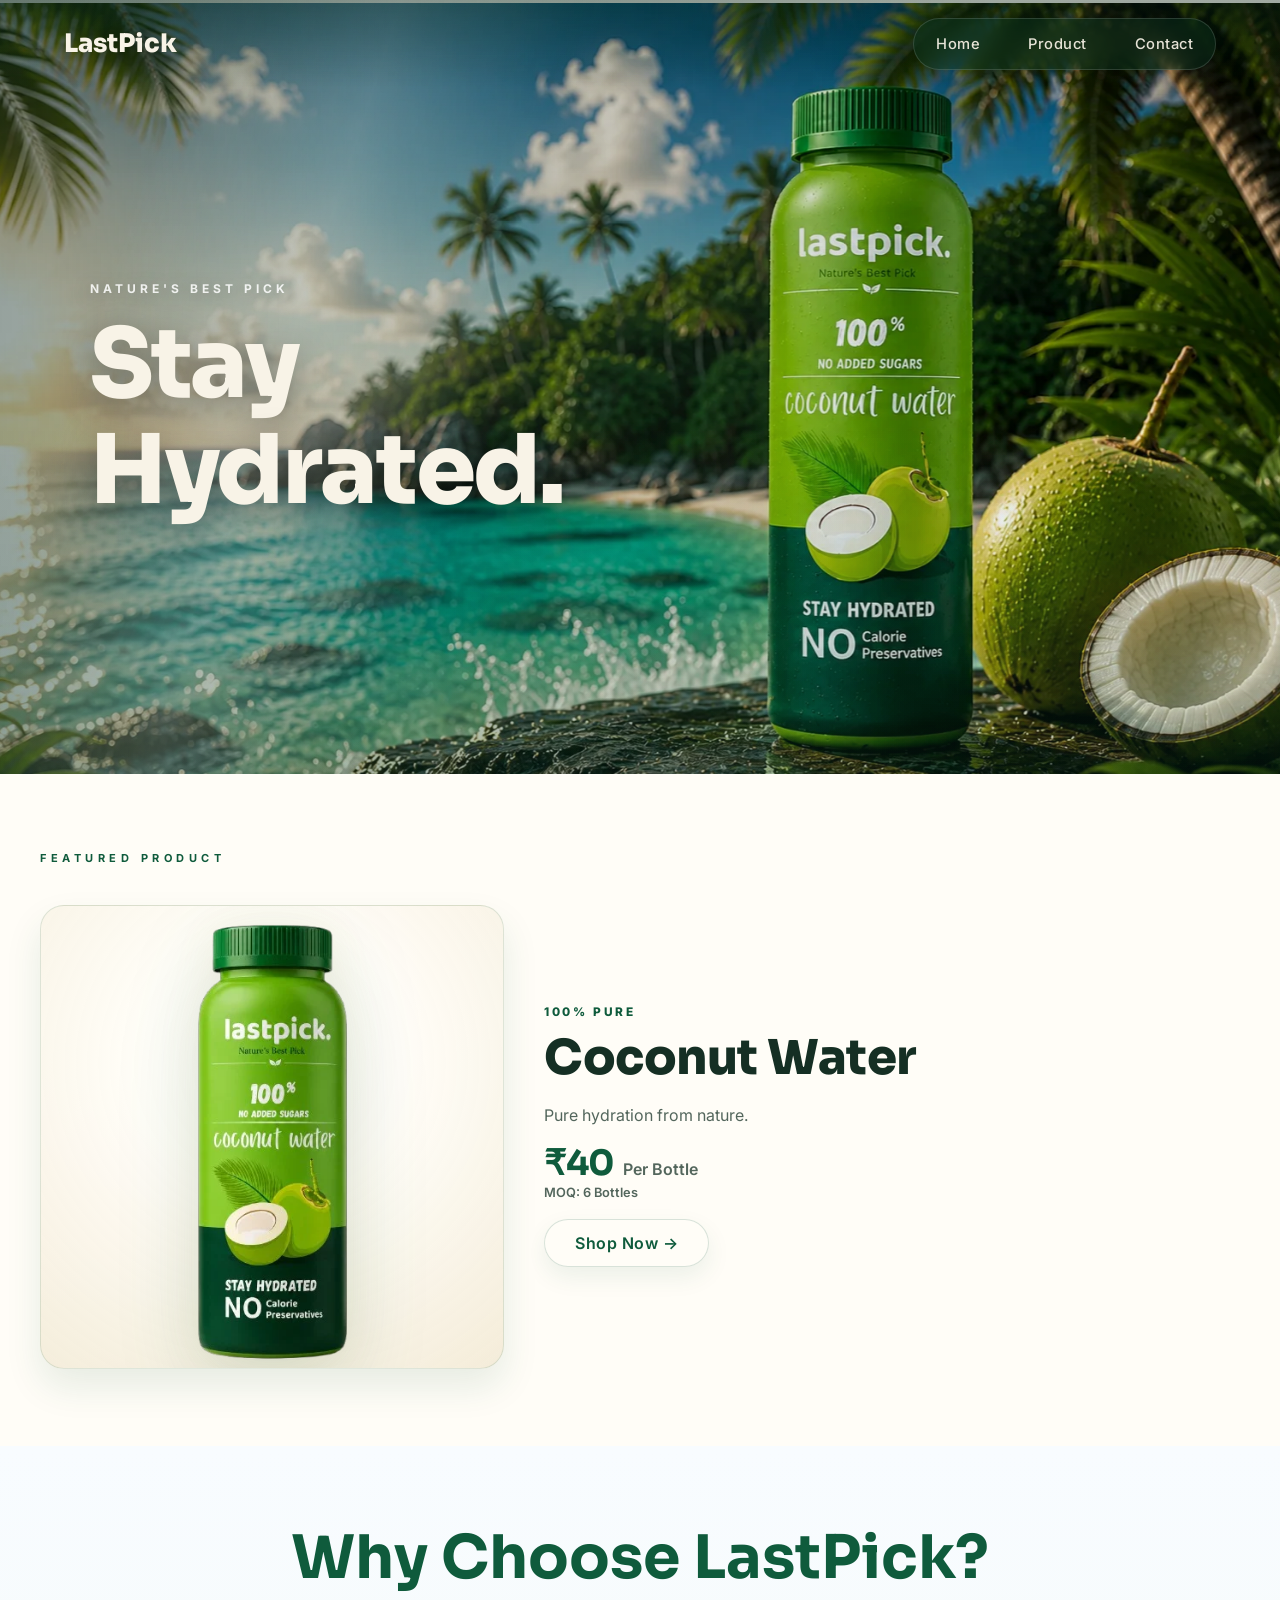
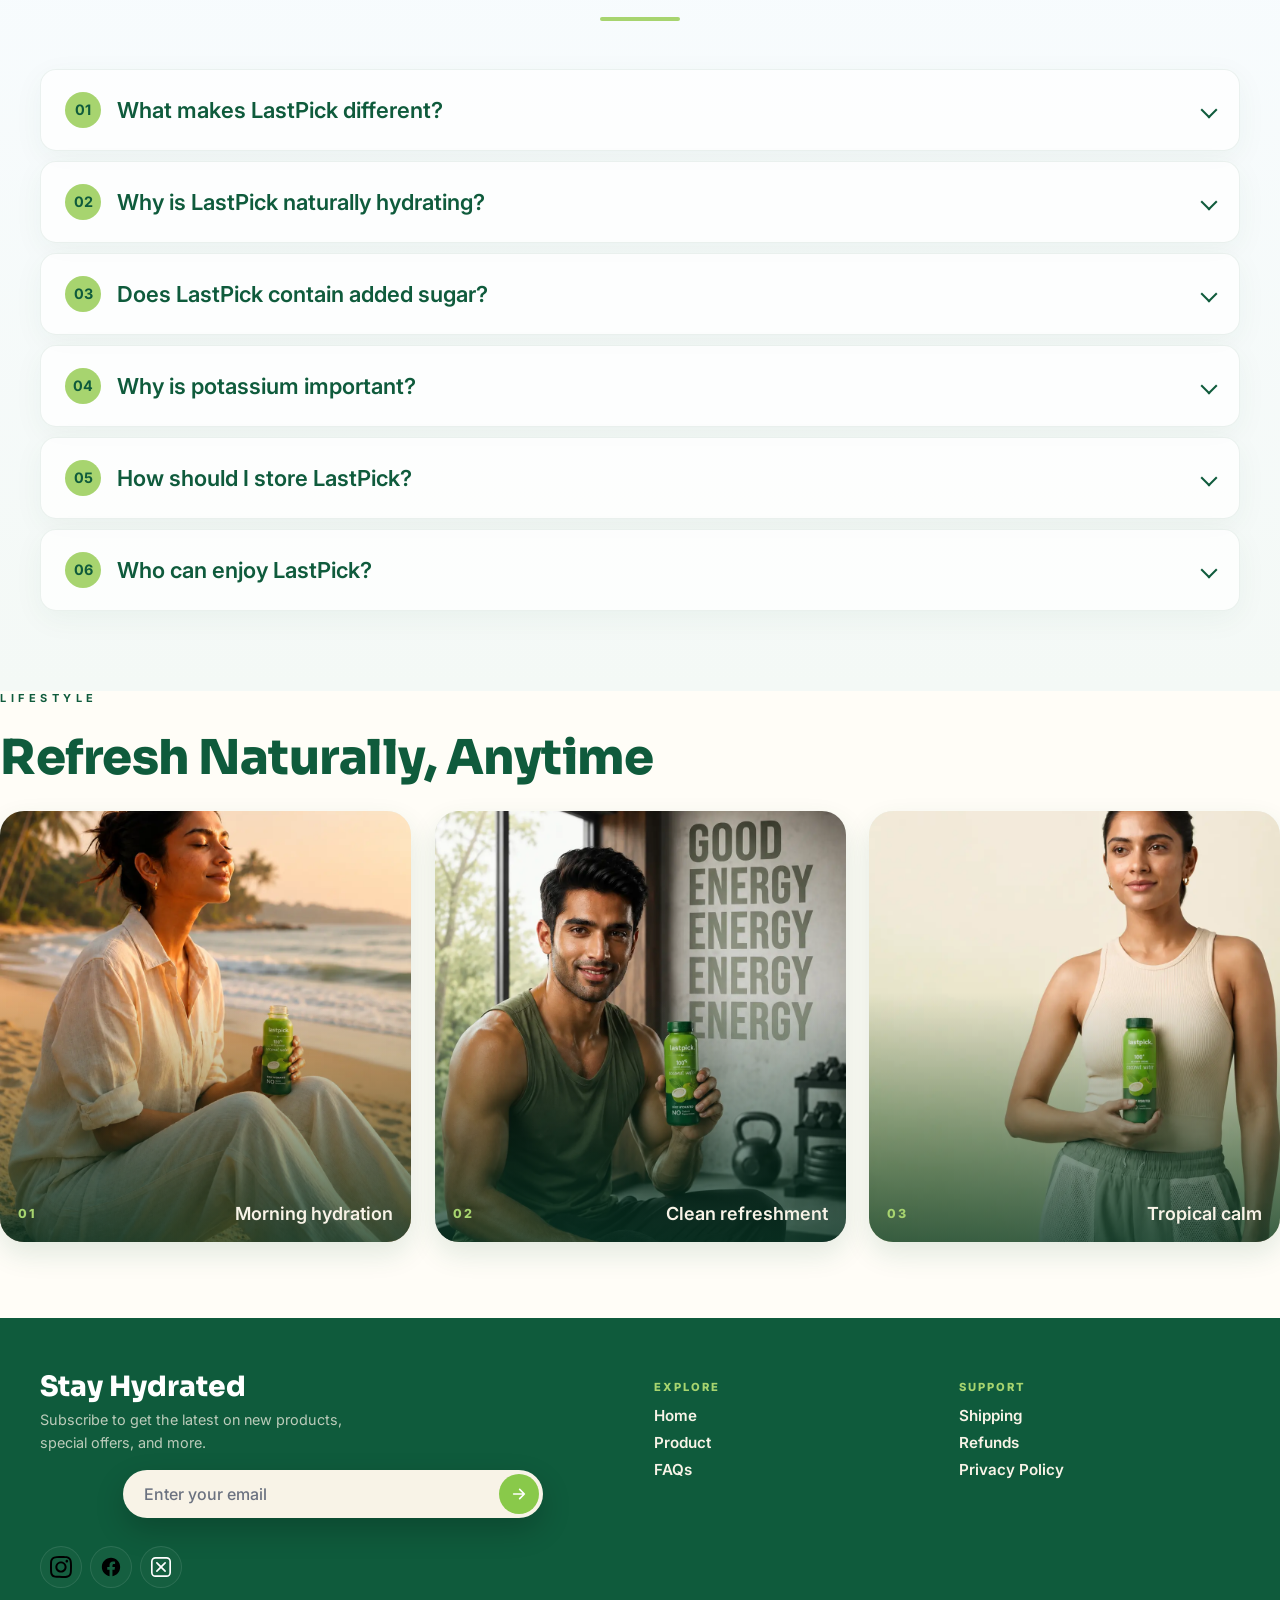
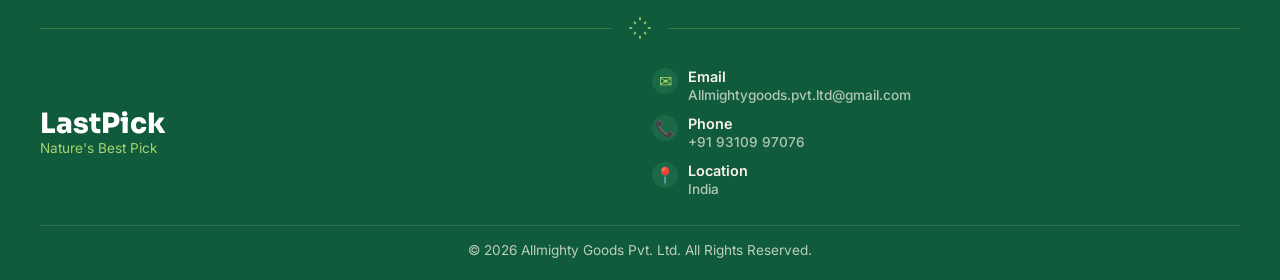
==== commit 57364110: "Refine product page and animations" ====
--- a/index.html
+++ b/index.html
@@ -154,14 +154,14 @@
             </a>
           </div>
           <div class="product-copy">
-            <a href="product.html" class="product-heading-link"><h2 class="product-heading">100% Pure Coconut Water</h2></a> <!-- Label moved above -->
-            <p class="product-tagline">Naturally sweet, packed with electrolytes, and refreshingly pure. The perfect daily hydration.</p>
+            <span class="product-eyebrow">100% Pure</span>
+            <a href="product.html" class="product-heading-link"><h2 class="product-heading">Coconut Water</h2></a>
+            <p class="product-tagline">Pure hydration from nature.</p>
             <div class="product-buy">
               <div class="price-wrapper">
                 <span class="price">&#8377;40</span>
                 <span class="price-unit">Per Bottle</span>
-                <p class="moq-note">Minimum Order: 6 Bottles</p>
-                <p class="pack-savings-note">Bundle savings available.</p>
+                <p class="moq-note">MOQ: 6 Bottles</p>
               </div>
               <a class="button button-tertiary" href="product.html">Shop Now &rarr;</a>
             </div>
@@ -243,4 +243,4 @@
 
   <script src="script.js" defer></script>
 </body>
-</html>+</html>
--- a/styles.css
+++ b/styles.css
@@ -14,6 +14,7 @@
   /* Layout */
   --container: 1280px;
   --gutter: clamp(1rem, 4vw, 2.5rem); /* 16px -> 40px */
+  --header-height: 72px; /* Default header height for calculations */
   --section-y: clamp(3rem, 6vw, 5rem); /* 48px -> 80px */
 
   /* Spacing Scale */
@@ -221,7 +222,7 @@
 .hero-content {
   align-self: center;
   width: min(220px, calc(100% - (var(--gutter) * 2)));
-  margin-left: clamp(24px, 7vw, 122px);
+  margin-left: clamp(24px, 7vw, 122px);  
   padding-top: 58px;
   color: var(--warm-cream);
   opacity: 0;
@@ -252,11 +253,11 @@
 
 .hero h1 {
   max-width: 10ch;
-  margin: 0; /* Removed bottom margin as button is gone */
-  font-size: clamp(3rem, 7vw, 5.5rem); /* Restored font size for impact */
+  margin: 0 0 28px;
+  font-size: clamp(3.45rem, 7vw, 6.2rem);
   font-weight: 800;
-  letter-spacing: -0.02em; /* Tightened letter spacing */
-  line-height: 0.98; /* Adjusted for tighter feel */
+  letter-spacing: 0;
+  line-height: 0.98;
   text-shadow: 0 8px 34px rgba(0, 0, 0, 0.36);
 }
 
@@ -302,14 +303,19 @@
 }
 
 .button-tertiary {
-  border: 1px solid var(--line);
-  background: transparent;
+  min-height: 48px;
+  border: 1px solid rgba(15, 91, 60, 0.16);
+  background: rgba(255, 253, 247, 0.54);
   color: var(--dark-green);
+  padding: 13px 30px;
+  box-shadow: 0 10px 24px rgba(15, 91, 60, 0.08);
 }
 
 .button-tertiary:hover {
   background: var(--warm-cream);
-  border-color: var(--muted);
+  border-color: rgba(15, 91, 60, 0.28);
+  box-shadow: 0 16px 30px rgba(15, 91, 60, 0.14);
+  transform: translateY(-2px);
 }
 
 .product-highlight,
@@ -337,6 +343,10 @@
   .product-grid {
     grid-template-columns: minmax(0, 0.8fr) minmax(0, 1.2fr);
     gap: var(--space-xxl);
+  }
+
+  .product-highlight .product-grid {
+    gap: clamp(28px, 4vw, 40px);
   }
 }
 
@@ -366,17 +376,20 @@
 .image-frame img[src$="bottle-200ml.webp"] {
   transform: scale(1.15);
 }
-.product-details-section .image-frame img {
-  transform: scale(1.2); /* Increased image size */
-  filter: drop-shadow(0 2px 24px rgba(167, 212, 111, 0.5)); /* Soft green glow */
-}
+
 /* New style for the premium homepage bottle */
+.product-highlight .image-frame {
+  background:
+    radial-gradient(circle at 50% 34%, rgba(255, 255, 255, 0.98) 0%, rgba(255, 253, 247, 0.94) 38%, rgba(244, 236, 217, 0.86) 100%),
+    linear-gradient(135deg, #fffdf7 0%, #f4ecd9 100%);
+  box-shadow: 0 18px 36px rgba(15, 91, 60, 0.10);
+}
+
 .product-highlight .image-frame img[src$="featured-bottle.webp"] {
-  /* Increased bottle size by ~14% (1.2 / 1.05) */
-  transform: scale(1.2);
+  transform: scale(1.32);
   filter:
-    drop-shadow(0 2px 24px var(--leaf-green)) /* Subtle green glow */
-    drop-shadow(0 28px 35px rgba(15, 91, 60, 0.22)); /* Softer, more natural shadow */
+    drop-shadow(0 18px 30px rgba(15, 91, 60, 0.16))
+    drop-shadow(0 3px 16px rgba(214, 178, 94, 0.10));
 }
 
 .product-copy {
@@ -386,11 +399,26 @@
   justify-content: center;
 }
 
+.product-highlight .product-copy {
+  gap: 18px;
+}
+
+.product-eyebrow {
+  display: block;
+  margin-bottom: -8px;
+  color: var(--dark-green);
+  font-size: 0.74rem;
+  font-weight: 800;
+  letter-spacing: 0.22em;
+  line-height: 1;
+  text-transform: uppercase;
+}
+
 .product-tagline {
   color: var(--muted);
-  line-height: 1.6;
-  max-width: 55ch;
-  margin: calc(var(--space-xs) * -1) 0 0; /* Reduced negative margin */
+  line-height: 1.55;
+  max-width: 34ch;
+  margin: -2px 0 0;
 }
 
 .product-heading-link,
@@ -435,11 +463,15 @@
   gap: var(--space-lg);
 }
 
+.product-highlight .product-buy {
+  gap: 18px;
+}
+
 .price-wrapper {
   display: grid;
   grid-template-columns: auto 1fr;
   align-items: baseline;
-  gap: 0 var(--space-sm);
+  gap: 4px var(--space-sm);
   width: 100%;
 }
 
@@ -449,6 +481,11 @@
   color: var(--muted);
   grid-column: 1 / -1;
   line-height: 1;
+}
+
+.product-highlight .moq-note {
+  margin: 0;
+  line-height: 1.25;
 }
 .pack-savings-note {
   grid-column: 1 / -1;
@@ -536,24 +573,6 @@
   text-align: center;
 }
 
-.pack-badge {
-  position: absolute;
-  top: 8px;
-  right: 8px;
-  padding: 3px 8px;
-  border-radius: 999px;
-  background: var(--gold);
-  color: var(--deep-green);
-  font-size: 0.65rem;
-  font-weight: 800;
-  letter-spacing: 0.05em;
-  text-transform: uppercase;
-}
-
-.pack-badge.best-value {
-  background: var(--leaf-green);
-}
-
 .pack-card.active {
   outline: 2px solid rgba(167, 212, 111, 0.72);
   outline-offset: 2px;
@@ -568,13 +587,12 @@
 
 .feature-item,
 .feature-card {
-  border-radius: var(--radius-sm);
+  border-radius: var(--radius-md);
 }
 
 .feature-item {
   display: flex;
   min-height: 64px;
-  height: 100%;
   align-items: center;
   gap: var(--space-md);
   background: rgba(15, 91, 60, 0.08);
@@ -740,7 +758,7 @@
 }
 
 .product-details-section {
-  padding: var(--section-y) var(--gutter);
+  padding: calc(var(--header-height) + var(--space-lg)) var(--gutter) var(--section-y);
 }
 
 .product-header {
@@ -784,6 +802,10 @@
   gap: var(--space-lg);
 }
 
+.purchase-controls {
+  margin-top: var(--space-lg);
+}
+
 .quantity-selector {
   display: grid;
   gap: var(--space-sm);
@@ -803,13 +825,12 @@
   border: 1px solid var(--line);
   border-radius: 999px;
   overflow: hidden;
-  background: #fff;
 }
 
 .quantity-input input {
   width: 50px;
   border: 0;
-  text-align: center;  font-weight: 700;
+  text-align: center;
   background: transparent;
   -moz-appearance: textfield;
 }
@@ -823,15 +844,10 @@
   height: 40px;
   border: 0;
   background: transparent;
-  color: var(--dark-green);
+  color: var(--muted);
   cursor: pointer;
   font-size: 1.2rem;
-  transition: background-color var(--transition-base);
-}
-.quantity-btn:hover:not(:disabled) {
-  background-color: #f0fdf4;
-}
-
+}
 .quantity-btn:disabled {
   opacity: 0.5;
   cursor: not-allowed;
@@ -840,11 +856,8 @@
 
 .product-info-tabs {
   margin-top: var(--space-lg);
-  display: flex;
-  flex-direction: column;
+  display: grid;
   gap: var(--space-lg);
-  border-top: 1px solid var(--line);
-  padding-top: var(--space-lg);
 }
 
 .info-item h4 {
@@ -854,21 +867,12 @@
   color: var(--dark-green);
 }
 
-.info-item {
-  padding: var(--space-md);
-  border: 1px solid var(--line);
-  border-radius: var(--radius-sm);
-  background: #fff;
-}
-
-.info-item p,
-.nutrition-list {
+.info-item p, .nutrition-list {
   margin: 0;
   padding: 0;
   list-style: none;
   color: var(--muted);
   line-height: 1.6;
-  font-size: 0.9rem;
 }
 
 .price-subtitle {
@@ -877,10 +881,6 @@
   font-size: 0.9rem;
   font-weight: 600;
   color: var(--muted);
-}
-
-.price-details {
-  display: contents; /* Allows children to participate in the parent grid */
 }
 
 .price-note {
@@ -893,20 +893,6 @@
   font-size: 0.75rem;
   font-weight: 700;
   text-align: center;
-}
-
-.trust-badges {
-  grid-column: 1 / -1;
-  display: flex;
-  flex-wrap: wrap;
-  gap: var(--space-sm) var(--space-md);
-  margin-top: var(--space-sm);
-}
-.trust-badge {
-  font-size: 0.8rem;
-  font-weight: 600;
-  color: var(--muted);
-  white-space: nowrap;
 }
 
 .moq-badge-premium {
@@ -947,16 +933,264 @@
     transform: translateY(4px);
 }
 
-.button-secondary {
-  background: linear-gradient(180deg, var(--dark-green) 0%, var(--deep-green) 100%);
-  box-shadow: 0 1px 2px rgba(0,0,0,.05), inset 0 1px 1px rgba(255,255,255,.1);
-}
-.button-secondary:hover {
-  background: linear-gradient(180deg, #146e44 0%, var(--deep-green) 100%);
-  box-shadow: 0 10px 20px -5px rgba(15, 91, 60, 0.3), inset 0 1px 1px rgba(255,255,255,.1);
-  transform: translateY(-2px);
-}
-
+.product-details-section {
+  padding: calc(var(--header-height) + 32px) var(--gutter) clamp(44px, 5vw, 64px);
+}
+
+@media (min-width: 1024px) {
+  .product-details-section .product-grid {
+    gap: clamp(28px, 4vw, 40px);
+  }
+}
+
+.product-details-section .product-copy {
+  gap: 18px;
+}
+
+.product-details-section .product-header {
+  gap: 8px;
+  padding-top: clamp(8px, 1.3vw, 18px);
+}
+
+.product-details-section .section-label,
+.product-details-section .product-eyebrow {
+  line-height: 1;
+}
+
+.product-details-section .product-eyebrow {
+  margin: -2px 0 -4px;
+  font-size: 0.72rem;
+  letter-spacing: 0.2em;
+}
+
+.product-details-section .product-heading {
+  max-width: 11ch;
+  font-size: clamp(1.75rem, 3vw, 2.6rem);
+  line-height: 1.05;
+}
+
+.product-details-section .image-frame {
+  position: relative;
+  min-height: clamp(340px, 40vw, 500px);
+  background:
+    radial-gradient(circle at 50% 32%, rgba(255, 255, 255, 0.98) 0%, rgba(255, 253, 247, 0.95) 42%, rgba(244, 236, 217, 0.86) 100%),
+    linear-gradient(135deg, #fffdf7 0%, #f4ecd9 100%);
+  box-shadow: 0 18px 38px rgba(15, 91, 60, 0.10);
+}
+
+.product-details-section .image-frame img {
+  padding: clamp(14px, 3vw, 38px);
+  transform: scale(1.1);
+  filter:
+    drop-shadow(0 18px 28px rgba(15, 91, 60, 0.14))
+    drop-shadow(0 4px 16px rgba(214, 178, 94, 0.10));
+}
+
+.product-details-section .image-frame img[src$="bottle-200ml.webp"] {
+  transform: scale(1.22);
+}
+
+.product-page-badge {
+  position: absolute;
+  top: 16px;
+  left: 16px;
+  z-index: 2;
+  display: inline-flex;
+  align-items: center;
+  justify-content: center;
+  min-height: 30px;
+  border: 1px solid rgba(15, 91, 60, 0.12);
+  border-radius: 999px;
+  background: rgba(255, 253, 247, 0.9);
+  color: var(--dark-green);
+  padding: 6px 12px;
+  font-size: 0.72rem;
+  font-weight: 800;
+  letter-spacing: 0.08em;
+  line-height: 1;
+  text-transform: uppercase;
+  box-shadow: 0 10px 24px rgba(15, 91, 60, 0.12);
+  -webkit-backdrop-filter: blur(8px);
+  backdrop-filter: blur(8px);
+  transition: opacity 300ms ease, transform 300ms ease;
+}
+
+.product-details-section .pack-selector {
+  gap: 10px;
+}
+
+.product-details-section .pack-heading {
+  font-size: 0.74rem;
+  letter-spacing: 0.14em;
+}
+
+.product-details-section .pack-cards {
+  gap: 10px;
+}
+
+.product-details-section .pack-card {
+  min-height: 104px;
+  gap: 6px;
+  padding: 8px 6px;
+  border-radius: 14px;
+}
+
+.product-details-section .pack-card img {
+  width: 58px;
+  height: 58px;
+}
+
+.product-details-section .pack-label {
+  font-size: 0.74rem;
+}
+
+.product-details-section .purchase-controls {
+  align-items: flex-start;
+  gap: 14px 18px;
+  margin-top: 0;
+}
+
+.product-details-section .quantity-selector {
+  gap: 6px;
+  padding-top: 4px;
+}
+
+.product-details-section .quantity-label {
+  font-size: 0.72rem;
+  letter-spacing: 0.12em;
+}
+
+.product-details-section .quantity-input input {
+  width: 44px;
+}
+
+.product-details-section .quantity-btn {
+  width: 38px;
+  height: 38px;
+  font-size: 1.05rem;
+}
+
+.product-details-section #product-buy-wrapper {
+  display: grid;
+  flex: 1 1 220px;
+  max-width: 280px;
+  align-items: start;
+  justify-items: start;
+  gap: 6px;
+}
+
+.product-details-section .price {
+  align-self: start;
+  font-size: clamp(2rem, 4vw, 2.75rem);
+  line-height: 0.95;
+}
+
+.product-details-section .price-details {
+  display: grid;
+  gap: 0;
+}
+
+.product-details-section .price-subtitle {
+  margin: 0;
+  font-size: 0.9rem;
+  line-height: 1.35;
+}
+
+.product-details-section .price-note,
+.product-details-section .moq-badge-premium {
+  display: none;
+}
+
+.product-details-section .trust-badges {
+  display: flex;
+  flex-wrap: wrap;
+  gap: 6px;
+}
+
+.product-details-section .trust-badge {
+  color: var(--dark-green);
+  font-size: 0.82rem;
+  font-weight: 700;
+  line-height: 1.35;
+}
+
+.product-details-section #buy-now-btn {
+  min-height: 44px;
+  margin-top: 6px;
+  padding: 12px 24px;
+  opacity: 1;
+  pointer-events: auto;
+  transform: none;
+}
+
+.product-details-section .product-info-tabs {
+  margin-top: 8px;
+  gap: 14px;
+}
+
+.product-details-section .product-icons {
+  grid-template-columns: repeat(4, minmax(0, 1fr));
+  gap: 10px;
+}
+
+.product-details-section .feature-item {
+  min-height: 44px;
+  justify-content: center;
+  gap: 8px;
+  border: 1px solid rgba(15, 91, 60, 0.08);
+  border-radius: 999px;
+  background: rgba(255, 253, 247, 0.72);
+  padding: 8px 10px;
+  font-size: 0.78rem;
+  line-height: 1.2;
+  box-shadow: 0 8px 18px rgba(15, 91, 60, 0.06);
+}
+
+.product-details-section .feature-icon {
+  width: 22px;
+  height: 22px;
+  flex: 0 0 22px;
+  font-size: 0.72rem;
+}
+
+.product-details-section .info-item h4 {
+  margin-bottom: 6px;
+  font-size: 0.92rem;
+}
+
+.product-details-section .info-item p,
+.product-details-section .nutrition-list {
+  font-size: 0.9rem;
+  line-height: 1.45;
+}
+
+.product-details-section .nutrition-list {
+  display: grid;
+  max-width: 380px;
+}
+
+.product-details-section .nutrition-list li {
+  display: grid;
+  grid-template-columns: minmax(0, 1fr) auto;
+  gap: 18px;
+  border-bottom: 1px solid rgba(15, 91, 60, 0.08);
+  padding: 7px 0;
+}
+
+.product-details-section .nutrition-list li:first-child {
+  padding-top: 0;
+}
+
+.product-details-section .nutrition-list li:last-child {
+  border-bottom: 0;
+  padding-bottom: 0;
+}
+
+.product-details-section .nutrition-list span:last-child {
+  color: var(--dark-green);
+  font-weight: 700;
+  text-align: right;
+}
 
 .lifestyle-gallery {
   background: var(--cream);
@@ -1095,7 +1329,8 @@
   position: relative;
   display: flex;
   max-width: 420px;
-  width: 100%; /* Ensure form shrinks on smaller screens */
+  width: 90%; /* Constrain width on mobile */
+  margin-inline: auto; /* Center the form */
   box-shadow: 0 12px 30px rgba(0, 0, 0, 0.2);
   border-radius: 999px;
 }
@@ -1242,7 +1477,6 @@
   font-size: 0.85rem;
   font-weight: 500;
   color: rgba(248, 243, 231, 0.7);
-  line-height: 1.5;
   overflow-wrap: break-word; /* Ensure long text like emails wraps correctly */
   transition: color 0.3s ease, transform 0.3s ease;
 }
@@ -1319,6 +1553,339 @@
 .policy-updated {
   color: var(--dark-green);
   font-weight: 800;
+}
+
+/* ========================================================= */
+/* Premium Motion Layer                                      */
+/* ========================================================= */
+
+body {
+  animation: pageFadeIn 560ms cubic-bezier(0.2, 0.8, 0.2, 1) both;
+}
+
+[data-animate] {
+  opacity: 0;
+  transform: translate3d(0, 18px, 0);
+  transition:
+    opacity 700ms cubic-bezier(0.2, 0.8, 0.2, 1),
+    transform 700ms cubic-bezier(0.2, 0.8, 0.2, 1);
+  will-change: opacity, transform;
+}
+
+[data-animate].visible {
+  opacity: 1;
+  transform: translate3d(0, 0, 0);
+}
+
+.hero {
+  --hero-pointer-x: 0px;
+  --hero-pointer-y: 0px;
+  --hero-parallax-y: 0px;
+}
+
+.hero::after {
+  position: absolute;
+  inset: -20%;
+  z-index: -1;
+  content: "";
+  pointer-events: none;
+  opacity: 0;
+  transform: translate3d(-18%, 0, 0) rotate(8deg);
+  background: linear-gradient(100deg, transparent 38%, rgba(255, 255, 255, 0.18) 48%, transparent 58%);
+  transition: opacity 700ms ease;
+  will-change: opacity, transform;
+}
+
+.hero-bg {
+  opacity: 0;
+  transform: translate3d(
+      calc(var(--hero-pointer-x) * -1),
+      calc(var(--hero-parallax-y) + (var(--hero-pointer-y) * -1) + 18px),
+      0
+    )
+    scale(1.04);
+  transition:
+    opacity 900ms cubic-bezier(0.2, 0.8, 0.2, 1),
+    transform 900ms cubic-bezier(0.2, 0.8, 0.2, 1);
+  animation: heroBottleIntro 900ms cubic-bezier(0.2, 0.8, 0.2, 1) both;
+  will-change: opacity, transform;
+}
+
+.hero-content.visible .eyebrow {
+  animation: motionFadeUp 700ms cubic-bezier(0.2, 0.8, 0.2, 1) both;
+}
+
+.hero-word {
+  display: inline-block;
+  opacity: 0;
+  transform: translate3d(0, 0.38em, 0);
+}
+
+.hero-content.visible .hero-word {
+  animation: motionFadeUp 780ms cubic-bezier(0.2, 0.8, 0.2, 1) both;
+  animation-delay: calc(110ms + (var(--stagger-index) * 110ms));
+}
+
+.hero-floating::after {
+  opacity: 1;
+  animation: heroHighlight 6.8s ease-in-out infinite;
+}
+
+.hero-floating .hero-bg {
+  opacity: 1;
+  animation: heroFloat 7.5s ease-in-out infinite;
+}
+
+.product-highlight .product-grid > .section-label,
+.product-highlight .product-image,
+.product-highlight .product-eyebrow,
+.product-highlight .product-heading-link,
+.product-highlight .product-tagline,
+.product-highlight .price-wrapper,
+.product-highlight .button,
+.product-details-section .product-header > *,
+.product-details-section .pack-selector,
+.product-details-section .purchase-controls,
+.product-details-section .product-info-tabs > *,
+.product-details-section .price,
+.product-icons .feature-item,
+.accordion-item,
+.mobile-footer-section,
+.mobile-footer-row,
+.mobile-footer-divider,
+.mobile-footer-brand-section,
+.mobile-footer-bottom,
+.mobile-footer-social .social-link-mobile {
+  opacity: 0;
+  transform: translate3d(0, 14px, 0);
+  transition:
+    opacity 650ms cubic-bezier(0.2, 0.8, 0.2, 1),
+    transform 650ms cubic-bezier(0.2, 0.8, 0.2, 1);
+  transition-delay: calc(var(--stagger-index, 0) * 70ms);
+  will-change: opacity, transform;
+}
+
+.product-highlight .product-image {
+  transform: translate3d(-18px, 0, 0);
+}
+
+.product-highlight .price-wrapper,
+.product-details-section .price {
+  transform: translate3d(0, 10px, 0) scale(0.96);
+  transform-origin: left center;
+}
+
+.product-highlight .product-grid.visible > .section-label,
+.product-highlight .product-grid.visible .product-image,
+.product-highlight .product-grid.visible .product-eyebrow,
+.product-highlight .product-grid.visible .product-heading-link,
+.product-highlight .product-grid.visible .product-tagline,
+.product-highlight .product-grid.visible .price-wrapper,
+.product-highlight .product-grid.visible .button,
+.product-details-section .product-grid.visible .product-header > *,
+.product-details-section .product-grid.visible .pack-selector,
+.product-details-section .product-grid.visible .purchase-controls,
+.product-details-section .product-grid.visible .product-info-tabs > *,
+.product-details-section .product-grid.visible .feature-item,
+.product-details-section .product-grid.visible .price,
+.faq-accordion-inner.visible .accordion-item,
+.mobile-footer-wrapper.visible .mobile-footer-section,
+.mobile-footer-wrapper.visible .mobile-footer-row,
+.mobile-footer-wrapper.visible .mobile-footer-divider,
+.mobile-footer-wrapper.visible .mobile-footer-brand-section,
+.mobile-footer-wrapper.visible .mobile-footer-bottom,
+.mobile-footer-wrapper.visible .mobile-footer-social .social-link-mobile {
+  opacity: 1;
+  transform: translate3d(0, 0, 0) scale(1);
+}
+
+.button {
+  position: relative;
+  overflow: hidden;
+  isolation: isolate;
+}
+
+.button:hover {
+  transform: translate3d(0, -2px, 0);
+}
+
+.feature-item:hover,
+.pack-card:hover,
+.social-link-mobile:hover {
+  transform: translate3d(0, -4px, 0);
+}
+
+.feature-item,
+.pack-card,
+.social-link-mobile {
+  will-change: transform;
+}
+
+.feature-item {
+  position: relative;
+}
+
+.feature-item::after {
+  position: absolute;
+  inset: 0;
+  content: "";
+  border-radius: inherit;
+  box-shadow: 0 14px 26px rgba(15, 91, 60, 0.12);
+  opacity: 0;
+  pointer-events: none;
+  transition: opacity var(--transition-base);
+}
+
+.feature-item:hover::after {
+  opacity: 1;
+}
+
+.gallery-card {
+  transition:
+    opacity 700ms cubic-bezier(0.2, 0.8, 0.2, 1),
+    transform 700ms cubic-bezier(0.2, 0.8, 0.2, 1);
+}
+
+.gallery-caption {
+  opacity: 0;
+  transform: translate3d(0, 10px, 0);
+  transition:
+    opacity 520ms cubic-bezier(0.2, 0.8, 0.2, 1),
+    transform 520ms cubic-bezier(0.2, 0.8, 0.2, 1);
+  transition-delay: 160ms;
+}
+
+.gallery-card.visible .gallery-caption,
+.gallery-card:hover .gallery-caption {
+  opacity: 1;
+  transform: translate3d(0, 0, 0);
+}
+
+.accordion-content {
+  opacity: 0;
+  transform: translate3d(0, -8px, 0);
+  transition:
+    opacity 260ms cubic-bezier(0.2, 0.8, 0.2, 1),
+    transform 260ms cubic-bezier(0.2, 0.8, 0.2, 1);
+}
+
+.accordion-item.open .accordion-content {
+  opacity: 1;
+  transform: translate3d(0, 0, 0);
+}
+
+.subscribe-form input {
+  transition:
+    opacity var(--transition-base),
+    transform var(--transition-base);
+}
+
+.subscribe-form input:focus {
+  transform: translate3d(0, -1px, 0);
+}
+
+.subscribe-form button {
+  overflow: hidden;
+  isolation: isolate;
+}
+
+.tap-ripple {
+  position: absolute;
+  z-index: 0;
+  border-radius: 999px;
+  background: rgba(255, 255, 255, 0.38);
+  opacity: 0;
+  pointer-events: none;
+  transform: scale(0);
+  animation: rippleOut 620ms cubic-bezier(0.2, 0.8, 0.2, 1);
+}
+
+@keyframes pageFadeIn {
+  from {
+    opacity: 0;
+  }
+  to {
+    opacity: 1;
+  }
+}
+
+@keyframes motionFadeUp {
+  from {
+    opacity: 0;
+    transform: translate3d(0, 0.45em, 0);
+  }
+  to {
+    opacity: 1;
+    transform: translate3d(0, 0, 0);
+  }
+}
+
+@keyframes heroBottleIntro {
+  from {
+    opacity: 0;
+    transform: translate3d(
+        calc(var(--hero-pointer-x) * -1),
+        calc(var(--hero-parallax-y) + (var(--hero-pointer-y) * -1) + 18px),
+        0
+      )
+      scale(1.04);
+  }
+  to {
+    opacity: 1;
+    transform: translate3d(
+        calc(var(--hero-pointer-x) * -1),
+        calc(var(--hero-parallax-y) + (var(--hero-pointer-y) * -1)),
+        0
+      )
+      scale(1.04);
+  }
+}
+
+@keyframes heroFloat {
+  0%,
+  100% {
+    transform: translate3d(
+        calc(var(--hero-pointer-x) * -1),
+        calc(var(--hero-parallax-y) + (var(--hero-pointer-y) * -1) - 4px),
+        0
+      )
+      scale(1.04);
+  }
+  50% {
+    transform: translate3d(
+        calc(var(--hero-pointer-x) * -1),
+        calc(var(--hero-parallax-y) + (var(--hero-pointer-y) * -1) + 4px),
+        0
+      )
+      scale(1.04);
+  }
+}
+
+@keyframes heroHighlight {
+  0%,
+  18% {
+    transform: translate3d(-22%, 0, 0) rotate(8deg);
+    opacity: 0;
+  }
+  42% {
+    opacity: 0.62;
+  }
+  62%,
+  100% {
+    transform: translate3d(22%, 0, 0) rotate(8deg);
+    opacity: 0;
+  }
+}
+
+@keyframes rippleOut {
+  0% {
+    opacity: 0.42;
+    transform: scale(0);
+  }
+  100% {
+    opacity: 0;
+    transform: scale(2.35);
+  }
 }
 
 @media (max-width: 1024px) {
@@ -1452,6 +2019,7 @@
 
 @media (max-width: 680px) {
   .site-header {
+    --header-height: 68px;
     justify-content: center;
     padding: 16px 18px;
   }
@@ -1516,7 +2084,7 @@
     align-self: start;
     width: min(180px, calc(100% - 110px)); /* Reduced width to constrain text */
     margin: 0 auto 0 20px;
-    padding-top: 88px;
+    padding-top: calc(var(--header-height) + 20px); /* Dynamic padding */
     text-align: left;
   }
 
@@ -1529,9 +2097,9 @@
 
   .hero h1 {
     max-width: 8ch;
-    margin: 0; /* Removed bottom margin */
+    margin: 0;
     font-size: clamp(2.5rem, 10vw, 3rem); /* Approx 40px on mobile */
-    line-height: 1.0; /* Adjusted for tighter feel */
+    line-height: 1.02;
   }
 
   .site-header .brand {
@@ -1551,8 +2119,8 @@
   .faq-accordion-section,
   .lifestyle-gallery {
     /* Standardized mobile section spacing */
-    padding-top: 24px;
-    padding-bottom: 24px;
+    padding-top: 48px;
+    padding-bottom: 48px;
   }
 
   .product-grid {
@@ -1570,7 +2138,7 @@
 
   /* Increase featured bottle size on mobile */
   .product-highlight .image-frame img[src$="featured-bottle.webp"] {
-    transform: scale(1.0); /* Reduced image size by ~13% for better balance */
+    transform: scale(1.26);
   }
 
   .product-copy {
@@ -1584,23 +2152,20 @@
   }
 
   .product-buy {
-    display: flex;
-    flex-direction: column;
-    align-items: center;
-    gap: var(--space-lg);
+    display: grid;
+    grid-template-columns: auto minmax(0, 1fr);
+    width: 100%;
+    align-items: stretch;
+    gap: var(--space-md);
   }
   
   .product-buy .price-wrapper {
     display: flex;
     flex-direction: column;
-    align-items: center;
-    text-align: center;
   }
 
   .product-buy .button {
     width: 100%;
-    max-width: 420px;
-    height: 52px;
   }
 
   .price {
@@ -1616,9 +2181,9 @@
   }
 
   .pack-card {
-    height: 112px;
+    height: 100px;
     min-height: 0;
-    padding: 10px 6px;
+    padding: 8px 6px;
   }
 
   .pack-card img {
@@ -1634,7 +2199,7 @@
 
   .feature-item,
   .feature-card {
-    min-height: 60px;
+    min-height: 56px;
     border-radius: 14px;
     padding: 10px;
     font-size: 0.88rem;
@@ -1661,6 +2226,66 @@
     flex: 0 0 36px;
   }
 
+  .product-details-section {
+    padding-top: calc(var(--header-height) + 24px);
+    padding-bottom: 44px;
+  }
+
+  .product-details-section .product-copy {
+    gap: 16px;
+  }
+
+  .product-details-section .product-heading {
+    font-size: clamp(1.65rem, 7vw, 2.05rem);
+  }
+
+  .product-details-section .image-frame {
+    min-height: clamp(280px, 78vw, 340px);
+  }
+
+  .product-details-section .pack-cards {
+    gap: 8px;
+  }
+
+  .product-details-section .pack-card {
+    min-height: 92px;
+    padding: 7px 5px;
+  }
+
+  .product-details-section .pack-card img {
+    width: 50px;
+    height: 50px;
+  }
+
+  .product-details-section .purchase-controls {
+    gap: 12px;
+  }
+
+  .product-details-section #product-buy-wrapper {
+    max-width: 100%;
+  }
+
+  .product-details-section #buy-now-btn {
+    width: auto;
+  }
+
+  .product-details-section .product-icons {
+    grid-template-columns: repeat(2, minmax(0, 1fr));
+    gap: 8px;
+  }
+
+  .product-details-section .feature-item {
+    min-height: 42px;
+    padding: 8px;
+    font-size: 0.76rem;
+  }
+
+  .product-details-section .feature-icon {
+    width: 20px;
+    height: 20px;
+    flex-basis: 20px;
+  }
+
   .gallery-heading {
     align-items: start;
     flex-direction: column;
@@ -1728,6 +2353,33 @@
 }
 
 @media (max-width: 767px) {
+  .site-footer {
+    padding: 28px var(--gutter) 18px;
+  }
+
+  .mobile-footer-wrapper {
+    max-width: 100%;
+    gap: 18px;
+  }
+
+  .mobile-footer-section,
+  .mobile-footer-row,
+  .mobile-footer-brand-section,
+  .mobile-footer-bottom {
+    min-width: 0;
+  }
+
+  .mobile-footer-heading {
+    font-size: clamp(1.45rem, 6.5vw, 1.65rem);
+  }
+
+  .mobile-footer-subheading {
+    max-width: 100%;
+    margin-bottom: 12px;
+    line-height: 1.5;
+    overflow-wrap: anywhere;
+  }
+
   .faq-accordion-section {
     font-size: 36px;
     margin-bottom: 14px;  } /* Reduced gap below heading */
@@ -1748,57 +2400,107 @@
     line-height: 1.75;
   }
 
+  .subscribe-form {
+    width: 100%;
+    max-width: 360px;
+    margin-inline: 0;
+  }
+
   .subscribe-form input {
-    height: 52px; /* Standardized height */
-    padding: 0 52px 0 18px; /* Adjusted padding for new button size */
+    width: 100%;
+    height: 48px;
+    padding: 0 54px 0 16px;
+    font-size: 0.95rem;
   }
 
   .subscribe-form button {
-    top: 4px;
-    right: 4px;
-    bottom: 4px;
+    top: 2px;
+    right: 2px;
+    bottom: 2px;
     width: 44px;
     height: 44px;
+    min-width: 44px;
+    min-height: 44px;
   }
   .subscribe-form button svg {
-    width: 20px;
+    width: 18px;
   }
 
   .mobile-footer-social {
-    /* Footer internal spacing */
-    gap: var(--space-sm);
+    align-items: center;
+    gap: 10px;
     margin-top: 0;
     margin-bottom: 0;
   }
   .social-link-mobile {
-    width: 38px; /* Reduced icon size */
-    height: 38px; /* Reduced icon size */
+    width: 44px;
+    height: 44px;
+    min-width: 44px;
+    min-height: 44px;
   }
   .social-link-mobile img {
     width: 20px;
     height: 20px;
   }
   .mobile-footer-divider {
-    /* Footer internal spacing */
-    margin: var(--space-md) 0;
+    gap: 12px;
+    margin: 0;
   }
   .divider-icon svg {
     width: 18px; /* Refined: Smaller icon */
     height: 18px; /* Refined: Smaller icon */
   }
+  .mobile-footer-links-grid {
+    min-width: 0;
+    gap: 16px;
+  }
   .mobile-links-col {
-    gap: var(--space-xs); /* Further tightened link spacing */
+    min-width: 0;
+    gap: 6px;
   }
   .mobile-links-heading {
-    margin-bottom: 6px; /* Refined: Adjusted spacing */
-    font-size: 0.65rem; /* Refined: Reduced size */
+    margin-bottom: 4px;
+    font-size: 0.65rem;
+  }
+  .mobile-links-col a {
+    max-width: 100%;
+    line-height: 1.35;
+    overflow-wrap: anywhere;
   }
   .mobile-footer-brand-section {
-    gap: var(--space-md);
+    grid-template-columns: minmax(0, 0.9fr) minmax(0, 1.35fr);
+    gap: 16px;
+    align-items: start;
+  }
+  .brand-logo-mobile,
+  .brand-tagline-mobile {
+    overflow-wrap: anywhere;
+  }
+  .brand-contact {
+    width: 100%;
+    gap: 10px;
+  }
+  .contact-row {
+    width: 100%;
+    min-width: 0;
+  }
+  .contact-details {
+    min-width: 0;
+    max-width: 100%;
+  }
+  .contact-value {
+    display: inline-block;
+    max-width: 100%;
+    line-height: 1.35;
+    overflow-wrap: anywhere;
   }
   .mobile-footer-bottom {
-    /* Footer internal spacing */
-    margin-top: calc(var(--space-sm) * -1);
+    margin-top: 0;
+    padding-top: 14px;
+  }
+  .mobile-footer-bottom p {
+    line-height: 1.5;
+    overflow-wrap: anywhere;
   }
   .policy-shell .site-header {
     padding: 20px var(--gutter) 10px;
@@ -1810,7 +2512,7 @@
     margin-bottom: 20px;
   }
   .mobile-footer-wrapper {
-    gap: 24px; /* Standardized gap */
+    gap: 18px;
   }
 }
 
@@ -1825,8 +2527,8 @@
 
   .hero-content {
     width: min(165px, calc(100% - 100px)); /* Further reduced width */
-    margin-left: 16px;
-    padding-top: 105px;
+    margin-left: 16px;    
+    padding-top: calc(var(--header-height) + 30px);
   }
 
   .eyebrow {
@@ -1853,6 +2555,51 @@
     transition-duration: 0.01ms !important;
     animation-duration: 0.01ms !important;
     animation-iteration-count: 1 !important;
+  }
+
+  body,
+  [data-animate],
+  [data-animate].visible,
+  .hero-word,
+  .hero-content,
+  .product-highlight .product-grid > .section-label,
+  .product-highlight .product-image,
+  .product-highlight .product-eyebrow,
+  .product-highlight .product-heading-link,
+  .product-highlight .product-tagline,
+  .product-highlight .price-wrapper,
+  .product-highlight .button,
+  .product-details-section .product-header > *,
+  .product-details-section .pack-selector,
+  .product-details-section .purchase-controls,
+  .product-details-section .product-info-tabs > *,
+  .product-details-section .price,
+  .product-icons .feature-item,
+  .accordion-item,
+  .accordion-content,
+  .gallery-caption,
+  .mobile-footer-section,
+  .mobile-footer-row,
+  .mobile-footer-divider,
+  .mobile-footer-brand-section,
+  .mobile-footer-bottom,
+  .mobile-footer-social .social-link-mobile {
+    opacity: 1 !important;
+    transform: none !important;
+    animation: none !important;
+    transition: none !important;
+    will-change: auto !important;
+  }
+
+  .hero-bg {
+    opacity: 1 !important;
+    transform: scale(1.01) !important;
+    animation: none !important;
+  }
+
+  .hero::after,
+  .tap-ripple {
+    display: none !important;
   }
 }
 .faq-accordion-section{
@@ -1881,7 +2628,7 @@
 
   /* --- Featured Product --- */
   .product-highlight .image-frame img[src$="featured-bottle.webp"] {
-    transform: scale(1.05); /* ~8% reduction */
+    transform: scale(1.16);
   }
   .product-grid {
     gap: var(--space-md);
@@ -1910,20 +2657,40 @@
 
   /* --- Footer & Newsletter --- */
   .mobile-footer-wrapper {
-    gap: 20px;
+    gap: 16px;
+  }
+  .site-footer {
+    padding-top: 24px;
+    padding-bottom: 16px;
   }
   .subscribe-form input {
-    height: 46px;
-    padding-right: 46px;
+    padding-left: 14px;
+    padding-right: 52px;
   }
   .subscribe-form button {
-    width: 38px;
-    height: 38px;
+    width: 44px;
+    height: 44px;
+  }
+  .mobile-footer-brand-section {
+    grid-template-columns: minmax(0, 0.8fr) minmax(0, 1.55fr);
+    gap: 12px;
+  }
+  .brand-logo-mobile {
+    font-size: 1.45rem;
+  }
+  .brand-tagline-mobile {
+    font-size: 0.8rem;
   }
   .brand-contact {
-    gap: 10px;
+    gap: 8px;
+  }
+  .contact-row {
+    gap: 8px;
+  }
+  .contact-value {
+    font-size: 0.8rem;
   }
   .mobile-footer-links-grid {
-    gap: var(--space-md);
-  }
-}
+    gap: 12px;
+  }
+}
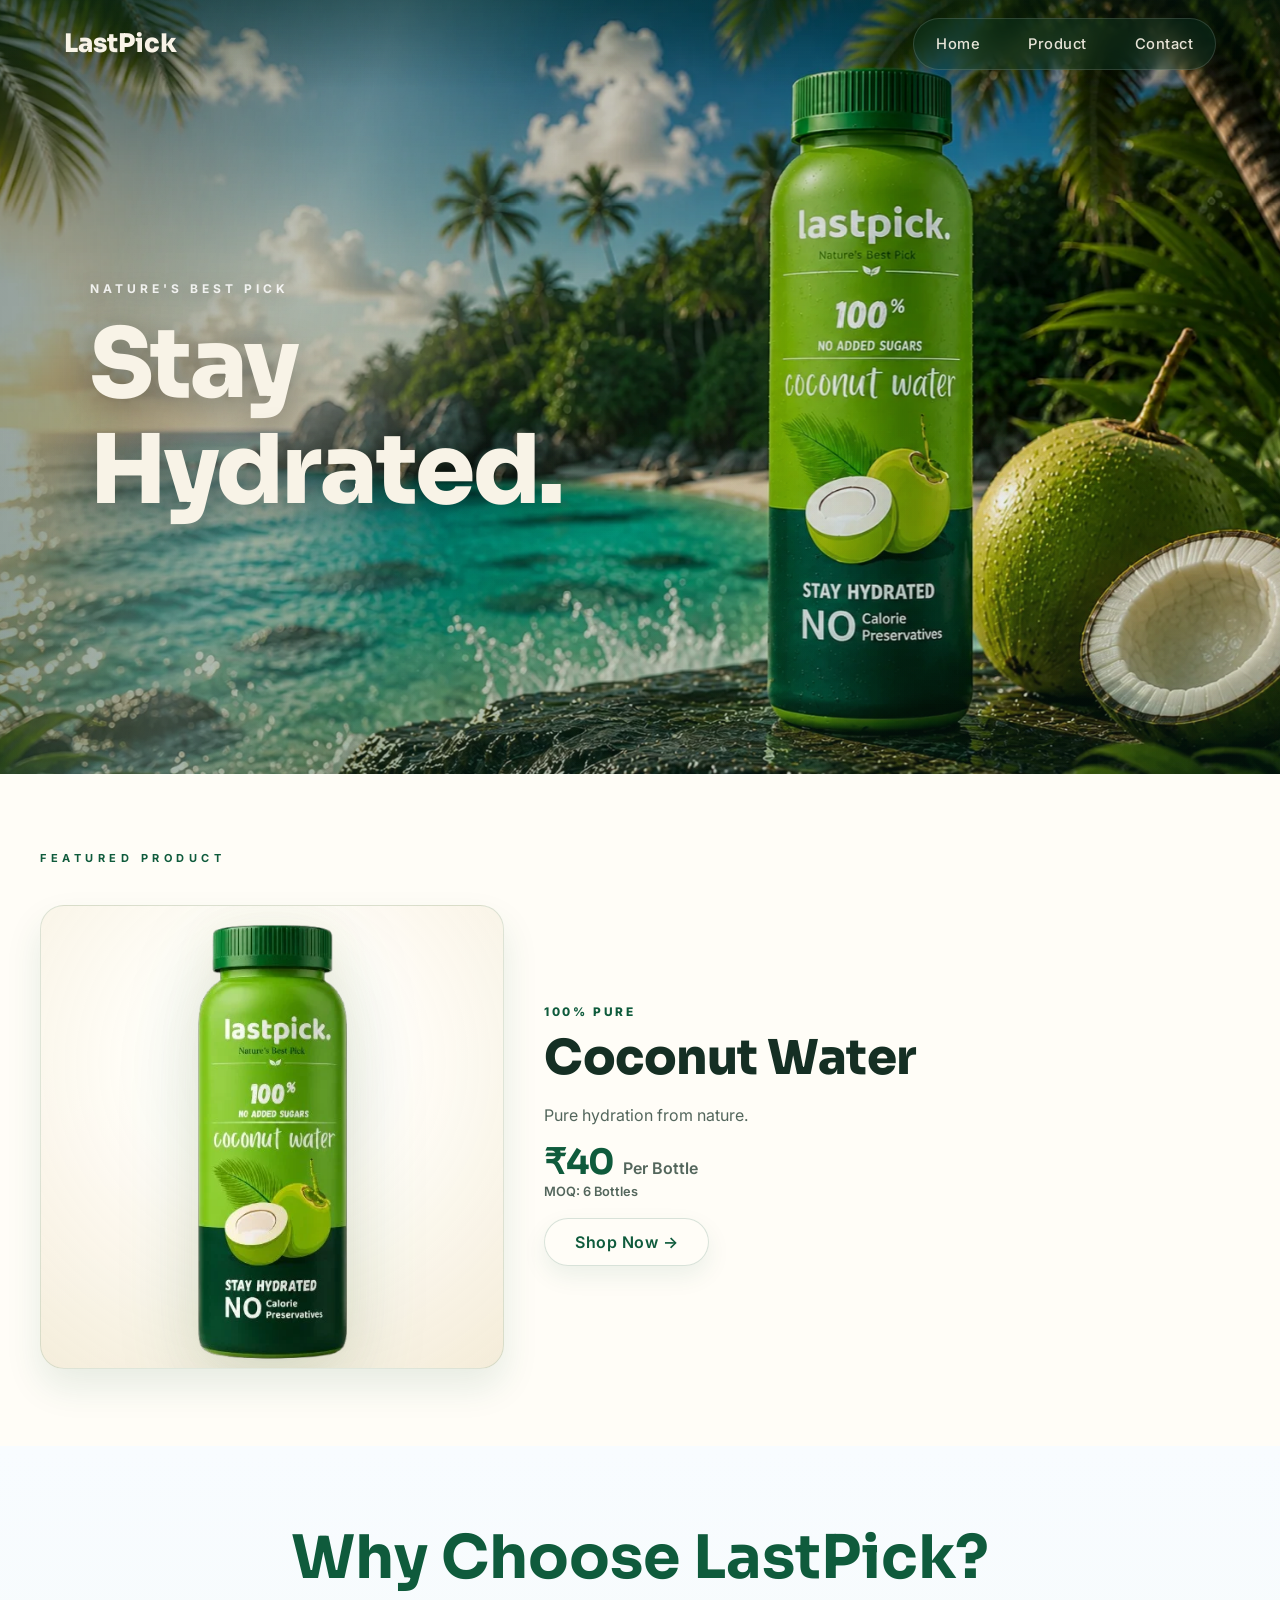
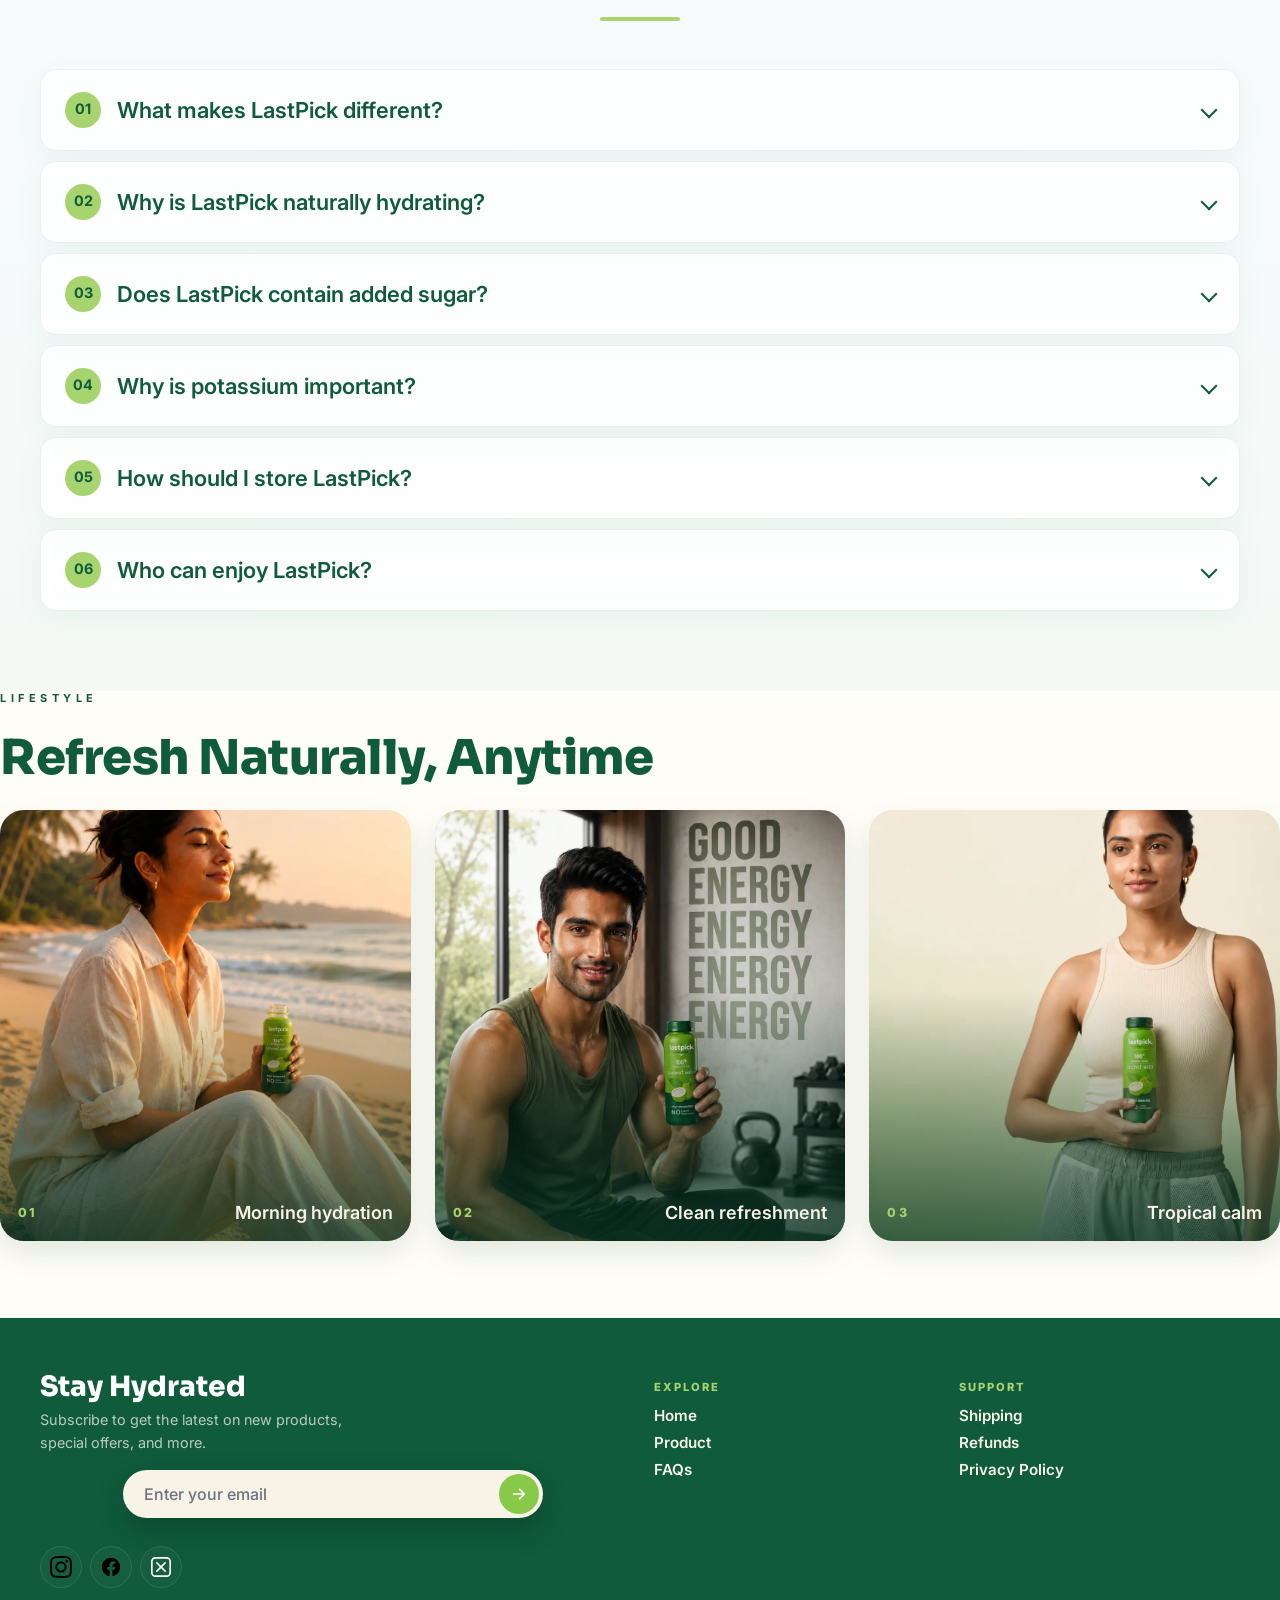
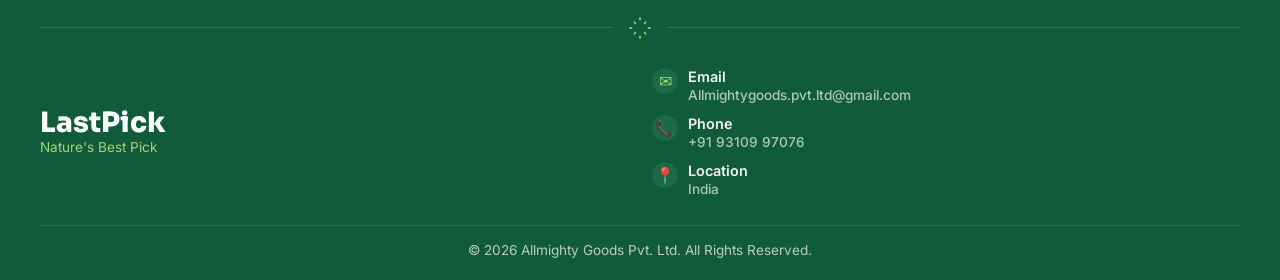
==== commit 51cb8cb5: "Fix NO_FCP Lighthouse rendering issue" ====
--- a/index.html
+++ b/index.html
@@ -21,7 +21,9 @@
   <link rel="preconnect" href="https://fonts.googleapis.com" />
   <link rel="preconnect" href="https://fonts.gstatic.com" crossorigin />
   <link rel="preload" as="image" href="assets/images/hero/hero-bg.webp" />
-  <link href="https://fonts.googleapis.com/css2?family=Inter:wght@400;500;600;700;800&family=Sora:wght@700;800&display=swap" rel="stylesheet" />
+  <link rel="preload" href="https://fonts.googleapis.com/css2?family=Inter:wght@400;500;600;700;800&family=Sora:wght@700;800&display=swap" as="style" />
+  <link href="https://fonts.googleapis.com/css2?family=Inter:wght@400;500;600;700;800&family=Sora:wght@700;800&display=swap" rel="stylesheet" media="print" onload="this.media='all'" />
+  <noscript><link href="https://fonts.googleapis.com/css2?family=Inter:wght@400;500;600;700;800&family=Sora:wght@700;800&display=swap" rel="stylesheet" /></noscript>
   <link rel="stylesheet" href="styles.css" />
   <link rel="stylesheet" href="typography.css" />
   <meta name="google-site-verification" content="WvlAZ2rLQdscrbPi0CEaxtwDDT-i5KP7GS6KRIBnF-k" />
@@ -105,14 +107,6 @@
     gtag('config', 'G-FLSS8MFY6C');
   </script>
 
-  <!-- Microsoft Clarity -->
-  <script type="text/javascript">
-    (function(c,l,a,r,i,t,y){
-        c[a]=c[a]||function(){(c[a].q=c[a].q||[]).push(arguments)};
-        t=l.createElement(r);t.async=1;t.src="https://www.clarity.ms/tag/"+i;
-        y=l.getElementsByTagName(r)[0];y.parentNode.insertBefore(t,y);
-    })(window, document, "clarity", "script", "YOUR_CLARITY_ID");
-  </script>
 </head>
 
 <body>
--- a/styles.css
+++ b/styles.css
@@ -225,14 +225,14 @@
   margin-left: clamp(24px, 7vw, 122px);  
   padding-top: 58px;
   color: var(--warm-cream);
-  opacity: 0;
-  transform: translateY(var(--space-md));
+  opacity: 1;
+  transform: translate3d(0, 0, 0);
   transition: opacity 0.7s ease, transform 0.7s ease;
 }
 
 .hero-content.visible {
   opacity: 1;
-  transform: translateY(0);
+  transform: translate3d(0, 0, 0);
 }
 
 .eyebrow,
@@ -1559,16 +1559,18 @@
 /* Premium Motion Layer                                      */
 /* ========================================================= */
 
-body {
-  animation: pageFadeIn 560ms cubic-bezier(0.2, 0.8, 0.2, 1) both;
-}
-
 [data-animate] {
-  opacity: 0;
-  transform: translate3d(0, 18px, 0);
+  opacity: 1;
+  transform: translate3d(0, 0, 0);
   transition:
     opacity 700ms cubic-bezier(0.2, 0.8, 0.2, 1),
     transform 700ms cubic-bezier(0.2, 0.8, 0.2, 1);
+  will-change: auto;
+}
+
+.motion-ready [data-animate]:not(.hero-content):not(.visible) {
+  opacity: 0;
+  transform: translate3d(0, 18px, 0);
   will-change: opacity, transform;
 }
 
@@ -1597,10 +1599,10 @@
 }
 
 .hero-bg {
-  opacity: 0;
+  opacity: 1;
   transform: translate3d(
       calc(var(--hero-pointer-x) * -1),
-      calc(var(--hero-parallax-y) + (var(--hero-pointer-y) * -1) + 18px),
+      calc(var(--hero-parallax-y) + (var(--hero-pointer-y) * -1)),
       0
     )
     scale(1.04);
@@ -1617,8 +1619,8 @@
 
 .hero-word {
   display: inline-block;
-  opacity: 0;
-  transform: translate3d(0, 0.38em, 0);
+  opacity: 1;
+  transform: translate3d(0, 0, 0);
 }
 
 .hero-content.visible .hero-word {
@@ -1636,26 +1638,26 @@
   animation: heroFloat 7.5s ease-in-out infinite;
 }
 
-.product-highlight .product-grid > .section-label,
-.product-highlight .product-image,
-.product-highlight .product-eyebrow,
-.product-highlight .product-heading-link,
-.product-highlight .product-tagline,
-.product-highlight .price-wrapper,
-.product-highlight .button,
-.product-details-section .product-header > *,
-.product-details-section .pack-selector,
-.product-details-section .purchase-controls,
-.product-details-section .product-info-tabs > *,
-.product-details-section .price,
-.product-icons .feature-item,
-.accordion-item,
-.mobile-footer-section,
-.mobile-footer-row,
-.mobile-footer-divider,
-.mobile-footer-brand-section,
-.mobile-footer-bottom,
-.mobile-footer-social .social-link-mobile {
+.motion-ready .product-highlight .product-grid:not(.visible) > .section-label,
+.motion-ready .product-highlight .product-grid:not(.visible) .product-image,
+.motion-ready .product-highlight .product-grid:not(.visible) .product-eyebrow,
+.motion-ready .product-highlight .product-grid:not(.visible) .product-heading-link,
+.motion-ready .product-highlight .product-grid:not(.visible) .product-tagline,
+.motion-ready .product-highlight .product-grid:not(.visible) .price-wrapper,
+.motion-ready .product-highlight .product-grid:not(.visible) .button,
+.motion-ready .product-details-section .product-grid:not(.visible) .product-header > *,
+.motion-ready .product-details-section .product-grid:not(.visible) .pack-selector,
+.motion-ready .product-details-section .product-grid:not(.visible) .purchase-controls,
+.motion-ready .product-details-section .product-grid:not(.visible) .product-info-tabs > *,
+.motion-ready .product-details-section .product-grid:not(.visible) .price,
+.motion-ready .product-details-section .product-grid:not(.visible) .feature-item,
+.motion-ready .faq-accordion-inner:not(.visible) .accordion-item,
+.motion-ready .mobile-footer-wrapper:not(.visible) .mobile-footer-section,
+.motion-ready .mobile-footer-wrapper:not(.visible) .mobile-footer-row,
+.motion-ready .mobile-footer-wrapper:not(.visible) .mobile-footer-divider,
+.motion-ready .mobile-footer-wrapper:not(.visible) .mobile-footer-brand-section,
+.motion-ready .mobile-footer-wrapper:not(.visible) .mobile-footer-bottom,
+.motion-ready .mobile-footer-wrapper:not(.visible) .mobile-footer-social .social-link-mobile {
   opacity: 0;
   transform: translate3d(0, 14px, 0);
   transition:
@@ -1665,12 +1667,12 @@
   will-change: opacity, transform;
 }
 
-.product-highlight .product-image {
+.motion-ready .product-highlight .product-grid:not(.visible) .product-image {
   transform: translate3d(-18px, 0, 0);
 }
 
-.product-highlight .price-wrapper,
-.product-details-section .price {
+.motion-ready .product-highlight .product-grid:not(.visible) .price-wrapper,
+.motion-ready .product-details-section .product-grid:not(.visible) .price {
   transform: translate3d(0, 10px, 0) scale(0.96);
   transform-origin: left center;
 }
@@ -1800,15 +1802,6 @@
   animation: rippleOut 620ms cubic-bezier(0.2, 0.8, 0.2, 1);
 }
 
-@keyframes pageFadeIn {
-  from {
-    opacity: 0;
-  }
-  to {
-    opacity: 1;
-  }
-}
-
 @keyframes motionFadeUp {
   from {
     opacity: 0;
@@ -1822,7 +1815,7 @@
 
 @keyframes heroBottleIntro {
   from {
-    opacity: 0;
+    opacity: 1;
     transform: translate3d(
         calc(var(--hero-pointer-x) * -1),
         calc(var(--hero-parallax-y) + (var(--hero-pointer-y) * -1) + 18px),
